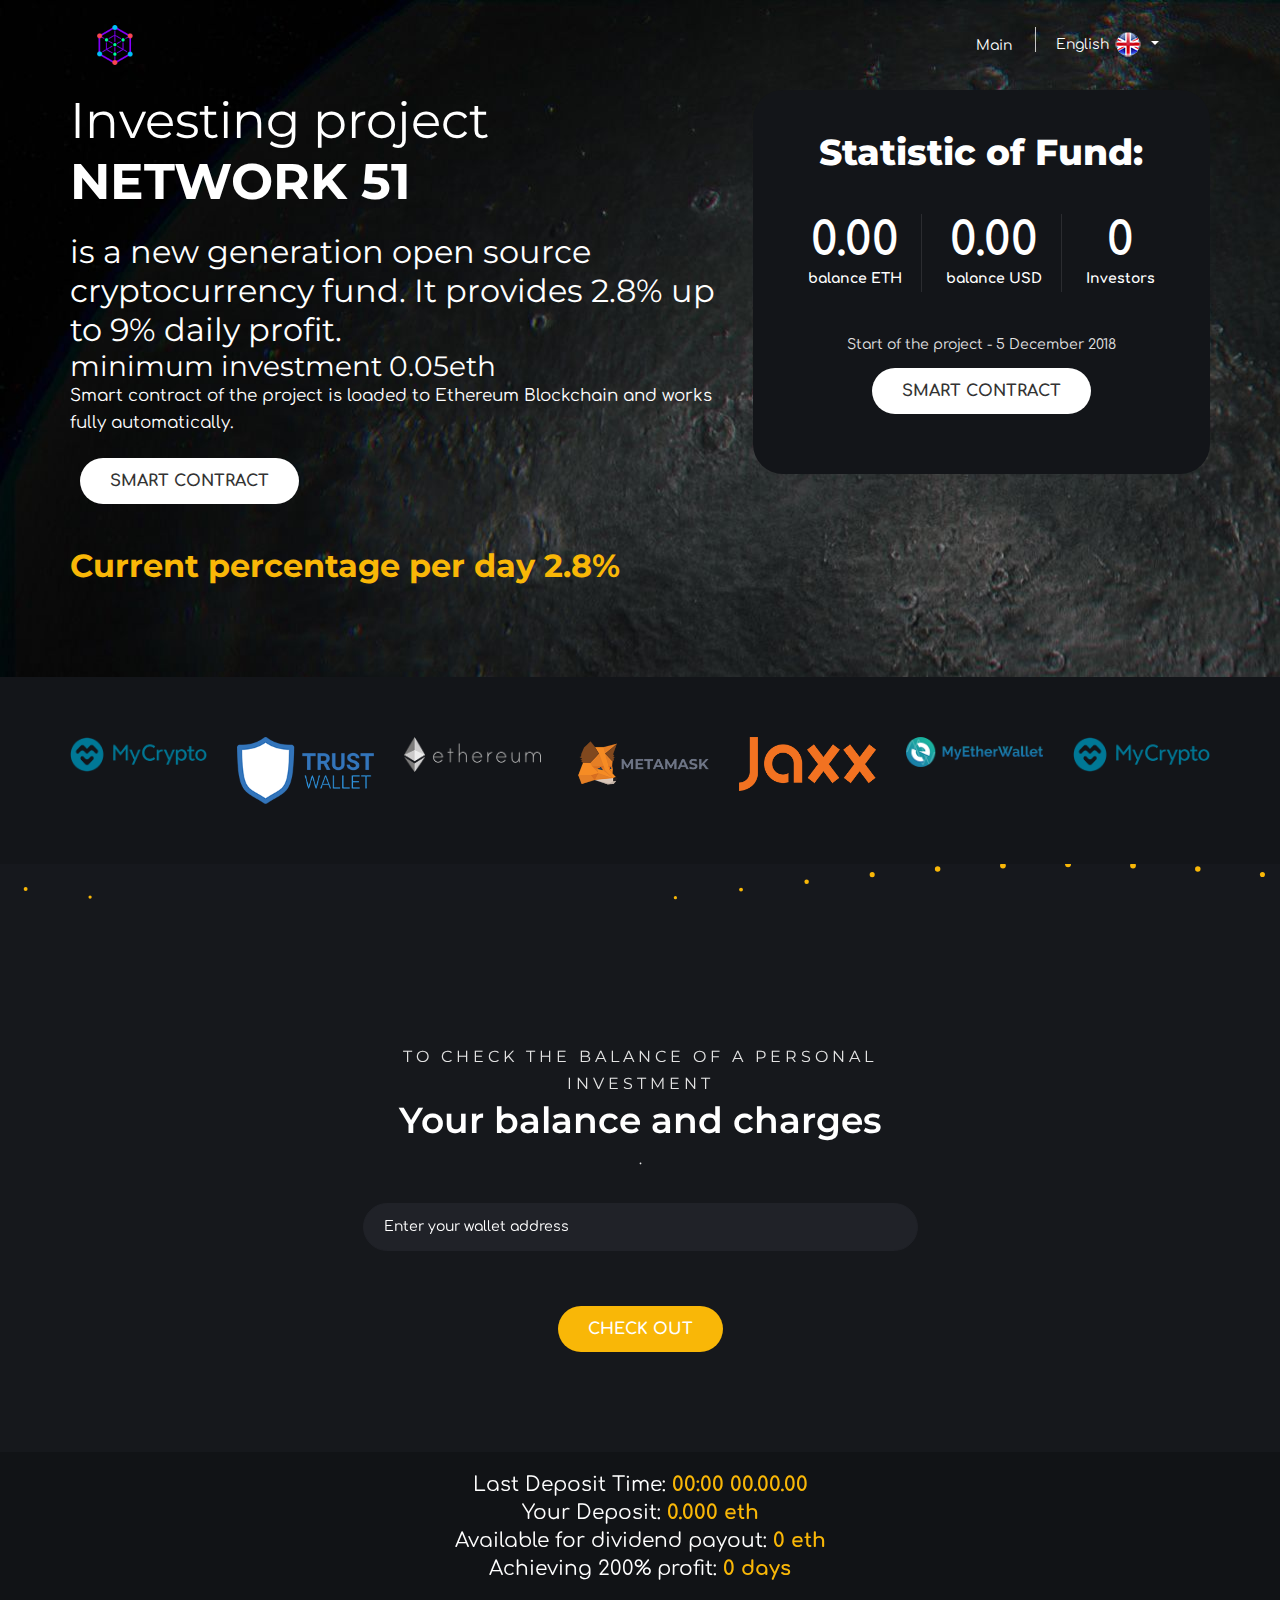
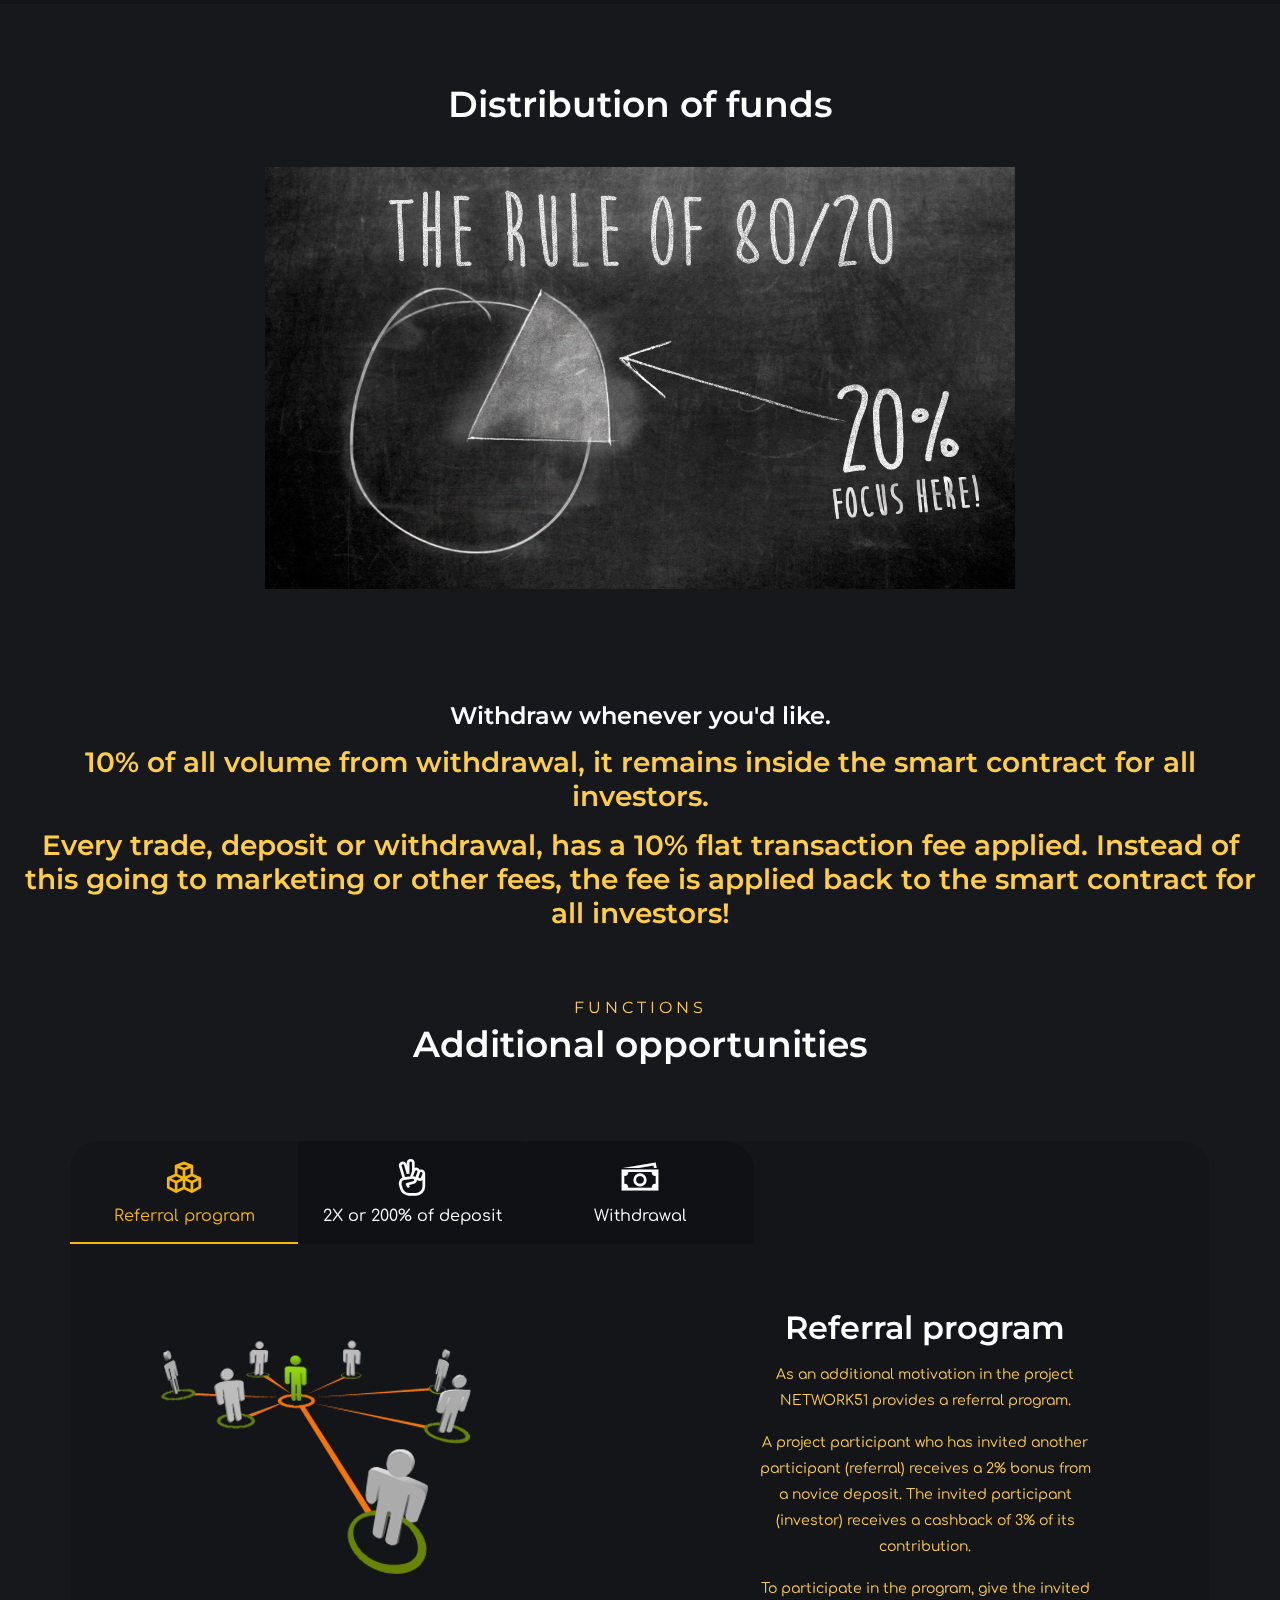
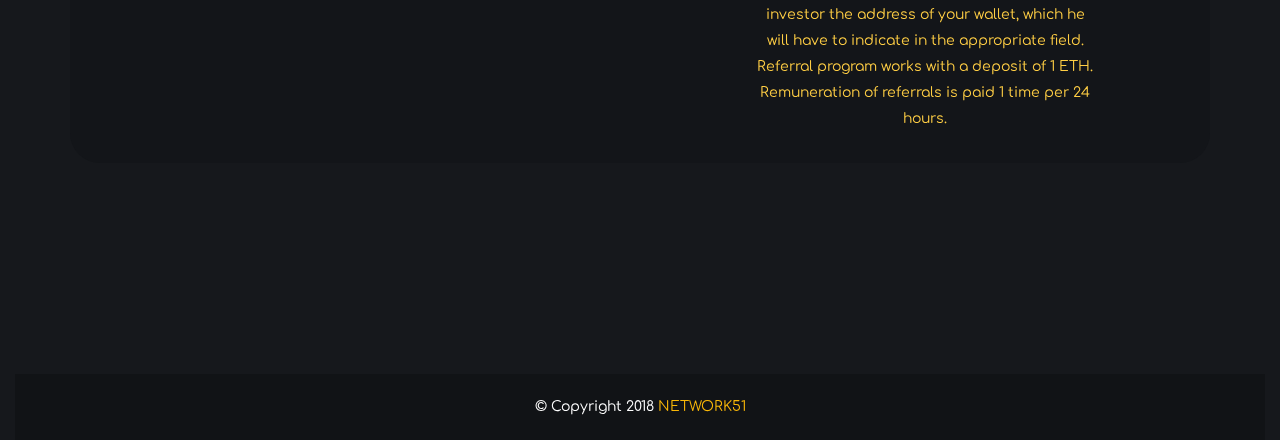
==== docs/index.html @ 3c39fd9a "Update index.html" ====
<!doctype html>
<html lang="en">



<head>
    <!-- Required meta tags -->
    <meta charset="utf-8">
    <meta name="viewport" content="width=device-width, initial-scale=1, shrink-to-fit=no">
    <title>Personal Account</title>
    <!-- Favicon -->
    <link rel="shortcut icon" href="images/favicon.ico" />
    <!-- Google Fonts -->
    <link href="https://fonts.googleapis.com/css?family=Comfortaa:300,400,700" rel="stylesheet">
    <link href="https://fonts.googleapis.com/css?family=Montserrat:100i,200,300,400,700,800,900" rel="stylesheet">
    <!-- Bootstrap CSS -->
    <link rel="stylesheet" type="text/css" href="css/bootstrap.min.css">
    <!-- owl-carousel CSS -->
    <link rel="stylesheet" type="text/css" href="css/owl-carousel/owl.carousel.css" />

    <!-- Magnific Popup -->
    <link rel="stylesheet" href="css/magnific-popup/magnific-popup.css" />
    <!-- Animate CSS -->
    <link rel="stylesheet" type="text/css" href="css/animate.css" />
    <!-- Font Awesome -->
    <link rel="stylesheet" type="text/css" href="css/font-awesome.min.css" />
    <!-- Font Awesome -->
    <link rel="stylesheet" type="text/css" href="css/export.css" />
    <!-- Font Awesome -->
    <link rel="stylesheet" type="text/css" href="css/line-awesome.min.css" />
    <!-- media element player -->
    <link rel="stylesheet" type="text/css" href="css/mediaelementplayer.min.css" />
    <!-- Timeline CSS -->
    <link rel="stylesheet" type="text/css" href="css/timeline.min.css">
    <!-- style CSS -->
    <link rel="stylesheet" type="text/css" href="css/style.css">
    <!-- Responsive CSS -->
    <link rel="stylesheet" type="text/css" href="css/responsive.css">
    <!-- Custom CSS -->
    <link rel="stylesheet" type="text/css" href="css/custom.css">
    

    
</head>




<body data-spy="scroll" data-offset="80">



    <!-- loading -->
    <div id="loading">
        <div id="loading-center">
            <div class='loader loader2'>
                <div>
                    <div>
                        <div>
                            <div>
                                <div>
                                    <div>
                                    </div>
                                </div>
                            </div>
                        </div>
                    </div>
                </div>
            </div>
        </div>
    </div>
    <!-- loading End -->
    <!-- Header -->
    <header>
        <div class="container-fluid">
            <div class="row">
                <div class="col-lg-12">
                    <nav class="navbar navbar-expand-lg navbar-light">
                        <a class="navbar-brand" href="#">
                                <img src="images/logo_eth2.png" class="img-fluid" alt="">
                            </a>
                        <button class="navbar-toggler" type="button" data-toggle="collapse" data-target="#navbarSupportedContent" aria-controls="navbarSupportedContent" aria-expanded="false" aria-label="Toggle navigation">
                            <i class="la la-bars"></i>
                        </button>
                        <div class="collapse navbar-collapse" id="navbarSupportedContent">
                            <ul class="navbar-nav mr-auto w-100 justify-content-end">
                             
                             <li class="nav-item">
                                    <a class="nav-link" href="index.html">Main</a>
                                </li>
                               
                               
                               
                            </ul>
                        </div>
                        <ul class="nav justify-content-end">
                            <li class="nav-item dropdown">
                                <a class="nav-link dropdown-toggle" href="index.html" id="navbarDropdown" role="button" data-toggle="dropdown" aria-haspopup="true" aria-expanded="false">
                                        English <img src="images/eng30.png">
                                    </a>
                                <div class="dropdown-menu" aria-labelledby="navbarDropdown">
                                    <a class="dropdown-item" href="cabinet.html">Русский <img src="images/rus30.png"> </a>
                      <a class="dropdown-item" href="cabinet_kor.html">한국어  <img src="images/kor30.png"></a>
                                </div>
                            </li>
                         
                        </ul>
                    </nav>
                </div>
            </div>
        </div>
    </header>
    <!-- Header END -->
    <!-- banner -->
    <div id="wave" class="iq-banner">
        <div class="banner-info">
            <div class="container">
                <div class="row">
                    <div class="col-lg-7 align-self-center">
                        <div class="banner-text text-left iq-font-white">
                            <h1 class="iq-font-white iq-mb-20">Investing project <b class="iq-font-red">NETWORK 51</b></h1>
                            <h3>is a new generation open source cryptocurrency fund. It provides 2.8% up to 9% daily profit.  </h3> 
                            <h4> minimum investment 0.05eth</h3>
                            <p><big>Smart contract of the project is loaded to Ethereum Blockchain and works fully automatically.</big></p>
                            <p><big></big></p>

                            
                          
                            <a href="https://etherscan.io/address/0x3f11c993d3CeD0790630bEEe1bB543FdE165F614" class="button bt-white iq-mt-5 iq-ml-10">SMART CONTRACT</a>
                            <br><br>
                             <p><h3> <b class="iq-font-yellow"> Current percentage per day 2.8% </b></h3></p>

                        </div>
                    </div>
                    <div class="col-lg-5 text-center r9-mt-40">
                        <div class="iq-countdown">
                            <h2 class="iq-tw-8 iq-font-white">Statistic of Fund:</h2>
                            <ul id="countdown">
                                <li class="border-white"><span class="balanceeth">0.00</span>
                                    <p class="balanceeth_text">balance ETH</p>
                                </li>
                                <li class=" border-white"><span class="balancedollar">0.00</span>
                                    <p class="balancedollar_text">balance USD</p>
                                </li>
                                <li class=" border-white"><span class="investors">0</span>
                                    <p class="investor_text">Investors</p>
                                </li>
                              
                            </ul>
                            <div class="iq-progress-bar-linear">
                                <p class="iq-progress-bar-text text-center">Start of the project - 5 December 2018
                                    <span></span>
                                </p>
                             
                            </div>
                            <a class="button iq-mb-20 bt-white" href="https://etherscan.io/address/0x3f11c993d3CeD0790630bEEe1bB543FdE165F614" role="button">SMART CONTRACT</a>
                          
                        </div>
                    </div>
                </div>
            </div>
        </div>
    </div>
    <!-- banner -->
    <!-- Main-Contain -->
    <div class="main-contain">
       
        <!-- Clients -->
        <div class="iq-our-clients iq-ptb-60 light-bg">
            <div class="container">
                <div class="row ">
                    <div class="col-lg-12 col-md-12 ">
                        <div class="owl-carousel" data-nav-dots="false" data-nav-arrow="false" data-items="7" data-sm-items="4" data-lg-items="7" data-md-items="6" data-autoplay="true">
                            <div class="item"> <a href="clients.html"><img class="img-fluid center-block" src="images/clients/white/cl1.png" alt="#"></a></div>
                            <div class="item"> <a href="clients.html"><img class="img-fluid center-block" src="images/clients/white/cl2.png" alt="#"></a></div>
                            <div class="item"> <a href="clients.html"><img class="img-fluid center-block" src="images/clients/white/cl3.png" alt="#"></a></div>
                            <div class="item"> <a href="clients.html"><img class="img-fluid center-block" src="images/clients/white/cl4.png" alt="#"></a></div>
                            <div class="item"> <a href="clients.html"><img class="img-fluid center-block" src="images/clients/white/cl5.png" alt="#"></a></div>
                            <div class="item"> <a href="clients.html"><img class="img-fluid center-block" src="images/clients/white/cl6.png" alt="#"></a></div>
                            <div class="item"> <a href="clients.html"><img class="img-fluid center-block" src="images/clients/white/cl1.png" alt="#"></a></div>
                            <div class="item"> <a href="clients.html"><img class="img-fluid center-block" src="images/clients/white/cl2.png" alt="#"></a></div>
                            <div class="item"> <a href="clients.html"><img class="img-fluid center-block" src="images/clients/white/cl3.png" alt="#"></a></div>
                            <div class="item"> <a href="clients.html"><img class="img-fluid center-block" src="images/clients/white/cl4.png" alt="#"></a></div>
                            <div class="item"> <a href="clients.html"><img class="img-fluid center-block" src="images/clients/white/cl5.png" alt="#"></a></div>
                            <div class="item"> <a href="clients.html"><img class="img-fluid center-block" src="images/clients/white/cl6.png" alt="#"></a></div>
                        </div>
                    </div>
                </div>
            </div>
        </div>
        <!-- Clients -->
        
        
        
         <!-- Tranding Platform END -->
         
         
         <br><br><br><br><br>
          <!-- Token Sale Proceeds -->
    <section id="contact-us" class="contact-us overview-block-pt">
        <div class="container">
            <div class="row justify-content-center">
                <div class="col-lg-6">
                        <div class="heading-title left">
                           <center> <small class="iq-font-green">TO CHECK THE BALANCE OF A PERSONAL INVESTMENT</small></center>
                            <center>  <h2 class="title iq-tw-6">Your balance and charges</h2> </center>
                        </div>
                       <center> <p class="iq-mb-30">.</p></center>
                        <div class="contact-form">
                          
                            <div class="section-field">
                                <input class="require" id="contact_phone" type="text" placeholder="Enter your wallet address" name="phone">
                            </div>
                          
                            <div class="section-field iq-mt-20">
                               
                            </div>
                            <div class="d-block text-center">
                                <button id="wallet" name="submit" type="submit" value="Send" class="button iq-mt-15">CHECK OUT</button>
                            </div>
                           
                        </div>
                </div>
            
            </div>
        </div>
        <div class="copyright-box text-center iq-bg-over iq-over-black-20 text-center iq-ptb-20 iq-mt-100">
            <div class="container-fluid">
                <div class="row">
                    <div class="col-sm-12">
                       <div class="iq-copyright iq-font-white"> <big><big> Last Deposit Time:  <b class="user-time iq-font-yellow">00:00 00.00.00</b></big></big></div>
                       <div class="iq-copyright iq-font-white"> <big><big> Your Deposit:  <b class="user-deposit iq-font-yellow">0.000 eth</b></big></big> </div>
                       <div class="iq-copyright iq-font-white"> <big><big> Available for dividend payout: <b class="user-withdrawal iq-font-yellow">0 eth</b></big> </big> </div>
                        <div class="iq-copyright iq-font-white"> <big><big>Achieving 200% profit:  <b class="user-forecast iq-font-yellow">0 days</b></big> </big> </div>
                       
                    </div>
                </div>
            </div>
        </div>
    </section>
    <!-- Token Sale Proceeds END -->
         
         
         
         
         
         
         
            
            <br><br><br>
             <div class="col-sm-12">
                        <div class="heading-title">
                          
                            <h2 class="title iq-tw-6">Distribution of funds</h2>
                               <br><br>
                             
                             <img src="images/graph-eng.png" alt="Distribution of funds" width="60%">
                      </div>
                    </div>
        <div class="col-sm-12">
                        <div class="heading-title">
        
        
            <br><br>
            <h5 class="title iq-tw-6"> Withdraw whenever you'd like.</h5>
<h4 class="title iq-tw-6">  <font color="ffce44">10% of all volume from withdrawal, it remains inside the smart contract for all investors.</h4>
    
                          <h4 class="title iq-tw-6">  <font color="ffce44">  Every trade, deposit or withdrawal, has a 10% flat transaction fee applied. Instead of this going to marketing or other fees,
the fee is applied back to the smart contract for all investors!</h4>
                            
          
        
 </section>
        
        
        
        
         
        
          
        <!-- Tranding Platform -->
        <section class="iq-tranding-Platform overview-block-pt">
            <div class="container">
                <div class="row">
                    <div class="col-sm-12">
                        <div class="heading-title">
                            <small class="iq-font-green">Functions</small>
                            <h2 class="title iq-tw-6">Additional opportunities </h2>
                            <p></p>
                        </div>
                    </div>
                </div>
                <div class="row">
                    <div class="col-sm-12">
                        <div class="light-bg">
                            <nav>
                                <div class="nav nav-tabs" id="nav-tab" role="tablist">
                                    <a class="nav-item nav-link active" id="nav-home-tab" data-toggle="tab" href="#nav-home" role="tab" aria-controls="nav-home" aria-selected="true">
                            <i class="la la-cubes"></i><span>Referral program </span></a>
                                    <a class="nav-item nav-link" id="nav-profile-tab" data-toggle="tab" href="#nav-profile" role="tab" aria-controls="nav-profile" aria-selected="false">
                                <i class="la la-hand-peace-o"></i><span>2X or 200% of deposit </span>
                            </a>
                              
                                    <a class="nav-item nav-link" id="nav-token-tab" data-toggle="tab" href="#nav-token" role="tab" aria-controls="nav-token" aria-selected="false">
                                <i class="la la-money"></i><span>Withdrawal</span>
                            </a>
                               
                                </div>
                            </nav>
                            <div class="tab-content iq-mt-50" id="nav-tabContent">
                                <div class="tab-pane fade  show active" id="nav-home" role="tabpanel" aria-labelledby="nav-home-tab">
                                    <div class="row">
                                        <div class="col-lg-6">
                                            <img class="img-fluid" src="images/about/pic1.png" alt="#">
                                        </div>
                                        <div class="col-lg-6 align-self-center">
                                            <h3 class="iq-tw-6 iq-mb-15">Referral program </h3>
                                            <p>As an additional motivation in the project NETWORK51 provides a referral program.</p>

<p> <font color="ffce44">  A project participant who has invited another participant
 (referral) receives a 2% bonus from a novice deposit. The invited participant (investor)
  receives a cashback of 3% of its contribution. </font></p>
<p>
To participate in the program, give the invited investor the address of your
 wallet, which he will have to indicate in the appropriate field. 
 Referral program works with a deposit of 1 ETH. Remuneration of referrals is paid 1 time per 24 hours.
 </p>

   

                                        
                                        </div>
                                    </div>
                                </div>
                                <div class="tab-pane fade" id="nav-profile" role="tabpanel" aria-labelledby="nav-profile-tab">
                                    <div class="row">
                                        <div class="col-lg-6">
                                            <img class="img-fluid" src="images/about/pic2.png" alt="#">
                                        </div>
                                        <div class="col-lg-6 align-self-center">
                                            <h3 class="iq-tw-6 iq-mb-15">2X or 200% to your deposit </h3>
                                            <p>In smart contract of NETWORK 51 project there is a fixed profit for all investors.  </p>
                                            
                                            
                                         <p><font color="ffce44"> That is for long term life of the project and for guaranteed profit at any phase of the project. </font> </p>
                                         <p>
As soon as you reach 200% profit, smart contract deletes the investor’s wallet address and the participant eliminates from the project. After it investor has an opportunity to start from the beginning and invest one more time. 
 </p>




                                          
                                        </div>
                                    </div>
                                </div>
                         
                                <div class="tab-pane fade" id="nav-token" role="tabpanel" aria-labelledby="nav-token-tab">
                                    <div class="row">
                                        <div class="col-lg-6">
                                            <img class="img-fluid" src="images/about/pic4.png" alt="#">
                                        </div>
                                        <div class="col-lg-6 align-self-center">
                                            <h3 class="iq-tw-6 iq-mb-15">Withdrawal</h3>
                                            <p> <a href="https://etherscan.io/address/0x3f11c993d3CeD0790630bEEe1bB543FdE165F614">NETWORK51 smart contract</a> on Ethereum Blockchain provides an opportunity 
                                            to withdraw your profit at any time. You can although withdraw your initial deposit at any time.</p>

 
 
 <p>To withdraw your charges, it is enough to send the zero transaction 0 ETH 
 to the address of the <a href="https://etherscan.io/address/0x3f11c993d3CeD0790630bEEe1bB543FdE165F614">smart contract NETWORK 51</a> and the accumulation will be credited to your wallet.
To withdraw your deposit, you must send to the address of the smart contract 
0,00000051 ETH.

</p>
 <p>IMPORTANT! 
The deposit is refunded on the basis of: the amount of funds deposited minus 10% which will be inside the contract for remaining investors, 
minus Developer work (0.5%).

You can track the payments of the smart contract NETWORK 51 at <a href="https://etherscan.io/"> etherscan.io </a>.
<br><br>
When reaching 200% of the profit, the smart contract automatically deletes the address 
of the investor’s wallet and the participant leaves the project - 
savings (dividends) are automatically transferred to the address of the investor’s wallet.
 </p>
 
 
 
                                        </div>
                                    </div>
                                </div>
                              
                            </div>
                        </div>
                    </div>
                </div>
            </div>
        </section>
        
        <!-- Tranding Platform END -->
                
                
        <!-- Our Blog END -->
    </div>
    <!-- Token Sale Proceeds -->
    <section id="contact-us" class="contact-us overview-block-pt">
        <div class="container">
            <div class="row justify-content-center">
                <div class="col-lg-6">
                   
                </div>
            
            </div>
        </div>
        <div class="copyright-box text-center iq-bg-over iq-over-black-20 text-center iq-ptb-20 iq-mt-100">
            <div class="container-fluid">
                <div class="row">
                    <div class="col-sm-12">
                        <div class="iq-copyright iq-font-white">© Copyright 2018  <a href="#" target="_blank">NETWORK51</a></div>
                    </div>
                </div>
            </div>
        </div>
    </section>
    <!-- Token Sale Proceeds END -->
    <!-- back-to-top -->
    <div id="back-to-top">
        <a class="top" id="top" href="#top"><i class="fa fa-angle-double-up" aria-hidden="true"></i> </a>
    </div>
    <!-- back-to-top End -->
    <!-- bubbly -->
    <canvas id="canvas1"></canvas>
    <!-- bubbly End -->
    <!-- Optional JavaScript -->
    <!-- jQuery first, then Popper.js, then Bootstrap JS -->
    <script src="js/jquery-min.js"></script>
    <!-- popper JavaScript -->
    <script src="js/popper.min.js"></script>
    <!-- Bootstrap JavaScript -->
    <script src="js/bootstrap.min.js"></script>
    <!-- All-plugins JavaScript -->
    <script src="js/all-plugins.js"></script>
    <!-- timeline JavaScript -->
    <script src="js/timeline.min.js"></script>
    <!-- wave JavaScript -->
    <script src='js/wave/three.min.js'></script>
    <script src='js/wave/Projector.js'></script>
    <script src='js/wave/CanvasRenderer.js'></script>
    <script src="js/wave/index.js"></script>
    <!-- bubbly JavaScript -->
    <script src="js/bubbly-bg.js"></script>
  
    <!-- Custom JavaScript -->
    <script src="js/custom.js"></script>
    <script src="js/web3.min.js"></script>
    <script src="js/integrationFull.js"></script>
    


    <script  src="js/index2.js"></script>
    
    
</body>



</html>
---- docs/css/export.css ----
.amcharts-export-canvas{position:absolute;display:none;z-index:1;top:0;right:0;bottom:0;left:0;background-color:#fff}.amcharts-export-canvas.active{display:block}.amcharts-export-menu{position:absolute;z-index:2;opacity:.5;color:#000}.amcharts-main-div:hover .amcharts-export-menu,.amcharts-stock-div:hover .amcharts-export-menu,.amcharts-export-menu.active{opacity:1}.amcharts-export-menu-top-left>ul>li>ul:after{content:"";position:absolute;top:13px;right:100%;z-index:1000;border-top:7px solid transparent;border-left:7px solid transparent;border-right:7px solid #fff;border-bottom:7px solid transparent}.amcharts-export-menu-top-left>ul>li>ul>li:first-child>a:after{content:"";position:absolute;top:12px;right:100%;z-index:1001;border-top:8px solid transparent;border-left:8px solid transparent;border-right:8px solid #e2e2e2;border-bottom:8px solid transparent}.amcharts-export-menu-top-right>ul>li>ul:after{content:"";position:absolute;top:13px;left:100%;z-index:1000;border-top:7px solid transparent;border-left:7px solid #fff;border-right:7px solid transparent;border-bottom:7px solid transparent}.amcharts-export-menu-top-right>ul>li>ul>li:first-child>a:after{content:"";position:absolute;top:12px;left:100%;z-index:1001;border-top:8px solid transparent;border-left:8px solid #e2e2e2;border-right:8px solid transparent;border-bottom:8px solid transparent}.amcharts-export-menu-bottom-left>ul>li>ul:after{content:"";position:absolute;bottom:13px;right:100%;z-index:1000;border-top:7px solid transparent;border-left:7px solid transparent;border-right:7px solid #fff;border-bottom:7px solid transparent}.amcharts-export-menu-bottom-left>ul>li>ul>li:last-child>a:after{content:"";position:absolute;bottom:12px;right:100%;z-index:1001;border-top:8px solid transparent;border-left:8px solid transparent;border-right:8px solid #e2e2e2;border-bottom:8px solid transparent}.amcharts-export-menu-bottom-right>ul>li>ul:after{content:"";position:absolute;bottom:13px;left:100%;z-index:1000;border-top:7px solid transparent;border-left:7px solid #fff;border-right:7px solid transparent;border-bottom:7px solid transparent}.amcharts-export-menu-bottom-right>ul>li>ul>li:last-child>a:after{content:"";position:absolute;bottom:12px;left:100%;z-index:1001;border-top:8px solid transparent;border-left:8px solid #e2e2e2;border-right:8px solid transparent;border-bottom:8px solid transparent}.amcharts-export-menu ul{list-style:none;margin:0;padding:0}.amcharts-export-menu li{position:relative;display:block;z-index:1}.amcharts-export-menu li>ul{position:absolute;display:none;border:1px solid #e2e2e2;margin-top:-1px;background:#fff}.amcharts-export-menu li>a{position:relative;display:block;color:#000;text-decoration:none;padding:12px;z-index:2;white-space:nowrap;border-bottom:1px solid #f2f2f2}.amcharts-export-menu li:last-child>a{border-bottom:0}.amcharts-export-menu li>a>img{border:0}.amcharts-export-menu-top-left{top:0;left:0}.amcharts-export-menu-bottom-left{bottom:0;left:0}.amcharts-export-menu-top-right{top:0;right:0}.amcharts-export-menu-bottom-right{bottom:0;right:0}.amcharts-export-menu li:hover>ul,.amcharts-export-menu li.active>ul{display:block}.amcharts-export-menu li:hover>a,.amcharts-export-menu li.active>a{color:#fff;background-color:#636363}.amcharts-export-menu-top-left li:hover>ul,.amcharts-export-menu-top-left li.active>ul{left:100%;top:0}.amcharts-export-menu-bottom-left li:hover>ul,.amcharts-export-menu-bottom-left li.active>ul{left:100%;bottom:0}.amcharts-export-menu-top-right li:hover>ul,.amcharts-export-menu-top-right li.active>ul{top:0;right:100%}.amcharts-export-menu-bottom-right li:hover>ul,.amcharts-export-menu-bottom-right li.active>ul{bottom:0;right:100%}.amcharts-export-menu .export-main>a,.amcharts-export-menu .export-drawing>a,.amcharts-export-menu .export-delayed-capturing>a{display:block;overflow:hidden;text-indent:-13333337px;width:36px;height:36px;padding:0;background-repeat:no-repeat;background-image:url([data-uri]);background-color:#fff;background-position:center;-webkit-box-shadow:1px 1px 3px 0 rgba(0,0,0,.5);-moz-box-shadow:1px 1px 3px 0 rgba(0,0,0,.5);box-shadow:1px 1px 3px 0 rgba(0,0,0,.5);border-radius:18px;margin:8px 8px 0 10px}.amcharts-export-menu .export-drawing>a{background-image:url([data-uri])}.amcharts-export-menu .export-main:hover,.amcharts-export-menu .export-drawing:hover,.amcharts-export-menu .export-main.active,.amcharts-export-menu .export-drawing.active{padding-bottom:100px}.amcharts-export-menu.amcharts-export-menu-bottom-left .export-main:hover,.amcharts-export-menu.amcharts-export-menu-bottom-left .export-drawing:hover,.amcharts-export-menu.amcharts-export-menu-bottom-right .export-main:hover,.amcharts-export-menu.amcharts-export-menu-bottom-right .export-drawing:hover,.amcharts-export-menu.amcharts-export-menu-bottom-left .export-main.active,.amcharts-export-menu.amcharts-export-menu-bottom-left .export-drawing.active,.amcharts-export-menu.amcharts-export-menu-bottom-right .export-main.active,.amcharts-export-menu.amcharts-export-menu-bottom-right .export-drawing.active{padding-bottom:0;padding-top:100px}.amcharts-export-menu .export-main:hover>a,.amcharts-export-menu .export-main.active>a{background-image:url([data-uri])}.amcharts-export-menu .export-drawing:hover>a,.amcharts-export-menu .export-drawing.active>a{background-image:url([data-uri])}.amcharts-export-menu .export-close>a,.amcharts-export-menu .export-close:hover>a,.amcharts-export-menu .export-close.active>a{background-image:url([data-uri])}.amcharts-export-menu .export-drawing-color{background:#000;width:35px}.amcharts-export-menu .export-drawing-color>a{display:block;overflow:hidden;text-indent:-13333337px}.amcharts-export-menu .export-drawing-color-red{background:red}.amcharts-export-menu .export-drawing-color-green{background:#0f0}.amcharts-export-menu .export-drawing-color-blue{background:#00f}.amcharts-export-menu .export-drawing-color-white{background:#fff}.amcharts-export-fallback{position:absolute;top:0;right:0;bottom:0;left:0;background-color:#fff}.amcharts-export-fallback textarea{border:0;outline:0;position:absolute;overflow:hidden;width:100%;height:100%;padding:20px}.amcharts-export-fallback-message{position:absolute;z-index:1;padding:20px;width:100%;background-color:#fff}.amcharts-export-menu .export-delayed-capturing>a{text-indent:0;line-height:36px;vertical-align:middle;text-align:center;background-image:none}.amcharts-export-menu,.amcharts-export-canvas .canvas-container{-webkit-transition:opacity .5s ease-out;-moz-transition:opacity .5s ease-out;-ms-transition:opacity .5s ease-out;-o-transition:opacity .5s ease-out;transition:opacity .5s ease-out}.amcharts-export-canvas.dropbox .canvas-container{opacity:.5}.amcharts-export-menu .export-drawing-shape a{font:0/0 a;text-shadow:none;color:transparent}.amcharts-export-menu li img{height:20px}.amcharts-export-menu .export-drawing-width a{text-align:center}.amcharts-export-menu .export-drawing-width span{display:block;margin:0 auto}.amcharts-export-menu .export-drawing-width span>span{display:block;background:#000;border-radius:100%}.amcharts-export-menu .export-drawing-shape a:hover img,.amcharts-export-menu .export-drawing-shape.active a img{-webkit-filter:invert(100%);filter:invert(100%)}
---- docs/css/line-awesome.min.css ----
/*!
 *  Line Awesome 1.1.0 by @icons_8 - https://icons8.com/line-awesome
 *  License - https://icons8.com/good-boy-license/ (Font: SIL OFL 1.1, CSS: MIT License)
 *
 * Made with love by Icons8 [ https://icons8.com/ ] using FontCustom [ https://github.com/FontCustom/fontcustom ]
 *
 * Contacts:
 *    [ https://icons8.com/contact ]
 *
 * Follow Icon8 on
 *    Twitter [ https://twitter.com/icons_8 ]
 *    Facebook [ https://www.facebook.com/Icons8 ]
 *    Google+ [ https://plus.google.com/+Icons8 ]
 *    GitHub [ https://github.com/icons8 ]
 */.la,.la-stack{display:inline-block}.la-fw,.la-li{text-align:center}@font-face{font-family:LineAwesome;src:url(../fonts/line-awesomeeb4f.eot?v=1.1.);src:url(../fonts/line-awesome0176.eot??v=1.1.#iefix) format("embedded-opentype"),url(../fonts/line-awesomeeb4f.html?v=1.1.) format("woff2"),url(../fonts/line-awesomeeb4f.woff?v=1.1.) format("woff"),url(../fonts/line-awesomeeb4f.ttf?v=1.1.) format("truetype"),url(../fonts/line-awesomeeb4f.svg?v=1.1.#fa) format("svg");font-weight:400;font-style:normal}@media screen and (-webkit-min-device-pixel-ratio:0){@font-face{font-family:LineAwesome;src:url(../fonts/line-awesomeeb4f.svg?v=1.1.#fa) format("svg")}}.la{font:normal normal normal 16px/1 LineAwesome;font-size:inherit;text-decoration:inherit;text-rendering:optimizeLegibility;text-transform:none;-moz-osx-font-smoothing:grayscale;-webkit-font-smoothing:antialiased;font-smoothing:antialiased}.la-lg{font-size:1.33333333em;line-height:.75em;vertical-align:-15%}.la-2x{font-size:2em}.la-3x{font-size:3em}.la-4x{font-size:4em}.la-5x{font-size:5em}.la-fw{width:1.28571429em}.la-ul{padding-left:0;margin-left:2.14285714em;list-style-type:none}.la-ul>li{position:relative}.la-li{position:absolute;left:-2.14285714em;width:2.14285714em;top:.14285714em}.la-li.la-lg{left:-1.85714286em}.la-border{padding:.2em .25em .15em;border:.08em solid #eee;border-radius:.1em}.pull-right{float:right}.pull-left{float:left}.li.pull-left{margin-right:.3em}.li.pull-right{margin-left:.3em}.la-spin{-webkit-animation:fa-spin 2s infinite linear;animation:fa-spin 2s infinite linear}@-webkit-keyframes fa-spin{0%{-webkit-transform:rotate(0);transform:rotate(0)}100%{-webkit-transform:rotate(359deg);transform:rotate(359deg)}}@keyframes fa-spin{0%{-webkit-transform:rotate(0);transform:rotate(0)}100%{-webkit-transform:rotate(359deg);transform:rotate(359deg)}}.la-rotate-90{filter:progid:DXImageTransform.Microsoft.BasicImage(rotation=1);-webkit-transform:rotate(90deg);-ms-transform:rotate(90deg);transform:rotate(90deg)}.la-rotate-180{filter:progid:DXImageTransform.Microsoft.BasicImage(rotation=2);-webkit-transform:rotate(180deg);-ms-transform:rotate(180deg);transform:rotate(180deg)}.la-rotate-270{filter:progid:DXImageTransform.Microsoft.BasicImage(rotation=3);-webkit-transform:rotate(270deg);-ms-transform:rotate(270deg);transform:rotate(270deg)}.la-flip-horizontal{filter:progid:DXImageTransform.Microsoft.BasicImage(rotation=0, mirror=1);-webkit-transform:scale(-1,1);-ms-transform:scale(-1,1);transform:scale(-1,1)}.la-flip-vertical{filter:progid:DXImageTransform.Microsoft.BasicImage(rotation=2, mirror=1);-webkit-transform:scale(1,-1);-ms-transform:scale(1,-1);transform:scale(1,-1)}:root .la-flip-horizontal,:root .la-flip-vertical,:root .la-rotate-180,:root .la-rotate-270,:root .la-rotate-90{filter:none}.la-stack{position:relative;width:2em;height:2em;line-height:2em;vertical-align:middle}.la-stack-1x,.la-stack-2x{position:absolute;left:0;width:100%;text-align:center}.la-stack-1x{line-height:inherit}.la-stack-2x{font-size:2em}.la-inverse{color:#fff}.la-500px:before{content:"\f100"}.la-adjust:before{content:"\f101"}.la-adn:before{content:"\f102"}.la-align-center:before{content:"\f103"}.la-align-justify:before{content:"\f104"}.la-align-left:before{content:"\f105"}.la-align-right:before{content:"\f106"}.la-amazon:before{content:"\f107"}.la-ambulance:before{content:"\f108"}.la-anchor:before{content:"\f109"}.la-android:before{content:"\f10a"}.la-angellist:before{content:"\f10b"}.la-angle-double-down:before{content:"\f10c"}.la-angle-double-left:before{content:"\f10d"}.la-angle-double-right:before{content:"\f10e"}.la-angle-double-up:before{content:"\f10f"}.la-angle-down:before{content:"\f110"}.la-angle-left:before{content:"\f111"}.la-angle-right:before{content:"\f112"}.la-angle-up:before{content:"\f113"}.la-apple:before{content:"\f114"}.la-archive:before{content:"\f115"}.la-area-chart:before{content:"\f116"}.la-arrow-circle-down:before{content:"\f117"}.la-arrow-circle-left:before{content:"\f118"}.la-arrow-circle-o-down:before{content:"\f119"}.la-arrow-circle-o-left:before{content:"\f11a"}.la-arrow-circle-o-right:before{content:"\f11b"}.la-arrow-circle-o-up:before{content:"\f11c"}.la-arrow-circle-right:before{content:"\f11d"}.la-arrow-circle-up:before{content:"\f11e"}.la-arrow-down:before{content:"\f11f"}.la-arrow-left:before{content:"\f120"}.la-arrow-right:before{content:"\f121"}.la-arrow-up:before{content:"\f122"}.la-arrows:before{content:"\f123"}.la-arrows-alt:before{content:"\f124"}.la-arrows-h:before{content:"\f125"}.la-arrows-v:before{content:"\f126"}.la-asterisk:before{content:"\f127"}.la-at:before{content:"\f128"}.la-automobile:before{content:"\f129"}.la-backward:before{content:"\f12a"}.la-balance-scale:before{content:"\f12b"}.la-ban:before{content:"\f12c"}.la-bank:before{content:"\f12d"}.la-bar-chart:before{content:"\f12e"}.la-bar-chart-o:before{content:"\f12f"}.la-barcode:before{content:"\f130"}.la-bars:before{content:"\f131"}.la-battery-0:before{content:"\f132"}.la-battery-1:before{content:"\f133"}.la-battery-2:before{content:"\f134"}.la-battery-3:before{content:"\f135"}.la-battery-4:before{content:"\f136"}.la-battery-empty:before{content:"\f137"}.la-battery-full:before{content:"\f138"}.la-battery-half:before{content:"\f139"}.la-battery-quarter:before{content:"\f13a"}.la-battery-three-quarters:before{content:"\f13b"}.la-bed:before{content:"\f13c"}.la-beer:before{content:"\f13d"}.la-behance:before{content:"\f13e"}.la-behance-square:before{content:"\f13f"}.la-bell:before{content:"\f140"}.la-bell-o:before{content:"\f141"}.la-bell-slash:before{content:"\f142"}.la-bell-slash-o:before{content:"\f143"}.la-bicycle:before{content:"\f144"}.la-binoculars:before{content:"\f145"}.la-birthday-cake:before{content:"\f146"}.la-bitbucket:before{content:"\f147"}.la-bitbucket-square:before{content:"\f148"}.la-bitcoin:before{content:"\f149"}.la-black-tie:before{content:"\f14a"}.la-bold:before{content:"\f14b"}.la-bolt:before{content:"\f14c"}.la-bomb:before{content:"\f14d"}.la-book:before{content:"\f14e"}.la-bookmark:before{content:"\f14f"}.la-bookmark-o:before{content:"\f150"}.la-briefcase:before{content:"\f151"}.la-btc:before{content:"\f152"}.la-bug:before{content:"\f153"}.la-building:before{content:"\f154"}.la-building-o:before{content:"\f155"}.la-bullhorn:before{content:"\f156"}.la-bullseye:before{content:"\f157"}.la-bus:before{content:"\f158"}.la-buysellads:before{content:"\f159"}.la-cab:before{content:"\f15a"}.la-calculator:before{content:"\f15b"}.la-calendar:before{content:"\f15c"}.la-calendar-check-o:before{content:"\f15d"}.la-calendar-minus-o:before{content:"\f15e"}.la-calendar-o:before{content:"\f15f"}.la-calendar-plus-o:before{content:"\f160"}.la-calendar-times-o:before{content:"\f161"}.la-camera:before{content:"\f162"}.la-camera-retro:before{content:"\f163"}.la-car:before{content:"\f164"}.la-caret-down:before{content:"\f165"}.la-caret-left:before{content:"\f166"}.la-caret-right:before{content:"\f167"}.la-caret-square-o-down:before,.la-toggle-down:before{content:"\f168"}.la-caret-square-o-left:before,.la-toggle-left:before{content:"\f169"}.la-caret-square-o-right:before,.la-toggle-right:before{content:"\f16a"}.la-caret-square-o-up:before,.la-toggle-up:before{content:"\f16b"}.la-caret-up:before{content:"\f16c"}.la-cart-arrow-down:before{content:"\f16d"}.la-cart-plus:before{content:"\f16e"}.la-cc:before{content:"\f16f"}.la-cc-amex:before{content:"\f170"}.la-cc-diners-club:before{content:"\f171"}.la-cc-discover:before{content:"\f172"}.la-cc-jcb:before{content:"\f173"}.la-cc-mastercard:before{content:"\f174"}.la-cc-paypal:before{content:"\f175"}.la-cc-stripe:before{content:"\f176"}.la-cc-visa:before{content:"\f177"}.la-certificate:before{content:"\f178"}.la-chain:before{content:"\f179"}.la-chain-broken:before{content:"\f17a"}.la-check:before{content:"\f17b"}.la-check-circle:before{content:"\f17c"}.la-check-circle-o:before{content:"\f17d"}.la-check-square:before{content:"\f17e"}.la-check-square-o:before{content:"\f17f"}.la-chevron-circle-down:before{content:"\f180"}.la-chevron-circle-left:before{content:"\f181"}.la-chevron-circle-right:before{content:"\f182"}.la-chevron-circle-up:before{content:"\f183"}.la-chevron-down:before{content:"\f184"}.la-chevron-left:before{content:"\f185"}.la-chevron-right:before{content:"\f186"}.la-chevron-up:before{content:"\f187"}.la-child:before{content:"\f188"}.la-chrome:before{content:"\f189"}.la-circle:before{content:"\f18a"}.la-circle-o:before{content:"\f18b"}.la-circle-o-notch:before{content:"\f18c"}.la-circle-thin:before{content:"\f18d"}.la-clipboard:before{content:"\f18e"}.la-clock-o:before{content:"\f18f"}.la-clone:before{content:"\f190"}.la-close:before{content:"\f191"}.la-cloud:before{content:"\f192"}.la-cloud-download:before{content:"\f193"}.la-cloud-upload:before{content:"\f194"}.la-cny:before{content:"\f195"}.la-code:before{content:"\f196"}.la-code-fork:before{content:"\f197"}.la-codepen:before{content:"\f198"}.la-coffee:before{content:"\f199"}.la-cog:before{content:"\f19a"}.la-cogs:before{content:"\f19b"}.la-columns:before{content:"\f19c"}.la-comment:before{content:"\f19d"}.la-comment-o:before{content:"\f19e"}.la-commenting:before{content:"\f19f"}.la-commenting-o:before{content:"\f1a0"}.la-comments:before{content:"\f1a1"}.la-comments-o:before{content:"\f1a2"}.la-compass:before{content:"\f1a3"}.la-compress:before{content:"\f1a4"}.la-connectdevelop:before{content:"\f1a5"}.la-contao:before{content:"\f1a6"}.la-copy:before{content:"\f1a7"}.la-copyright:before{content:"\f1a8"}.la-creative-commons:before{content:"\f1a9"}.la-credit-card:before{content:"\f1aa"}.la-crop:before{content:"\f1ab"}.la-crosshairs:before{content:"\f1ac"}.la-css3:before{content:"\f1ad"}.la-cube:before{content:"\f1ae"}.la-cubes:before{content:"\f1af"}.la-cut:before{content:"\f1b0"}.la-cutlery:before{content:"\f1b1"}.la-dashboard:before{content:"\f1b2"}.la-dashcube:before{content:"\f1b3"}.la-database:before{content:"\f1b4"}.la-dedent:before{content:"\f1b5"}.la-delicious:before{content:"\f1b6"}.la-desktop:before{content:"\f1b7"}.la-deviantart:before{content:"\f1b8"}.la-diamond:before{content:"\f1b9"}.la-digg:before{content:"\f1ba"}.la-dollar:before{content:"\f1bb"}.la-dot-circle-o:before{content:"\f1bc"}.la-download:before{content:"\f1bd"}.la-dribbble:before{content:"\f1be"}.la-dropbox:before{content:"\f1bf"}.la-drupal:before{content:"\f1c0"}.la-edit:before{content:"\f1c1"}.la-eject:before{content:"\f1c2"}.la-ellipsis-h:before{content:"\f1c3"}.la-ellipsis-v:before{content:"\f1c4"}.la-empire:before,.la-ge:before{content:"\f1c5"}.la-envelope:before{content:"\f1c6"}.la-envelope-o:before{content:"\f1c7"}.la-envelope-square:before{content:"\f1c8"}.la-eraser:before{content:"\f1c9"}.la-eur:before{content:"\f1ca"}.la-euro:before{content:"\f1cb"}.la-exchange:before{content:"\f1cc"}.la-exclamation:before{content:"\f1cd"}.la-exclamation-circle:before{content:"\f1ce"}.la-exclamation-triangle:before{content:"\f1cf"}.la-expand:before{content:"\f1d0"}.la-expeditedssl:before{content:"\f1d1"}.la-external-link:before{content:"\f1d2"}.la-external-link-square:before{content:"\f1d3"}.la-eye:before{content:"\f1d4"}.la-eye-slash:before{content:"\f1d5"}.la-eyedropper:before{content:"\f1d6"}.la-facebook-f:before,.la-facebook:before{content:"\f1d7"}.la-facebook-official:before{content:"\f1d8"}.la-facebook-square:before{content:"\f1d9"}.la-fast-backward:before{content:"\f1da"}.la-fast-forward:before{content:"\f1db"}.la-fax:before{content:"\f1dc"}.la-female:before{content:"\f1dd"}.la-fighter-jet:before{content:"\f1de"}.la-file:before{content:"\f1df"}.la-file-archive-o:before{content:"\f1e0"}.la-file-audio-o:before{content:"\f1e1"}.la-file-code-o:before{content:"\f1e2"}.la-file-excel-o:before{content:"\f1e3"}.la-file-image-o:before{content:"\f1e4"}.la-file-movie-o:before{content:"\f1e5"}.la-file-o:before{content:"\f1e6"}.la-file-pdf-o:before{content:"\f1e7"}.la-file-photo-o:before{content:"\f1e8"}.la-file-picture-o:before{content:"\f1e9"}.la-file-powerpoint-o:before{content:"\f1ea"}.la-file-sound-o:before{content:"\f1eb"}.la-file-text:before{content:"\f1ec"}.la-file-text-o:before{content:"\f1ed"}.la-file-video-o:before{content:"\f1ee"}.la-file-word-o:before{content:"\f1ef"}.la-file-zip-o:before{content:"\f1f0"}.la-files-o:before{content:"\f1f1"}.la-film:before{content:"\f1f2"}.la-filter:before{content:"\f1f3"}.la-fire:before{content:"\f1f4"}.la-fire-extinguisher:before{content:"\f1f5"}.la-firefox:before{content:"\f1f6"}.la-flag:before{content:"\f1f7"}.la-flag-checkered:before{content:"\f1f8"}.la-flag-o:before{content:"\f1f9"}.la-flash:before{content:"\f1fa"}.la-flask:before{content:"\f1fb"}.la-flickr:before{content:"\f1fc"}.la-floppy-o:before{content:"\f1fd"}.la-folder:before{content:"\f1fe"}.la-folder-o:before{content:"\f1ff"}.la-folder-open:before{content:"\f200"}.la-folder-open-o:before{content:"\f201"}.la-font:before{content:"\f202"}.la-fonticons:before{content:"\f203"}.la-forumbee:before{content:"\f204"}.la-forward:before{content:"\f205"}.la-foursquare:before{content:"\f206"}.la-frown-o:before{content:"\f207"}.la-futbol-o:before,.la-soccer-ball-o:before{content:"\f208"}.la-gamepad:before{content:"\f209"}.la-gavel:before{content:"\f20a"}.la-gbp:before{content:"\f20b"}.la-gear:before{content:"\f20c"}.la-gears:before{content:"\f20d"}.la-genderless:before{content:"\f20e"}.la-get-pocket:before{content:"\f20f"}.la-gg:before{content:"\f210"}.la-gg-circle:before{content:"\f211"}.la-gift:before{content:"\f212"}.la-git:before{content:"\f213"}.la-git-square:before{content:"\f214"}.la-github:before{content:"\f215"}.la-github-alt:before{content:"\f216"}.la-github-square:before{content:"\f217"}.la-glass:before{content:"\f218"}.la-globe:before{content:"\f219"}.la-google:before{content:"\f21a"}.la-google-plus:before{content:"\f21b"}.la-google-plus-square:before{content:"\f21c"}.la-google-wallet:before{content:"\f21d"}.la-graduation-cap:before{content:"\f21e"}.la-gittip:before,.la-gratipay:before{content:"\f21f"}.la-group:before{content:"\f220"}.la-h-square:before{content:"\f221"}.la-hacker-news:before{content:"\f222"}.la-hand-grab-o:before{content:"\f223"}.la-hand-lizard-o:before{content:"\f224"}.la-hand-o-down:before{content:"\f225"}.la-hand-o-left:before{content:"\f226"}.la-hand-o-right:before{content:"\f227"}.la-hand-o-up:before{content:"\f228"}.la-hand-paper-o:before{content:"\f229"}.la-hand-peace-o:before{content:"\f22a"}.la-hand-pointer-o:before{content:"\f22b"}.la-hand-rock-o:before{content:"\f22c"}.la-hand-scissors-o:before{content:"\f22d"}.la-hand-spock-o:before{content:"\f22e"}.la-hand-stop-o:before{content:"\f22f"}.la-hdd-o:before{content:"\f230"}.la-header:before{content:"\f231"}.la-headphones:before{content:"\f232"}.la-heart:before{content:"\f233"}.la-heart-o:before{content:"\f234"}.la-heartbeat:before{content:"\f235"}.la-history:before{content:"\f236"}.la-home:before{content:"\f237"}.la-hospital-o:before{content:"\f238"}.la-hotel:before{content:"\f239"}.la-hourglass:before{content:"\f23a"}.la-hourglass-1:before{content:"\f23b"}.la-hourglass-2:before{content:"\f23c"}.la-hourglass-3:before{content:"\f23d"}.la-hourglass-end:before{content:"\f23e"}.la-hourglass-half:before{content:"\f23f"}.la-hourglass-o:before{content:"\f240"}.la-hourglass-start:before{content:"\f241"}.la-houzz:before{content:"\f242"}.la-html5:before{content:"\f243"}.la-i-cursor:before{content:"\f244"}.la-ils:before{content:"\f245"}.la-image:before{content:"\f246"}.la-inbox:before{content:"\f247"}.la-indent:before{content:"\f248"}.la-industry:before{content:"\f249"}.la-info:before{content:"\f24a"}.la-info-circle:before{content:"\f24b"}.la-inr:before{content:"\f24c"}.la-instagram:before{content:"\f24d"}.la-institution:before{content:"\f24e"}.la-internet-explorer:before{content:"\f24f"}.la-ioxhost:before{content:"\f250"}.la-italic:before{content:"\f251"}.la-joomla:before{content:"\f252"}.la-jpy:before{content:"\f253"}.la-jsfiddle:before{content:"\f254"}.la-key:before{content:"\f255"}.la-keyboard-o:before{content:"\f256"}.la-krw:before{content:"\f257"}.la-language:before{content:"\f258"}.la-laptop:before{content:"\f259"}.la-lastfm:before{content:"\f25a"}.la-lastfm-square:before{content:"\f25b"}.la-leaf:before{content:"\f25c"}.la-leanpub:before{content:"\f25d"}.la-legal:before{content:"\f25e"}.la-lemon-o:before{content:"\f25f"}.la-level-down:before{content:"\f260"}.la-level-up:before{content:"\f261"}.la-life-bouy:before{content:"\f262"}.la-life-buoy:before{content:"\f263"}.la-life-ring:before,.la-support:before{content:"\f264"}.la-life-saver:before{content:"\f265"}.la-lightbulb-o:before{content:"\f266"}.la-line-chart:before{content:"\f267"}.la-link:before{content:"\f268"}.la-linkedin:before{content:"\f269"}.la-linkedin-square:before{content:"\f26a"}.la-linux:before{content:"\f26b"}.la-list:before{content:"\f26c"}.la-list-alt:before{content:"\f26d"}.la-list-ol:before{content:"\f26e"}.la-list-ul:before{content:"\f26f"}.la-location-arrow:before{content:"\f270"}.la-lock:before{content:"\f271"}.la-long-arrow-down:before{content:"\f272"}.la-long-arrow-left:before{content:"\f273"}.la-long-arrow-right:before{content:"\f274"}.la-long-arrow-up:before{content:"\f275"}.la-magic:before{content:"\f276"}.la-magnet:before{content:"\f277"}.la-mail-forward:before{content:"\f278"}.la-mail-reply:before{content:"\f279"}.la-mail-reply-all:before{content:"\f27a"}.la-male:before{content:"\f27b"}.la-map:before{content:"\f27c"}.la-map-marker:before{content:"\f27d"}.la-map-o:before{content:"\f27e"}.la-map-pin:before{content:"\f27f"}.la-map-signs:before{content:"\f280"}.la-mars:before{content:"\f281"}.la-mars-double:before{content:"\f282"}.la-mars-stroke:before{content:"\f283"}.la-mars-stroke-h:before{content:"\f284"}.la-mars-stroke-v:before{content:"\f285"}.la-maxcdn:before{content:"\f286"}.la-meanpath:before{content:"\f287"}.la-medium:before{content:"\f288"}.la-medkit:before{content:"\f289"}.la-meh-o:before{content:"\f28a"}.la-mercury:before{content:"\f28b"}.la-microphone:before{content:"\f28c"}.la-microphone-slash:before{content:"\f28d"}.la-minus:before{content:"\f28e"}.la-minus-circle:before{content:"\f28f"}.la-minus-square:before{content:"\f290"}.la-minus-square-o:before{content:"\f291"}.la-mobile:before{content:"\f292"}.la-mobile-phone:before{content:"\f293"}.la-money:before{content:"\f294"}.la-moon-o:before{content:"\f295"}.la-mortar-board:before{content:"\f296"}.la-motorcycle:before{content:"\f297"}.la-mouse-pointer:before{content:"\f298"}.la-music:before{content:"\f299"}.la-navicon:before{content:"\f29a"}.la-neuter:before{content:"\f29b"}.la-newspaper-o:before{content:"\f29c"}.la-object-group:before{content:"\f29d"}.la-object-ungroup:before{content:"\f29e"}.la-odnoklassniki:before{content:"\f29f"}.la-odnoklassniki-square:before{content:"\f2a0"}.la-opencart:before{content:"\f2a1"}.la-openid:before{content:"\f2a2"}.la-opera:before{content:"\f2a3"}.la-optin-monster:before{content:"\f2a4"}.la-outdent:before{content:"\f2a5"}.la-pagelines:before{content:"\f2a6"}.la-paint-brush:before{content:"\f2a7"}.la-paper-plane:before,.la-send:before{content:"\f2a8"}.la-paper-plane-o:before,.la-send-o:before{content:"\f2a9"}.la-paperclip:before{content:"\f2aa"}.la-paragraph:before{content:"\f2ab"}.la-paste:before{content:"\f2ac"}.la-pause:before{content:"\f2ad"}.la-paw:before{content:"\f2ae"}.la-paypal:before{content:"\f2af"}.la-pencil:before{content:"\f2b0"}.la-pencil-square:before{content:"\f2b1"}.la-pencil-square-o:before{content:"\f2b2"}.la-phone:before{content:"\f2b3"}.la-phone-square:before{content:"\f2b4"}.la-photo:before{content:"\f2b5"}.la-picture-o:before{content:"\f2b6"}.la-pie-chart:before{content:"\f2b7"}.la-pied-piper:before{content:"\f2b8"}.la-pied-piper-alt:before{content:"\f2b9"}.la-pinterest:before{content:"\f2ba"}.la-pinterest-p:before{content:"\f2bb"}.la-pinterest-square:before{content:"\f2bc"}.la-plane:before{content:"\f2bd"}.la-play:before{content:"\f2be"}.la-play-circle:before{content:"\f2bf"}.la-play-circle-o:before{content:"\f2c0"}.la-plug:before{content:"\f2c1"}.la-plus:before{content:"\f2c2"}.la-plus-circle:before{content:"\f2c3"}.la-plus-square:before{content:"\f2c4"}.la-plus-square-o:before{content:"\f2c5"}.la-power-off:before{content:"\f2c6"}.la-print:before{content:"\f2c7"}.la-puzzle-piece:before{content:"\f2c8"}.la-qq:before{content:"\f2c9"}.la-qrcode:before{content:"\f2ca"}.la-question:before{content:"\f2cb"}.la-question-circle:before{content:"\f2cc"}.la-quote-left:before{content:"\f2cd"}.la-quote-right:before{content:"\f2ce"}.la-ra:before{content:"\f2cf"}.la-random:before{content:"\f2d0"}.la-rebel:before{content:"\f2d1"}.la-recycle:before{content:"\f2d2"}.la-reddit:before{content:"\f2d3"}.la-reddit-square:before{content:"\f2d4"}.la-refresh:before{content:"\f2d5"}.la-registered:before{content:"\f2d6"}.la-renren:before{content:"\f2d7"}.la-reorder:before{content:"\f2d8"}.la-repeat:before{content:"\f2d9"}.la-reply:before{content:"\f2da"}.la-reply-all:before{content:"\f2db"}.la-retweet:before{content:"\f2dc"}.la-rmb:before{content:"\f2dd"}.la-road:before{content:"\f2de"}.la-rocket:before{content:"\f2df"}.la-rotate-left:before{content:"\f2e0"}.la-rotate-right:before{content:"\f2e1"}.la-rouble:before{content:"\f2e2"}.la-feed:before,.la-rss:before{content:"\f2e3"}.la-rss-square:before{content:"\f2e4"}.la-rub:before{content:"\f2e5"}.la-ruble:before{content:"\f2e6"}.la-rupee:before{content:"\f2e7"}.la-safari:before{content:"\f2e8"}.la-save:before{content:"\f2e9"}.la-scissors:before{content:"\f2ea"}.la-search:before{content:"\f2eb"}.la-search-minus:before{content:"\f2ec"}.la-search-plus:before{content:"\f2ed"}.la-sellsy:before{content:"\f2ee"}.la-server:before{content:"\f2ef"}.la-share:before{content:"\f2f0"}.la-share-alt:before{content:"\f2f1"}.la-share-alt-square:before{content:"\f2f2"}.la-share-square:before{content:"\f2f3"}.la-share-square-o:before{content:"\f2f4"}.la-shekel:before{content:"\f2f5"}.la-sheqel:before{content:"\f2f6"}.la-shield:before{content:"\f2f7"}.la-ship:before{content:"\f2f8"}.la-shirtsinbulk:before{content:"\f2f9"}.la-shopping-cart:before{content:"\f2fa"}.la-sign-in:before{content:"\f2fb"}.la-sign-out:before{content:"\f2fc"}.la-signal:before{content:"\f2fd"}.la-simplybuilt:before{content:"\f2fe"}.la-sitemap:before{content:"\f2ff"}.la-skyatlas:before{content:"\f300"}.la-skype:before{content:"\f301"}.la-slack:before{content:"\f302"}.la-sliders:before{content:"\f303"}.la-slideshare:before{content:"\f304"}.la-smile-o:before{content:"\f305"}.la-sort:before,.la-unsorted:before{content:"\f306"}.la-sort-alpha-asc:before{content:"\f307"}.la-sort-alpha-desc:before{content:"\f308"}.la-sort-amount-asc:before{content:"\f309"}.la-sort-amount-desc:before{content:"\f30a"}.la-sort-asc:before,.la-sort-up:before{content:"\f30b"}.la-sort-desc:before,.la-sort-down:before{content:"\f30c"}.la-sort-numeric-asc:before{content:"\f30d"}.la-sort-numeric-desc:before{content:"\f30e"}.la-soundcloud:before{content:"\f30f"}.la-space-shuttle:before{content:"\f310"}.la-spinner:before{content:"\f311"}.la-spoon:before{content:"\f312"}.la-spotify:before{content:"\f313"}.la-square:before{content:"\f314"}.la-square-o:before{content:"\f315"}.la-stack-exchange:before{content:"\f316"}.la-stack-overflow:before{content:"\f317"}.la-star:before{content:"\f318"}.la-star-half:before{content:"\f319"}.la-star-half-empty:before,.la-star-half-full:before,.la-star-half-o:before{content:"\f31a"}.la-star-o:before{content:"\f31b"}.la-steam:before{content:"\f31c"}.la-steam-square:before{content:"\f31d"}.la-step-backward:before{content:"\f31e"}.la-step-forward:before{content:"\f31f"}.la-stethoscope:before{content:"\f320"}.la-sticky-note:before{content:"\f321"}.la-sticky-note-o:before{content:"\f322"}.la-stop:before{content:"\f323"}.la-street-view:before{content:"\f324"}.la-strikethrough:before{content:"\f325"}.la-stumbleupon:before{content:"\f326"}.la-stumbleupon-circle:before{content:"\f327"}.la-subscript:before{content:"\f328"}.la-subway:before{content:"\f329"}.la-suitcase:before{content:"\f32a"}.la-sun-o:before{content:"\f32b"}.la-superscript:before{content:"\f32c"}.la-table:before{content:"\f32d"}.la-tablet:before{content:"\f32e"}.la-tachometer:before{content:"\f32f"}.la-tag:before{content:"\f330"}.la-tags:before{content:"\f331"}.la-tasks:before{content:"\f332"}.la-taxi:before{content:"\f333"}.la-television:before,.la-tv:before{content:"\f334"}.la-tencent-weibo:before{content:"\f335"}.la-terminal:before{content:"\f336"}.la-text-height:before{content:"\f337"}.la-text-width:before{content:"\f338"}.la-th:before{content:"\f339"}.la-th-large:before{content:"\f33a"}.la-th-list:before{content:"\f33b"}.la-thumb-tack:before{content:"\f33c"}.la-thumbs-down:before{content:"\f33d"}.la-thumbs-o-down:before{content:"\f33e"}.la-thumbs-o-up:before{content:"\f33f"}.la-thumbs-up:before{content:"\f340"}.la-ticket:before{content:"\f341"}.la-remove:before,.la-times:before{content:"\f342"}.la-times-circle:before{content:"\f343"}.la-times-circle-o:before{content:"\f344"}.la-tint:before{content:"\f345"}.la-toggle-off:before{content:"\f346"}.la-toggle-on:before{content:"\f347"}.la-trademark:before{content:"\f348"}.la-train:before{content:"\f349"}.la-intersex:before,.la-transgender:before{content:"\f34a"}.la-transgender-alt:before{content:"\f34b"}.la-trash:before{content:"\f34c"}.la-trash-o:before{content:"\f34d"}.la-tree:before{content:"\f34e"}.la-trello:before{content:"\f34f"}.la-tripadvisor:before{content:"\f350"}.la-trophy:before{content:"\f351"}.la-truck:before{content:"\f352"}.la-try:before{content:"\f353"}.la-tty:before{content:"\f354"}.la-tumblr:before{content:"\f355"}.la-tumblr-square:before{content:"\f356"}.la-turkish-lira:before{content:"\f357"}.la-twitch:before{content:"\f358"}.la-twitter:before{content:"\f359"}.la-twitter-square:before{content:"\f35a"}.la-umbrella:before{content:"\f35b"}.la-underline:before{content:"\f35c"}.la-undo:before{content:"\f35d"}.la-university:before{content:"\f35e"}.la-unlink:before{content:"\f35f"}.la-unlock:before{content:"\f360"}.la-unlock-alt:before{content:"\f361"}.la-upload:before{content:"\f362"}.la-usd:before{content:"\f363"}.la-user:before{content:"\f364"}.la-user-md:before{content:"\f365"}.la-user-plus:before{content:"\f366"}.la-user-secret:before{content:"\f367"}.la-user-times:before{content:"\f368"}.la-users:before{content:"\f369"}.la-venus:before{content:"\f36a"}.la-venus-double:before{content:"\f36b"}.la-venus-mars:before{content:"\f36c"}.la-viacoin:before{content:"\f36d"}.la-video-camera:before{content:"\f36e"}.la-vimeo:before{content:"\f36f"}.la-vimeo-square:before{content:"\f370"}.la-vine:before{content:"\f371"}.la-vk:before{content:"\f372"}.la-volume-down:before{content:"\f373"}.la-volume-off:before{content:"\f374"}.la-volume-up:before{content:"\f375"}.la-warning:before{content:"\f376"}.la-wechat:before{content:"\f377"}.la-weibo:before{content:"\f378"}.la-weixin:before{content:"\f379"}.la-whatsapp:before{content:"\f37a"}.la-wheelchair:before{content:"\f37b"}.la-wifi:before{content:"\f37c"}.la-wikipedia-w:before{content:"\f37d"}.la-windows:before{content:"\f37e"}.la-won:before{content:"\f37f"}.la-wordpress:before{content:"\f380"}.la-wrench:before{content:"\f381"}.la-xing:before{content:"\f382"}.la-xing-square:before{content:"\f383"}.la-y-combinator:before{content:"\f384"}.la-y-combinator-square:before{content:"\f385"}.la-yahoo:before{content:"\f386"}.la-yc:before{content:"\f387"}.la-yc-square:before{content:"\f388"}.la-yelp:before{content:"\f389"}.la-yen:before{content:"\f38a"}.la-youtube:before{content:"\f38b"}.la-youtube-play:before{content:"\f38c"}.la-youtube-square:before{content:"\f38d"}
---- docs/css/mediaelementplayer.min.css ----
.mejs__offscreen{border:0;clip:rect(1px,1px,1px,1px);-webkit-clip-path:inset(50%);clip-path:inset(50%);height:1px;margin:-1px;overflow:hidden;padding:0;position:absolute;width:1px;word-wrap:normal}.mejs__container{background:#000;font-family:Helvetica,Arial,serif;position:relative;text-align:left;text-indent:0;vertical-align:top}.mejs__container,.mejs__container *{box-sizing:border-box}.mejs__container video::-webkit-media-controls,.mejs__container video::-webkit-media-controls-panel,.mejs__container video::-webkit-media-controls-panel-container,.mejs__container video::-webkit-media-controls-start-playback-button{-webkit-appearance:none;display:none!important}.mejs__fill-container,.mejs__fill-container .mejs__container{height:100%;width:100%}.mejs__fill-container{background:transparent;margin:0 auto;overflow:hidden;position:relative}.mejs__container:focus{outline:none}.mejs__iframe-overlay{height:100%;position:absolute;width:100%}.mejs__embed,.mejs__embed body{background:#000;height:100%;margin:0;overflow:hidden;padding:0;width:100%}.mejs__fullscreen{overflow:hidden!important}.mejs__container-fullscreen{bottom:0;left:0;overflow:hidden;position:fixed;right:0;top:0;z-index:1000}.mejs__container-fullscreen .mejs__mediaelement,.mejs__container-fullscreen video{height:100%!important;width:100%!important}.mejs__background,.mejs__mediaelement{left:0;position:absolute;top:0}.mejs__mediaelement{height:100%;width:100%;z-index:0}.mejs__poster{background-position:50% 50%;background-repeat:no-repeat;background-size:cover;left:0;position:absolute;top:0;z-index:1}:root .mejs__poster-img{display:none}.mejs__poster-img{border:0;padding:0}.mejs__overlay{-webkit-box-align:center;-webkit-align-items:center;-ms-flex-align:center;align-items:center;display:-webkit-box;display:-webkit-flex;display:-ms-flexbox;display:flex;-webkit-box-pack:center;-webkit-justify-content:center;-ms-flex-pack:center;justify-content:center;left:0;position:absolute;top:0}.mejs__layer{z-index:1}.mejs__overlay-play{cursor:pointer}.mejs__overlay-button{background:url(../images/blog-controls.png) no-repeat;background-position:0 -39px;height:80px;width:80px}.mejs__overlay:hover>.mejs__overlay-button{background-position:-80px -39px}.mejs__overlay-loading{height:80px;width:80px}.mejs__overlay-loading-bg-img{-webkit-animation:a 1s linear infinite;animation:a 1s linear infinite;background:transparent url(../images/blog-controls.png) -160px -40px no-repeat;display:block;height:80px;width:80px;z-index:1}@-webkit-keyframes a{to{-webkit-transform:rotate(1turn);transform:rotate(1turn)}}@keyframes a{to{-webkit-transform:rotate(1turn);transform:rotate(1turn)}}.mejs__controls{bottom:0;display:-webkit-box;display:-webkit-flex;display:-ms-flexbox;display:flex;height:40px;left:0;list-style-type:none;margin:0;padding:0 10px;position:absolute;width:100%;z-index:3}.mejs__controls:not([style*="display: none"]){background:rgba(255,0,0,.7);background:-webkit-linear-gradient(transparent,rgba(0,0,0,.35));background:linear-gradient(transparent,rgba(0,0,0,.35))}.mejs__button,.mejs__time,.mejs__time-rail{font-size:10px;height:40px;line-height:10px;margin:0;width:32px}.mejs__button>button{background:transparent url(../images/blog-controls.png);border:0;cursor:pointer;display:block;font-size:0;height:20px;line-height:0;margin:10px 6px;overflow:hidden;padding:0;position:absolute;text-decoration:none;width:20px}.mejs__button>button:focus{outline:1px dotted #999}.mejs__container-keyboard-inactive [role=slider],.mejs__container-keyboard-inactive [role=slider]:focus,.mejs__container-keyboard-inactive a,.mejs__container-keyboard-inactive a:focus,.mejs__container-keyboard-inactive button,.mejs__container-keyboard-inactive button:focus{outline:0}.mejs__time{box-sizing:content-box;color:#fff;font-size:11px;font-weight:700;height:24px;overflow:hidden;padding:16px 6px 0;text-align:center;width:auto}.mejs__play>button{background-position:0 0}.mejs__pause>button{background-position:-20px 0}.mejs__replay>button{background-position:-160px 0}.mejs__time-rail{direction:ltr;-webkit-box-flex:1;-webkit-flex-grow:1;-ms-flex-positive:1;flex-grow:1;height:40px;margin:0 10px;padding-top:10px;position:relative}.mejs__time-buffering,.mejs__time-current,.mejs__time-float,.mejs__time-float-corner,.mejs__time-float-current,.mejs__time-hovered,.mejs__time-loaded,.mejs__time-marker,.mejs__time-total{border-radius:2px;cursor:pointer;display:block;height:10px;position:absolute}.mejs__time-total{background:hsla(0,0%,100%,.3);margin:5px 0 0;width:100%}.mejs__time-buffering{-webkit-animation:b 2s linear infinite;animation:b 2s linear infinite;background:-webkit-linear-gradient(135deg,hsla(0,0%,100%,.4) 25%,transparent 0,transparent 50%,hsla(0,0%,100%,.4) 0,hsla(0,0%,100%,.4) 75%,transparent 0,transparent);background:linear-gradient(-45deg,hsla(0,0%,100%,.4) 25%,transparent 0,transparent 50%,hsla(0,0%,100%,.4) 0,hsla(0,0%,100%,.4) 75%,transparent 0,transparent);background-size:15px 15px;width:100%}@-webkit-keyframes b{0%{background-position:0 0}to{background-position:30px 0}}@keyframes b{0%{background-position:0 0}to{background-position:30px 0}}.mejs__time-loaded{background:hsla(0,0%,100%,.3)}.mejs__time-current,.mejs__time-handle-content{background:hsla(0,0%,100%,.9)}.mejs__time-hovered{background:hsla(0,0%,100%,.5);z-index:10}.mejs__time-hovered.negative{background:rgba(0,0,0,.2)}.mejs__time-buffering,.mejs__time-current,.mejs__time-hovered,.mejs__time-loaded{left:0;-webkit-transform:scaleX(0);-ms-transform:scaleX(0);transform:scaleX(0);-webkit-transform-origin:0 0;-ms-transform-origin:0 0;transform-origin:0 0;-webkit-transition:all .15s ease-in;transition:all .15s ease-in;width:100%}.mejs__time-buffering{-webkit-transform:scaleX(1);-ms-transform:scaleX(1);transform:scaleX(1)}.mejs__time-hovered{-webkit-transition:height .1s cubic-bezier(.44,0,1,1);transition:height .1s cubic-bezier(.44,0,1,1)}.mejs__time-hovered.no-hover{-webkit-transform:scaleX(0)!important;-ms-transform:scaleX(0)!important;transform:scaleX(0)!important}.mejs__time-handle,.mejs__time-handle-content{border:4px solid transparent;cursor:pointer;left:0;position:absolute;-webkit-transform:translateX(0);-ms-transform:translateX(0);transform:translateX(0);z-index:11}.mejs__time-handle-content{border:4px solid hsla(0,0%,100%,.9);border-radius:50%;height:10px;left:-7px;top:-4px;-webkit-transform:scale(0);-ms-transform:scale(0);transform:scale(0);width:10px}.mejs__time-rail .mejs__time-handle-content:active,.mejs__time-rail .mejs__time-handle-content:focus,.mejs__time-rail:hover .mejs__time-handle-content{-webkit-transform:scale(1);-ms-transform:scale(1);transform:scale(1)}.mejs__time-float{background:#eee;border:1px solid #333;bottom:100%;color:#111;display:none;height:17px;margin-bottom:9px;position:absolute;text-align:center;-webkit-transform:translateX(-50%);-ms-transform:translateX(-50%);transform:translateX(-50%);width:36px}.mejs__time-float-current{display:block;left:0;margin:2px;text-align:center;width:30px}.mejs__time-float-corner{border:5px solid #eee;border-color:#eee transparent transparent;border-radius:0;display:block;height:0;left:50%;line-height:0;position:absolute;top:100%;-webkit-transform:translateX(-50%);-ms-transform:translateX(-50%);transform:translateX(-50%);width:0}.mejs__long-video .mejs__time-float{margin-left:-23px;width:64px}.mejs__long-video .mejs__time-float-current{width:60px}.mejs__broadcast{color:#fff;height:10px;position:absolute;top:15px;width:100%}.mejs__fullscreen-button>button{background-position:-80px 0}.mejs__unfullscreen>button{background-position:-100px 0}.mejs__mute>button{background-position:-60px 0}.mejs__unmute>button{background-position:-40px 0}.mejs__volume-button{position:relative}.mejs__volume-button>.mejs__volume-slider{-webkit-backface-visibility:hidden;background:rgba(50,50,50,.7);border-radius:0;bottom:100%;display:none;height:115px;left:50%;margin:0;position:absolute;-webkit-transform:translateX(-50%);-ms-transform:translateX(-50%);transform:translateX(-50%);width:25px;z-index:1}.mejs__volume-button:hover{border-radius:0 0 4px 4px}.mejs__volume-total{background:hsla(0,0%,100%,.5);height:100px;left:50%;margin:0;position:absolute;top:8px;-webkit-transform:translateX(-50%);-ms-transform:translateX(-50%);transform:translateX(-50%);width:2px}.mejs__volume-current{left:0;margin:0;width:100%}.mejs__volume-current,.mejs__volume-handle{background:hsla(0,0%,100%,.9);position:absolute}.mejs__volume-handle{border-radius:1px;cursor:ns-resize;height:6px;left:50%;-webkit-transform:translateX(-50%);-ms-transform:translateX(-50%);transform:translateX(-50%);width:16px}.mejs__horizontal-volume-slider{display:block;height:36px;position:relative;vertical-align:middle;width:56px}.mejs__horizontal-volume-total{background:rgba(50,50,50,.8);height:8px;top:16px;width:50px}.mejs__horizontal-volume-current,.mejs__horizontal-volume-total{border-radius:2px;font-size:1px;left:0;margin:0;padding:0;position:absolute}.mejs__horizontal-volume-current{background:hsla(0,0%,100%,.8);height:100%;top:0;width:100%}.mejs__horizontal-volume-handle{display:none}.mejs__captions-button,.mejs__chapters-button{position:relative}.mejs__captions-button>button{background-position:-140px 0}.mejs__chapters-button>button{background-position:-180px 0}.mejs__captions-button>.mejs__captions-selector,.mejs__chapters-button>.mejs__chapters-selector{background:rgba(50,50,50,.7);border:1px solid transparent;border-radius:0;bottom:100%;margin-right:-43px;overflow:hidden;padding:0;position:absolute;right:50%;visibility:visible;width:86px}.mejs__chapters-button>.mejs__chapters-selector{margin-right:-55px;width:110px}.mejs__captions-selector-list,.mejs__chapters-selector-list{list-style-type:none!important;margin:0;overflow:hidden;padding:0}.mejs__captions-selector-list-item,.mejs__chapters-selector-list-item{color:#fff;cursor:pointer;display:block;list-style-type:none!important;margin:0 0 6px;overflow:hidden;padding:0}.mejs__captions-selector-list-item:hover,.mejs__chapters-selector-list-item:hover{background-color:#c8c8c8!important;background-color:hsla(0,0%,100%,.4)!important}.mejs__captions-selector-input,.mejs__chapters-selector-input{clear:both;float:left;left:-1000px;margin:3px 3px 0 5px;position:absolute}.mejs__captions-selector-label,.mejs__chapters-selector-label{cursor:pointer;float:left;font-size:10px;line-height:15px;padding:4px 10px 0;width:100%}.mejs__captions-selected,.mejs__chapters-selected{color:#21f8f8}.mejs__captions-translations{font-size:10px;margin:0 0 5px}.mejs__captions-layer{bottom:0;color:#fff;font-size:16px;left:0;line-height:20px;position:absolute;text-align:center}.mejs__captions-layer a{color:#fff;text-decoration:underline}.mejs__captions-layer[lang=ar]{font-size:20px;font-weight:400}.mejs__captions-position{bottom:15px;left:0;position:absolute;width:100%}.mejs__captions-position-hover{bottom:35px}.mejs__captions-text,.mejs__captions-text *{background:hsla(0,0%,8%,.5);box-shadow:5px 0 0 hsla(0,0%,8%,.5),-5px 0 0 hsla(0,0%,8%,.5);padding:0;white-space:pre-wrap}.mejs__container.mejs__hide-cues video::-webkit-media-text-track-container{display:none}.mejs__overlay-error{position:relative}.mejs__overlay-error>img{left:0;max-width:100%;position:absolute;top:0;z-index:-1}.mejs__cannotplay,.mejs__cannotplay a{color:#fff;font-size:.8em}.mejs__cannotplay{position:relative}.mejs__cannotplay a,.mejs__cannotplay p{display:inline-block;padding:0 15px;width:100%}
---- docs/css/timeline.min.css ----
.timeline { -webkit-box-sizing: border-box; box-sizing: border-box; position: relative }
.timeline *, .timeline:after, .timeline:before { -webkit-box-sizing: inherit; box-sizing: inherit }
.timeline:not(.timeline--horizontal):before { background-color: #ddd; bottom: 0; content: ''; left: 50%; margin-left: -2px; position: absolute; top: 0; width: 4px; z-index: 1 }
.timeline__wrap { overflow: hidden; position: relative; z-index: 2 }
.timeline__item { font-size: 16px; font-size: 1rem; padding: .625rem 2.5rem .625rem 0; position: relative; width: 50%; z-index: 2 }
.timeline__item:after { background-color: #f9b707; border: 4px solid #4c4c4c; border-radius: 50%; content: ''; height: 20px; position: absolute; right: -10px; -webkit-transform: translateY(-50%); -ms-transform: translateY(-50%); transform: translateY(-50%); top: 50%; width: 20px; z-index: 1 }
.timeline__item.animated { -webkit-animation-duration: 1s; animation-duration: 1s; -webkit-animation-fill-mode: both; animation-fill-mode: both; opacity: 0 }
.timeline__item.fadeIn { -webkit-animation-name: fadeIn; animation-name: fadeIn }
.timeline__item--left { left: 0 }
.timeline__item--right { left: 50%; padding: .625rem 0 .625rem 2.5rem }
.timeline__item--right:after { left: -10px }
.timeline__item--right .timeline__content:before { border-bottom: 10px solid transparent; border-right: 12px solid #ccc; border-left: none; border-top: 10px solid transparent; left: -12px }
.timeline__item--right .timeline__content:after { border-bottom: 9px solid transparent; border-right: 11px solid #fff; border-left: none; border-top: 9px solid transparent; left: -10px }
.timeline__content { background-color: #131418; border: 1px solid #131418; border-radius: 10px; color: #e3e3e3; display: block; padding: 1.25rem; position: relative }
.timeline__content:after, .timeline__content:before { content: ''; height: 0; position: absolute; -webkit-transform: translateY(-50%); -ms-transform: translateY(-50%); transform: translateY(-50%); top: 50%; width: 0 }
.timeline__content:before { border-bottom: 10px solid transparent; border-left: 12px solid #131418; border-top: 10px solid transparent; right: -12px; z-index: 1 }
.timeline__content:after { border-bottom: 9px solid transparent; border-left: 11px solid #131418; border-top: 9px solid transparent; right: -10px; z-index: 2 }
.timeline__content h2 { font-size: 1.25rem; font-weight: 700; margin: 0 0 .625rem }
.timeline__content p { font-size: .9375rem; line-height: 1.5; margin-bottom: 10px }
.timeline--horizontal { font-size: 0; padding: 0 3.125rem; overflow: hidden; white-space: nowrap }
.timeline--horizontal .timeline-divider { background-color: #292c34; display: block; height: 4px; left: 40px; position: absolute; -webkit-transform: translateY(-50%); -ms-transform: translateY(-50%); transform: translateY(-50%); right: 40px; z-index: 1 }
.timeline--horizontal .timeline__items { -webkit-transition: all .8s; -o-transition: all .8s; transition: all .8s; will-change: transform }
.timeline--horizontal .timeline__item { display: inline-block; left: 0; padding: 0 0 2.5rem; position: relative; -webkit-transition: none; -o-transition: none; transition: none; vertical-align: top; white-space: normal }
.timeline--horizontal .timeline__item:after { left: 50%; right: auto; -webkit-transform: translate(-50%, -50%); -ms-transform: translate(-50%, -50%); transform: translate(-50%, -50%); top: 100% }
.timeline--horizontal .timeline__item .timeline__item__inner { display: table; height: 100%; width: 100% }
.timeline--horizontal .timeline__item .timeline__content__wrap { display: table-cell; margin: 0; padding: 0; vertical-align: bottom }
.timeline--horizontal .timeline__item .timeline__content:before { border-left: 12px solid transparent; border-right: 12px solid transparent; border-top: 12px solid #131418; left: 50%; right: auto; -webkit-transform: translateX(-50%); -ms-transform: translateX(-50%); transform: translateX(-50%); top: 100% }
.timeline--horizontal .timeline__item .timeline__content:after { border-left: 10px solid transparent; border-right: 10px solid transparent; border-top: 10px solid #131418; left: 50%; right: auto; -webkit-transform: translateX(-50%); -ms-transform: translateX(-50%); transform: translateX(-50%); top: 100% }
.timeline--horizontal .timeline__item--bottom { padding: 2.5rem 0 0 }
.timeline--horizontal .timeline__item--bottom:after { top: 0 }
.timeline--horizontal .timeline__item--bottom .timeline__content__wrap { vertical-align: top }
.timeline--horizontal .timeline__item--bottom .timeline__content:before { border-bottom: 12px solid #101114; border-left: 12px solid transparent; border-right: 12px solid transparent; border-top: none; bottom: 100%; top: auto }
.timeline--horizontal .timeline__item--bottom .timeline__content:after { border-bottom: 10px solid #101114; border-left: 10px solid transparent; border-right: 10px solid transparent; border-top: none; bottom: 100%; top: auto }
.timeline-nav-button { background-color: #f9b707; outline: none; border: 2px solid #f9b707; border-radius: 50px; -webkit-box-sizing: border-box; box-sizing: border-box; -webkit-box-shadow: none; box-shadow: none; cursor: pointer; display: block; height: 40px; outline: 0; position: absolute; -webkit-transform: translateY(-50%); -ms-transform: translateY(-50%); transform: translateY(-50%); top: 50%; width: 40px; z-index: 10 }
.timeline-nav-button:disabled { opacity: .5; pointer-events: none }
.timeline-nav-button:focus { outline: none; }
.timeline-nav-button:before {  content: ''; font-size: 22px; font-family: "FontAwesome";  color: #fff; display: block; left: 50%; position: absolute; -webkit-transform: translateX(-50%) translateY(-50%); -ms-transform: translateX(-50%) translateY(-50%); transform: translateX(-50%) translateY(-50%); top: 50%; }
.timeline-nav-button--prev { left: 0 }
.timeline-nav-button--prev:before { content: "\f104";  }
.timeline-nav-button--next { right: 0 }
.timeline-nav-button--next:before { content: "\f105"; padding-left: 4px; }
.timeline--mobile { padding: 0 }
.timeline--mobile:before { left: 10px !important; margin: 0 !important }
.timeline--mobile .timeline__item { left: 0; padding-left: 40px; padding-right: 0; width: 100% }
.timeline--mobile .timeline__item:after { left: 2px; margin: 0 }
.timeline--mobile .timeline__item .timeline__content:before { left: -12px; border-bottom: 12px solid transparent; border-right: 12px solid #ccc; border-left: none; border-top: 12px solid transparent }
.timeline--mobile .timeline__item .timeline__content:after { left: -10px; border-bottom: 10px solid transparent; border-right: 10px solid #fff; border-left: none; border-top: 10px solid transparent }
@-webkit-keyframes fadeIn {
	0% { opacity: 0; top: 70px }
	100% { opacity: 1; top: 0 }
}
@keyframes fadeIn {
	0% { opacity: 0; top: 70px }
	100% { opacity: 1; top: 0 }
}
@-webkit-keyframes liftUp {
	0% { top: 0 }
	100% { top: -15px }
}
@keyframes liftUp {
	0% { top: 0 }
	100% { top: -15px }
}

/*# sourceMappingURL=timeline.min.css.map */
---- docs/css/style.css ----
/*

Template: COINEX - Crypto Currency HTML Template 
Author: iqonicthemes.in
Version: 3
Design and Developed by: iqonicthemes.in

NOTE: This is main stylesheet of template, This file contains the styling for the actual Template. Please do not change anything here! write in a custom.css file if required!
*/

/*================================================
[  Table of contents  ]
================================================

==> General
==> Back to Top
==> Loader
==> Buttons
==> Page Section Margin Padding
==> Text Weight
==> Text Color 
==> Font Size 
==> Background Color
==> BG Effect
==> Background Gradient 
==> Section Title
==> Header
==> Banner
==> Clients
==> Fancy-box 
==> Tranding Platform
==> Team
==> Executive Partners
==> Blog
==> FAQ
==> Contact us
==> Owl Carousel

======================================
[ End table content ]
======================================*/

/*---------------------------------------------------------------------
                               General
-----------------------------------------------------------------------*/
*::-moz-selection { background: #f9b707; color: #fff; text-shadow: none; }
::-moz-selection { background: #f9b707; color: #fff; text-shadow: none; }
::selection { background: #f9b707; color: #fff; text-shadow: none; }
body { font-family: 'Comfortaa', cursive; font-weight: normal; position: relative; font-style: normal; font-size: 14px; line-height: 26px; color: #e3e3e3; overflow-x: hidden; background: #16181c; }
a:hover, a:focus, a.active { text-decoration: none; outline: none; }
a, a:hover, a:focus { color: #f9b707; -webkit-transition: all 250ms ease-in-out 0s; -moz-transition: all 250ms ease-in-out 0s; -ms-transition: all 250ms ease-in-out 0s; -o-transition: all 250ms ease-in-out 0s; transition: all 250ms ease-in-out 0s; text-decoration: none; }
h1, h2, h3, h4, h5, h6 { font-family: 'Montserrat', sans-serif; font-weight: normal; color: #fff; margin-top: 0px; margin-bottom: 0px; }
h1 a, h2 a, h3 a, h4 a, h5 a, h6 a { color: inherit; }
h1 { font-size: 50px; line-height: normal; }
h2 { font-size: 36px; line-height: normal; }
h3 { font-size: 32px; line-height: normal; }
h4 { font-size: 28px; line-height: normal; }
h5 { font-size: 24px; line-height: normal; }
h6 { font-size: 20px; line-height: normal; }
.lead { font-size: 18px; line-height: 32px; margin: 0; }
ul { margin: 0px; padding: 0px; }
li { list-style: none; }
hr { margin: 0; padding: 0px; border-bottom: 1px solid #e0e0e0; border-top: 0px; }
.blockquote { border-left: 5px solid #16181c; font-size: 16px; }
.container { max-width: 1170px; }

/*---------------------------------------------------------------------
                               Back to Top
-----------------------------------------------------------------------*/
#back-to-top .top { z-index: 999; position: fixed; margin: 0px; color: #fff; background: #121316; position: fixed; bottom: 25px; right: 25px; z-index: 999; font-size: 26px; width: 50px; height: 50px; text-align: center; line-height: 50px; border-radius: 90px; -webkit-transition: all .3s ease-in-out; -moz-transition: all .3s ease-in-out; transition: all .3s ease-in-out; }
#back-to-top .top:hover { background: #f9b707; color: #fff; -webkit-box-shadow: 0px 0px 30px 0px rgba(34, 34, 34, 0.1); -moz-box-shadow: 0px 0px 30px 0px rgba(34, 34, 34, 0.1); box-shadow: 0px 0px 30px 0px rgba(34, 34, 34, 0.1); }

/*---------------------------------------------------------------------
                                Loader
-----------------------------------------------------------------------*/
#loading { background-color: #16181c; height: 100%; width: 100%; position: fixed; margin-top: 0px; top: 0px; left: 0px; bottom: 0px; overflow: hidden !important; right: 0px; z-index: 999999; }
#loading-center { position: absolute; left: 50%; top: 50%; margin-left: -75px; margin-top: -75px; }

/*loader 2  */
.loader { position: relative; width: 150px; height: 150px; display: block; overflow: hidden; }
.loader div { height: 100%; }
.loader2, .loader2 div { border-radius: 50%; padding: 8px; border: 2px solid transparent; -webkit-animation: rotate linear 3.5s infinite; animation: rotate linear 3.5s infinite; border-top-color: rgba(249, 183, 7, 1); border-left-color: rgba(66, 66, 66, 1); border-right-color: rgba(66, 66, 66, 1); }
.loader, .loader * { will-change: transform; }
@-webkit-keyframes rotate {
  0% { -webkit-transform: rotate(0deg); transform: rotate(0deg); }
  50% { -webkit-transform: rotate(180deg); transform: rotate(180deg); }
  100% { -webkit-transform: rotate(360deg); transform: rotate(360deg); }
}
@keyframes rotate {
  0% { -webkit-transform: rotate(0deg); transform: rotate(0deg); }
  50% { -webkit-transform: rotate(180deg); transform: rotate(180deg); }
  100% { -webkit-transform: rotate(360deg); transform: rotate(360deg); }
}
@-webkit-keyframes rotate2 {
  0% { -webkit-transform: rotate(0deg); transform: rotate(0deg); border-top-color: rgba(0, 0, 0, 0.5); }
  50% { -webkit-transform: rotate(180deg); transform: rotate(180deg); border-top-color: rgba(0, 0, 255, 0.5); }
  100% { -webkit-transform: rotate(360deg); transform: rotate(360deg); border-top-color: rgba(0, 0, 0, 0.5); }
}
@keyframes rotate2 {
  0% { -webkit-transform: rotate(0deg); transform: rotate(0deg); border-top-color: rgba(0, 0, 0, 0.5); }
  50% { -webkit-transform: rotate(180deg); transform: rotate(180deg); border-top-color: rgba(0, 0, 255, 0.5); }
  100% { -webkit-transform: rotate(360deg); transform: rotate(360deg); border-top-color: rgba(0, 0, 0, 0.5); }
}

/*----------------------------------------------------------------------
                        Buttons
-----------------------------------------------------------------------*/
.button { color: #fff; cursor: pointer; padding: 10px 30px; border: none; font-weight: 800; font-size: 16px; position: relative; background: #f9b707; font-family: 'Comfortaa', cursive; display: inline-block; -webkit-border-radius: 90px; -moz-border-radius: 90px; border-radius: 90px; }
.button:hover, .button:focus { color: #131519; background: #fff; outline: none; }

/* Buttons white */
.button.bt-white { color: #333; background: #fff; }
.button.bt-white:hover, .button.bt-white:focus { color: #ffffff; background: #f9b707; outline: none; }

/* Buttons white 2 */
.button.bt-black { color: #333; background: #fff; }
.button.bt-black:hover, .button.bt-black:focus { color: #ffffff; background: #23292c; outline: none; }

/* Buttons Play */
.button-play { position: relative; z-index: 1; width: 65px; height: 65px; line-height: 68px; font-size: 18px; text-align: center; display: inline-block; color: #fff; background: #f9b707; border-radius: 50%; border: none; transition: box-shadow 400ms cubic-bezier(0.2, 0, 0.7, 1), -webkit-transform 200ms cubic-bezier(0.2, 0, 0.7, 1); transition: box-shadow 400ms cubic-bezier(0.2, 0, 0.7, 1), transform 200ms cubic-bezier(0.2, 0, 0.7, 1); transition: box-shadow 400ms cubic-bezier(0.2, 0, 0.7, 1), transform 200ms cubic-bezier(0.2, 0, 0.7, 1), -webkit-transform 200ms cubic-bezier(0.2, 0, 0.7, 1); }
.button-play i { padding-left: 5px; }
.button-play:hover, .button-play:focus { box-shadow: 0 0 1px 15px rgba(249, 183, 7, 0.4), 0 0 1px 30px rgba(249, 183, 7, 0.1), 0 0 1px 45px rgba(249, 183, 7, 0.1); color: #fff; }

/*---------------------------------------------------------------------
                    Page Section Margin Padding 
---------------------------------------------------------------------*/

/*----------------
Section padding 
----------------*/

.overview-block-ptb { padding: 50px 0; }
.overview-block-pt { padding: 50px 0 0; }
.overview-block-pb { padding: 0 0 50px; }

/*----------------
Padding All 
----------------*/
.iq-pall { padding: 0px !important; }
.iq-pall-10 { padding: 10px; }
.iq-pall-15 { padding: 15px; }
.iq-pall-20 { padding: 20px; }
.iq-pall-25 { padding: 25px; }
.iq-pall-30 { padding: 30px; }
.iq-pall-40 { padding: 40px; }
.iq-pall-50 { padding: 50px; }
.iq-pall-60 { padding: 60px; }
.iq-pall-70 { padding: 70px; }
.iq-pall-80 { padding: 80px; }
.iq-pall-90 { padding: 90px; }
.iq-pall-100 { padding: 100px; }

/*----------------
Padding Top and Bottom 
----------------*/
.iq-ptb-0 { padding: 0; }
.iq-ptb-10 { padding: 10px 0; }
.iq-ptb-15 { padding: 15px 0; }
.iq-ptb-20 { padding: 20px 0; }
.iq-ptb-25 { padding: 25px 0; }
.iq-ptb-30 { padding: 30px 0; }
.iq-ptb-40 { padding: 40px 0; }
.iq-ptb-50 { padding: 50px 0; }
.iq-ptb-60 { padding: 60px 0; }
.iq-ptb-70 { padding: 70px 0; }
.iq-ptb-80 { padding: 80px 0; }
.iq-ptb-90 { padding: 90px 0; }
.iq-ptb-100 { padding: 100px 0; }

/*----------------
Padding Left and right 
----------------*/
.iq-plr-0 { padding: 0; }
.iq-plr-10 { padding: 0 10px; }
.iq-plr-15 { padding: 0 15px; }
.iq-plr-20 { padding: 0 20px; }
.iq-plr-25 { padding: 0 25px; }
.iq-plr-30 { padding: 0 30px; }
.iq-plr-40 { padding: 0 40px; }
.iq-plr-50 { padding: 0 50px; }
.iq-plr-60 { padding: 0 60px; }
.iq-plr-70 { padding: 0 70px; }
.iq-plr-80 { padding: 0 80px; }
.iq-plr-90 { padding: 0 90px; }
.iq-plr-100 { padding: 0 100px; }

/*----------------
Padding top 
----------------*/
.iq-pt-0 { padding-top: 0px; }
.iq-pt-10 { padding-top: 10px; }
.iq-pt-15 { padding-top: 15px; }
.iq-pt-20 { padding-top: 20px; }
.iq-pt-25 { padding-top: 25px; }
.iq-pt-30 { padding-top: 30px; }
.iq-pt-40 { padding-top: 40px; }
.iq-pt-50 { padding-top: 50px; }
.iq-pt-60 { padding-top: 60px; }
.iq-pt-70 { padding-top: 70px; }
.iq-pt-80 { padding-top: 80px; }
.iq-pt-90 { padding-top: 90px; }
.iq-pt-100 { padding-top: 100px; }

/*----------------
Padding Bottom 
----------------*/
.iq-pb-0 { padding-bottom: 0px; }
.iq-pb-10 { padding-bottom: 10px; }
.iq-pb-15 { padding-bottom: 15px; }
.iq-pb-20 { padding-bottom: 20px; }
.iq-pb-25 { padding-bottom: 25px; }
.iq-pb-30 { padding-bottom: 30px; }
.iq-pb-40 { padding-bottom: 40px; }
.iq-pb-50 { padding-bottom: 50px; }
.iq-pb-60 { padding-bottom: 60px; }
.iq-pb-70 { padding-bottom: 70px; }
.iq-pb-80 { padding-bottom: 80px; }
.iq-pb-90 { padding-bottom: 90px; }
.iq-pb-100 { padding-bottom: 100px; }

/*----------------
Padding Left 
----------------*/
.iq-pl-0 { padding-left: 0; }
.iq-pl-10 { padding-left: 10px; }
.iq-pl-15 { padding-left: 15px; }
.iq-pl-20 { padding-left: 20px; }
.iq-pl-25 { padding-left: 25px; }
.iq-pl-30 { padding-left: 30px; }
.iq-pl-40 { padding-left: 40px; }
.iq-pl-50 { padding-left: 50px; }
.iq-pl-60 { padding-left: 60px; }
.iq-pl-70 { padding-left: 70px; }
.iq-pl-80 { padding-left: 80px; }
.iq-pl-90 { padding-left: 90px; }
.iq-pl-100 { padding-left: 100px; }

/*----------------
Padding Right 
----------------*/
.iq-pr-0 { padding-right: 0px; }
.iq-pr-10 { padding-right: 10px; }
.iq-pr-15 { padding-right: 15px; }
.iq-pr-20 { padding-right: 20px; }
.iq-pr-25 { padding-right: 25px; }
.iq-pr-30 { padding-right: 30px; }
.iq-pr-40 { padding-right: 40px; }
.iq-pr-50 { padding-right: 50px; }
.iq-pr-60 { padding-right: 60px; }
.iq-pr-70 { padding-right: 70px; }
.iq-pr-80 { padding-right: 80px; }
.iq-pr-90 { padding-right: 90px; }
.iq-pr-100 { padding-right: 100px; }

/*----------------
Margin All 
----------------*/
.iq-mall-0 { margin: 0; }
.iq-mall-10 { margin: 10px; }
.iq-mall-15 { margin: 15px; }
.iq-mall-20 { margin: 20px; }
.iq-mall-25 { margin: 25px; }
.iq-mall-30 { margin: 30px; }
.iq-mall-40 { margin: 40px; }
.iq-mall-50 { margin: 50px; }
.iq-mall-60 { margin: 60px; }
.iq-mall-70 { margin: 70px; }
.iq-mall-80 { margin: 80px; }
.iq-mall-90 { margin: 90px; }
.iq-mall-100 { margin: 100px; }

/*----------------
Margin Top and Bottom 
----------------*/
.iq-mtb-0 { margin: 0; }
.iq-mtb-10 { margin: 10px 0; }
.iq-mtb-15 { margin: 15px 0; }
.iq-mtb-20 { margin: 20px 0; }
.iq-mtb-25 { margin: 25px 0; }
.iq-mtb-30 { margin: 30px 0; }
.iq-mtb-40 { margin: 40px 0; }
.iq-mtb-50 { margin: 50px 0; }
.iq-mtb-60 { margin: 60px 0; }
.iq-mtb-70 { margin: 70px 0; }
.iq-mtb-80 { margin: 80px 0; }
.iq-mtb-90 { margin: 90px 0; }
.iq-mtb-100 { margin: 100px 0; }

/*----------------
Margin Left and Right 
----------------*/
.iq-mlr-0 { margin: 0 !important; }
.iq-mlr-10 { margin: 0 10px; }
.iq-mlr-15 { margin: 0 15px; }
.iq-mlr-20 { margin: 0 20px; }
.iq-mlr-25 { margin: 0 25px; }
.iq-mlr-30 { margin: 0 30px; }
.iq-mlr-40 { margin: 0 40px; }
.iq-mlr-50 { margin: 0 50px; }
.iq-mlr-60 { margin: 0 60px; }
.iq-mlr-70 { margin: 0 60px; }
.iq-mlr-80 { margin: 0 80px; }
.iq-mlr-90 { margin: 0 80px; }
.iq-mlr-100 { margin: 0 100px; }

/*----------------
Margin Top 
----------------*/
.iq-mt-0 { margin-top: 0px; }
.iq-mt-5 { margin-top: 5px; }
.iq-mt-10 { margin-top: 10px; }
.iq-mt-15 { margin-top: 15px; }
.iq-mt-20 { margin-top: 20px; }
.iq-mt-25 { margin-top: 25px; }
.iq-mt-30 { margin-top: 30px; }
.iq-mt-40 { margin-top: 40px; }
.iq-mt-50 { margin-top: 50px; }
.iq-mt-60 { margin-top: 60px; }
.iq-mt-70 { margin-top: 70px; }
.iq-mt-80 { margin-top: 80px; }
.iq-mt-90 { margin-top: 90px; }
.iq-mt-100 { margin-top: 100px; }

/*----------------
Margin Bottom 
----------------*/
.iq-mb-0 { margin-bottom: 0px; }
.iq-mb-10 { margin-bottom: 10px; }
.iq-mb-15 { margin-bottom: 15px; }
.iq-mb-20 { margin-bottom: 20px; }
.iq-mb-25 { margin-bottom: 25px; }
.iq-mb-30 { margin-bottom: 30px; }
.iq-mb-40 { margin-bottom: 40px; }
.iq-mb-50 { margin-bottom: 50px; }
.iq-mb-60 { margin-bottom: 60px; }
.iq-mb-70 { margin-bottom: 70px; }
.iq-mb-80 { margin-bottom: 80px; }
.iq-mb-90 { margin-bottom: 90px; }
.iq-mb-100 { margin-bottom: 100px; }

/*----------------
Margin Left 
----------------*/
.iq-ml-0 { margin-left: 0px; }
.iq-ml-10 { margin-left: 10px; }
.iq-ml-15 { margin-left: 15px; }
.iq-ml-20 { margin-left: 20px; }
.iq-ml-25 { margin-left: 25px; }
.iq-ml-30 { margin-left: 30px; }
.iq-ml-40 { margin-left: 40px; }
.iq-ml-50 { margin-left: 50px; }
.iq-ml-60 { margin-left: 60px; }
.iq-ml-70 { margin-left: 70px; }
.iq-ml-80 { margin-left: 80px; }
.iq-ml-90 { margin-left: 90px; }
.iq-ml-100 { margin-left: 100px; }

/*----------------
Margin Right
----------------*/
.iq-mr-0 { margin-right: 0px; }
.iq-mr-10 { margin-right: 10px; }
.iq-mr-15 { margin-right: 15px; }
.iq-mr-20 { margin-right: 20px; }
.iq-mr-25 { margin-right: 25px; }
.iq-mr-30 { margin-right: 30px; }
.iq-mr-40 { margin-right: 40px; }
.iq-mr-50 { margin-right: 50px; }
.iq-mr-60 { margin-right: 60px; }
.iq-mr-70 { margin-right: 70px; }
.iq-mr-80 { margin-right: 80px; }
.iq-mr-90 { margin-right: 90px; }
.iq-mr-100 { margin-right: 100px; }

/*---------------------------------------------------------------------
                            Text Weight 
-----------------------------------------------------------------------*/
.iq-tw-1 { font-weight: 100; }
.iq-tw-2 { font-weight: 200; }
.iq-tw-3 { font-weight: 300; }
.iq-tw-4 { font-weight: 400; }
.iq-tw-5 { font-weight: 500; }
.iq-tw-6 { font-weight: 600; }
.iq-tw-7 { font-weight: 700; }
.iq-tw-8 { font-weight: 800; }
.iq-tw-9 { font-weight: 900; }

/*---------------------------------------------------------------------
                            Text Color 
-----------------------------------------------------------------------*/
.iq-font-blue { color: #16181c; }
.iq-font-white { color: #ffffff; }
.iq-font-black { color: #23292c; }
.iq-font-light { color: #666666; }
.iq-font-yellow { color: #f9b707; }

/*---------------------------------------------------------------------
                            Font Size 
-----------------------------------------------------------------------*/
.iq-font-15 { font-size: 15px; }
.iq-font-30 { font-size: 30px; }

/*---------------------------------------------------------------------
                          Background Color 
-----------------------------------------------------------------------*/
.white-bg { background: #ffffff; }
.grey-bg { background: #f7f7f7; }
.blue-bg { background: #16181c; }
.light-bg { background: #131519; }
.yellow-bg { background: #f9b707; }

/*---------------------------------------------------------------------
                             BG Effect
-----------------------------------------------------------------------*/
.iq-parallax { position: relative; background-size: cover !important; -webkit-background-size: cover !important; -moz-background-size: cover !important; -ms-background-size: cover !important; background-origin: initial; background-position: center center !important; background-repeat: no-repeat; }

/*---------------------------------------------------------------------
                       Background Gradient 
---------------------------------------------------------------------*/
.iq-bg-over { position: relative; }

/* Background Gradient blue */
.iq-over-blue-10:before { content: ""; height: 100%; left: 0; position: absolute; top: 0; width: 100%; z-index: -1; background: rgba(5, 7, 28, 0.1); }
.iq-over-blue-20:before { content: ""; height: 100%; left: 0; position: absolute; top: 0; width: 100%; z-index: -1; background: rgba(5, 7, 28, 0.2); }
.iq-over-blue-30:before { content: ""; height: 100%; left: 0; position: absolute; top: 0; width: 100%; z-index: -1; background: rgba(5, 7, 28, 0.3); }
.iq-over-blue-40:before { content: ""; height: 100%; left: 0; position: absolute; top: 0; width: 100%; z-index: -1; background: rgba(5, 7, 28, 0.4); }
.iq-over-blue-50:before { content: ""; height: 100%; left: 0; position: absolute; top: 0; width: 100%; z-index: -1; background: rgba(5, 7, 28, 0.5); }
.iq-over-blue-60:before { content: ""; height: 100%; left: 0; position: absolute; top: 0; width: 100%; z-index: -1; background: rgba(5, 7, 28, 0.6); }
.iq-over-blue-70:before { content: ""; height: 100%; left: 0; position: absolute; top: 0; width: 100%; z-index: -1; background: rgba(5, 7, 28, 0.7); }
.iq-over-blue-80:before { content: ""; height: 100%; left: 0; position: absolute; top: 0; width: 100%; z-index: -1; background: rgba(5, 7, 28, 0.8); }
.iq-over-blue-85:before { content: ""; height: 100%; left: 0; position: absolute; top: 0; width: 100%; z-index: -1; background: rgba(5, 7, 28, 0.85); }
.iq-over-blue-90:before { content: ""; height: 100%; left: 0; position: absolute; top: 0; width: 100%; z-index: -1; background: rgba(5, 7, 28, 0.9); }
.iq-over-blue-95:before { content: ""; height: 100%; left: 0; position: absolute; top: 0; width: 100%; z-index: -1; background: rgba(5, 7, 28, 0.95); }

/* Background Gradient Black */
.iq-over-black-10:before { content: ""; height: 100%; left: 0; position: absolute; top: 0; width: 100%; z-index: -1; background: rgba(0, 0, 0, 0.1); }
.iq-over-black-20:before { content: ""; height: 100%; left: 0; position: absolute; top: 0; width: 100%; z-index: -1; background: rgba(0, 0, 0, 0.2); }
.iq-over-black-30:before { content: ""; height: 100%; left: 0; position: absolute; top: 0; width: 100%; z-index: -1; background: rgba(0, 0, 0, 0.3); }
.iq-over-black-40:before { content: ""; height: 100%; left: 0; position: absolute; top: 0; width: 100%; z-index: -1; background: rgba(0, 0, 0, 0.4); }
.iq-over-black-50:before { content: ""; height: 100%; left: 0; position: absolute; top: 0; width: 100%; z-index: -1; background: rgba(0, 0, 0, 0.5); }
.iq-over-black-60:before { content: ""; height: 100%; left: 0; position: absolute; top: 0; width: 100%; z-index: -1; background: rgba(0, 0, 0, 0.6); }
.iq-over-black-70:before { content: ""; height: 100%; left: 0; position: absolute; top: 0; width: 100%; z-index: -1; background: rgba(0, 0, 0, 0.7); }
.iq-over-black-80:before { content: ""; height: 100%; left: 0; position: absolute; top: 0; width: 100%; z-index: -1; background: rgba(0, 0, 0, 0.8); }
.iq-over-black-85:before { content: ""; height: 100%; left: 0; position: absolute; top: 0; width: 100%; z-index: -1; background: rgba(0, 0, 0, 0.85); }
.iq-over-black-90:before { content: ""; height: 100%; left: 0; position: absolute; top: 0; width: 100%; z-index: -1; background: rgba(0, 0, 0, 0.9); }
.iq-over-black-95:before { content: ""; height: 100%; left: 0; position: absolute; top: 0; width: 100%; z-index: -1; background: rgba(0, 0, 0, 0.95); }

/* Background Gradient White */
.iq-over-white-10:before { content: ""; height: 100%; left: 0; position: absolute; top: 0; width: 100%; z-index: -1; background: rgba(255, 255, 255, 0.1); }
.iq-over-white-20:before { content: ""; height: 100%; left: 0; position: absolute; top: 0; width: 100%; z-index: -1; background: rgba(255, 255, 255, 0.2); }
.iq-over-white-30:before { content: ""; height: 100%; left: 0; position: absolute; top: 0; width: 100%; z-index: -1; background: rgba(255, 255, 255, 0.3); }
.iq-over-white-40:before { content: ""; height: 100%; left: 0; position: absolute; top: 0; width: 100%; z-index: -1; background: rgba(255, 255, 255, 0.4); }
.iq-over-white-50:before { content: ""; height: 100%; left: 0; position: absolute; top: 0; width: 100%; z-index: -1; background: rgba(255, 255, 255, 0.5); }
.iq-over-white-60:before { content: ""; height: 100%; left: 0; position: absolute; top: 0; width: 100%; z-index: -1; background: rgba(255, 255, 255, 0.6); }
.iq-over-white-70:before { content: ""; height: 100%; left: 0; position: absolute; top: 0; width: 100%; z-index: -1; background: rgba(255, 255, 255, 0.7); }
.iq-over-white-80:before { content: ""; height: 100%; left: 0; position: absolute; top: 0; width: 100%; z-index: -1; background: rgba(255, 255, 255, 0.8); }
.iq-over-white-85:before { content: ""; height: 100%; left: 0; position: absolute; top: 0; width: 100%; z-index: -1; background: rgba(255, 255, 255, 0.85); }
.iq-over-white-90:before { content: ""; height: 100%; left: 0; position: absolute; top: 0; width: 100%; z-index: -1; background: rgba(255, 255, 255, 0.9); }
.iq-over-white-95:before { content: ""; height: 100%; left: 0; position: absolute; top: 0; width: 100%; z-index: -1; background: rgba(255, 255, 255, 0.95); }
[class*='iq-over-']:before { z-index: 0; }

/*---------------------------------------------------------------------
                           Section Title
-----------------------------------------------------------------------*/
.heading-title { margin-bottom: 60px; text-align: center; }
.heading-title small { font-weight: 400; font-size: 16px; text-transform: uppercase; font-family: 'Montserrat', sans-serif; letter-spacing: 4px; }
.heading-title.left { text-align: left; margin-bottom: 20px; }
.heading-title .title { position: relative; padding-bottom: 15px; display: inline-block; width: 100%; }
.heading-title p { padding: 0 100px; display: block; }
.heading-title .title.white:before { background: #ffffff; }

/*Heading Left*/
.heading-left .title { position: relative; padding: 0 0 8px 0; margin: 0 0 20px 0; }
.heading-left .title:before { position: absolute; content: ""; left: 0; width: 50px; height: 3px; background: #f9b707; bottom: 0; }
.small-title { position: relative; padding-bottom: 10px; margin-bottom: 15px }
.small-title:before { content: ""; position: absolute; bottom: 0; left: 0; width: 40px; height: 4px; background: #f9b707; display: inline-block; }
#canvas1 { position: fixed; top: 0; left: 0; width: 100%; height: 100vh; z-index: -1; }

/*---------------------------------------------------------------------
                              Header
---------------------------------------------------------------------*/
header { padding: 20px 80px; position: absolute; display: inline-block; top: 0; left: 0; width: 100%; -webkit-transition: all 250ms ease-in-out 0s; -moz-transition: all 250ms ease-in-out 0s; -ms-transition: all 250ms ease-in-out 0s; -o-transition: all 250ms ease-in-out 0s; transition: all 250ms ease-in-out 0s; z-index: 9999; }
header .navbar { padding: 0; }
header .navbar-brand img { height: 40px; }
header .navbar-light .nav-item { margin: 0 10px; }
header .navbar-light .nav-item .nav-link { color: #fff; font-size: 16px; line-height: normal; position: relative; -webkit-transition: all 250ms ease-in-out 0s; -moz-transition: all 250ms ease-in-out 0s; -ms-transition: all 250ms ease-in-out 0s; -o-transition: all 250ms ease-in-out 0s; transition: all 250ms ease-in-out 0s; }
header .navbar-light .navbar-nav .nav-link:before { content: ""; display: inline-block; position: absolute; bottom: -3px; left: 50%; margin-left: -3px; background: #f9b707; height: 6px; width: 6px; border-radius: 90px; opacity: 0; -webkit-transition: all 250ms ease-in-out 0s; -moz-transition: all 250ms ease-in-out 0s; -ms-transition: all 250ms ease-in-out 0s; -o-transition: all 250ms ease-in-out 0s; transition: all 250ms ease-in-out 0s; }
header .navbar-light .navbar-nav .nav-link:hover, header .navbar-light .navbar-nav .nav-link:focus, header .navbar-light .navbar-nav .nav-item .nav-link.active { color: #f9b707; }
header .navbar-light .navbar-nav .nav-link:hover:before, .navbar-light .navbar-nav .nav-link:focus:before, .navbar-light .navbar-nav .nav-item .nav-link.active:before { opacity: 1; }
header .navbar-light .nav { position: relative; }
header .navbar-light .nav:before { content: ""; position: absolute; top: 5px; left: 5px; height: 25px; width: 1px; display: inline-block; background: #c7c7c7; }
header .navbar-light .nav .button:hover, header .navbar-light .nav .button:focus { color: #131519; }
header.menu-sticky { position: fixed; background: #131519; padding: 10px 30px; box-shadow: 0px 0px 30px 0px rgba(255, 255, 255, 0.1); }
.dropdown-item.active, .dropdown-item:active { background: #f9b707; }

/*Login*/
.iq-login .modal-header { padding: 20px 30px; }
.iq-login .modal-body { padding: 30px; }
.iq-login .modal-footer { padding: 20px 30px; display: inline; }
.iq-login .form-control { border: 1px solid #ced4da; border-radius: 0; height: 45px !important; box-shadow: none; }
.iq-login .modal-body .button { width: 100%; text-align: center; }
.iq-login .modal-dialog { max-width: 400px; }
.iq-login .modal-footer .iq-media-blog { margin: 0; padding: 0; }
.iq-login .modal-footer .iq-media-blog li { display: inline-block; list-style: none; padding: 0; margin: 0px 4px; }
.iq-login .modal-footer .iq-media-blog li a { display: block; width: 40px; height: 40px; line-height: 40px; font-size: 16px; color: #f9b707; background: transparent; border: 1px solid #f9b707; text-align: center; border-radius: 50%; }
.iq-login .modal-footer .iq-media-blog li a:hover { background: #f9b707; border-color: #f9b707; color: #fff; }
.iq-login .modal-header .close { outline: none; }

/*---------------------------------------------------------------------
                              Banner
---------------------------------------------------------------------*/
.iq-banner { position: relative; padding: 7% 0 6%; }
.iq-banner:before { position: absolute; top: 0%; left: 0%; content: ""; width: 100%; z-index: 999; height: 100%; display: inline-block; background-image: url('../images/01.png'); }
.banner-info { position: relative; z-index: 999; }
.iq-banner .iq-countdown { background: #131519; border-radius: 30px; padding: 40px 40px; position: relative; }
.iq-banner .wave-poistion { position: absolute; top: 0; left: 0; z-index: 99; }
.iq-banner .wave-poistion canvas { width: 100% !important; height: 100% !important; }
.iq-countdown #countdown { list-style: none; margin: 40px 0; padding: 0; display: inline-block; width: 100%; }
.iq-countdown #countdown li { display: inline-block; padding: 0 20px; position: relative; }
.iq-countdown #countdown li:before { content: ""; position: absolute; top: 0; right: 0; width: 1px; height: 100%; display: inline-block; background: rgba(255, 255, 255, 0.1); }
.iq-countdown #countdown li:first-child { padding-left: 0; }
.iq-countdown #countdown li:last-child { padding-right: 0; }
.iq-countdown #countdown li:last-child:before { display: none; }
.iq-countdown #countdown li span { font-size: 46px; line-height: normal; font-weight: 700; color: #fff; }
.iq-countdown #countdown li p { font-size: 14px; font-weight: 700; color: #fff; margin-bottom: 0; }
.iq-banner  .iq-countdown .list-inline { margin-top: 15px; }
.iq-banner .iq-countdown .list-inline li a { color: #fff; font-size: 18px; margin: 0 5px; }
.iq-banner .iq-countdown .list-inline li a:hover { color: #f9b707; }
.iq-progress-bar-text { margin-bottom: 10px; }
.iq-progress-bar-text span { float: right }
.iq-progress-bar { background: #fff none repeat scroll 0 0; box-shadow: 0 0 0; height: 15px; margin: 0 0 30px; position: relative; width: 100%; border-radius: 90px; }
.iq-progress-bar > span { background: #f9b707 none repeat scroll 0 0; display: block; height: 100%; width: 0; border-radius: 90px; }

/*---------------------------------------------------------------------
                              Banner 2
---------------------------------------------------------------------*/
.iq-banner-2 { position: relative; padding: 16% 0 8%; }
.iq-banner-2:before { position: absolute; top: 0%; left: 0%; content: ""; width: 100%;  height: 100%; display: inline-block; background-image: url('../images/02.html'); }
.iq-banner-2 .iq-countdown { border-radius: 30px; padding: 40px 40px; position: relative; }
.iq-banner-2  .iq-countdown .list-inline { margin-top: 15px; }
.iq-banner-2 .iq-countdown .list-inline li a { color: #fff; font-size: 18px; margin: 0 5px; }
.iq-banner-2 .iq-countdown .list-inline li a:hover { color: #f9b707; }

/* Canvas Banner */
.iq-canvas-banner { padding: 15% 0 10%; }
.iq-canvas2 { position: absolute; bottom: 0; left: 0; width: 100%; height: 100%; display: inline-block; }
#world { position: absolute; top: 0; left: 0; width: 100%; height: 100%; display: inline-block; }

/* ---- particles.js container ---- */
#particles-js { width: 100%; height: 100%; background-image: url(''); background-size: cover; background-position: 50% 50%; background-repeat: no-repeat;  position: absolute; top: 0; left: 0; }

/*---------------------------------------------------------------------
                              Banner 3
---------------------------------------------------------------------*/
.iq-banner-3 { position: relative; padding: 15% 0 10%; overflow: hidden; }
.iq-banner-3:before { position: absolute; top: 0%; left: 0%; content: ""; width: 100%;  height: 100%; display: inline-block; background-image: url('../images/02.html'); }
.iq-banner-3 .ico-img { margin-top: 10px; bottom: -45px; right: -60px; width: 95%; }

/*---------------------------------------------------------------------
                              Clients
---------------------------------------------------------------------*/
.iq-our-clients { position: relative; z-index: 99; }

/*---------------------------------------------------------------------
                             Fancy-box 
---------------------------------------------------------------------*/
.iq-fancy-box { background: #181a21; padding: 0 20px 20px; margin-bottom: 120px; position: relative; }
.iq-fancy-box .fancy-icon img { width: 60%; margin-top: -80px; }
.iq-fancy-box .fancy-content h5 { font-family: 'Comfortaa', cursive; margin: 25px 0 25px; }

/* Fancy box 2 */
.fancy-box { text-align: center; border: 1px solid #f9b707; border-radius: 10px; }
.fancy-box .heading { padding: 20px; background: #f9b707; border-radius: 10px 10px 0 0; }
.fancy-box h5 { margin: 20px 0; }
.fancy-box h6 { margin: 10px 0; }

/*---------------------------------------------------------------------
                             Tranding Platform
-----------------------------------------------------------------------*/
.iq-tranding-Platform .nav-tabs { border: none; }
.iq-tranding-Platform .nav-tabs .nav-link:first-child { -webkit-border-top-left-radius: 30px; -moz-border-radius-topleft: 30px; border-top-left-radius: 30px; }
.iq-tranding-Platform .nav-tabs .nav-link:last-child { -webkit-border-top-right-radius: 30px; -moz-border-radius-topright: 30px; border-top-right-radius: 30px; }
.iq-tranding-Platform .nav-tabs .nav-link { padding: 15px 20px; text-align: center; width: 20%; color: #fff; border: none; background: #101114; position: relative; }
.iq-tranding-Platform .nav-tabs .nav-link:hover:before, .iq-tranding-Platform .nav-tabs .nav-link.active:before, .iq-tranding-Platform .nav-tabs .nav-item.show .nav-link { content: ""; bottom: 0; left: 0; display: inline-block; position: absolute; height: 2px; width: 100%; background: #f9b707; }
.iq-tranding-Platform .nav-tabs .nav-link i { font-size: 42px; margin-bottom: 5px; }
.iq-tranding-Platform .nav-tabs .nav-link span { display: block; font-size: 16px; }
.nav-tabs .nav-item.show .nav-link, .nav-tabs .nav-link.active, .nav-tabs .nav-link:hover, .nav-tabs .nav-link:focus { background: #131519; border: none; color: #f9b707; }
.iq-tranding-Platform .light-bg { -webkit-border-radius: 30px; -moz-border-radius: 30px; border-radius: 30px; }
.iq-tranding-Platform .tab-content { padding: 15px; }
.table-bordered td, .table-bordered th { border: 1px solid #292c34; }
#chartdiv { width: 100%; height: 500px; }
#chartdiv .amcharts-chart-div a, #chartrounddiv .amcharts-chart-div a, .amcharts-export-menu.amcharts-export-menu-top-right.amExportButton { display: none !important; }
#chartrounddiv { width: 100%; height: 500px; font-size: 11px; }

#chartnew { width: 100%; height: 500px; }

.amcharts-pie-slice { transform: scale(1); transform-origin: 50% 50%; transition-duration: 0.3s; transition: all .3s ease-out; -webkit-transition: all .3s ease-out; -moz-transition: all .3s ease-out; -o-transition: all .3s ease-out; cursor: pointer; box-shadow: 0 0 30px 0 #fff; }
.amcharts-pie-slice:hover { transform: scale(1.1); filter: url(#shadow); }

/*************************************
Listing Check
**************************************/
.trending-2 ul.listing-mark { padding: 0; margin: 0; }
.trending-2 ul.listing-mark li { position: relative; list-style-type: none; padding-left: 25px; margin: 10px 0; }
.trending-2 ul.listing-mark li:after { content: "\f00c"; }

/*---------------------------------------------------------------------
List Style
----------------------------------------------------------------------*/
.trending-2 ul { padding: 0; margin: 0; padding-left: 20px; }
.trending-2 ul li:after { position: absolute; color: #f9b707; content: ""; font-family: 'FontAwesome'; left: 0; top: 0; }
.trending-2 ul li.dark:after { color: #222222; }

/***************************
Token Sale
****************************/
.iq-token { position: relative; }
.iq-token .iq-icon { float: left; border-radius: 90px; height: 70px; width: 70px; line-height: 70px; text-align: center; margin-right: 15px; }
.iq-token .iq-icon i { font-size: 36px; color: #fff; }
.iq-token .iq-icon span { font-size: 30px; }
.iq-token .fancy-content { display: table-cell; }
.iq-token .fancy-content p { padding: 0; margin: 0; }
.iq-token.iq-bg .step { position: absolute; right: 0; top: 25px; font-size: 80px; color: #f7f7f7; z-index: -1; font-family: 'PT Sans', sans-serif; font-weight: 600; }
.iq-token.iq-bg { padding: 20px 15px; position: relative; }
.iq-token.iq-bg:before { position: absolute; content: ""; right: 0; top: 0; width: 0; height: 0; background: #f7f7f7; transition: all 0.5s ease-in-out; transition: all 0.5s ease-in-out; -moz-transition: all 0.5s ease-in-out; -ms-transition: all 0.5s ease-in-out; -o-transition: all 0.5s ease-in-out; -webkit-transition: all 0.5s ease-in-out; z-index: -1; border-radius: 5px; }

/*---------------------------------------------------------------------
                            Token 
-----------------------------------------------------------------------*/
.iq-countdown-2 h2 { font-size: 60px; font-weight: 600; line-height: 80px; }
.iq-countdown-2 { background: -webkit-box-shadow:10px 10px 142px -39px rgba(0, 0, 0, 0.75); -moz-box-shadow: 10px 10px 142px -39px rgba(0, 0, 0, 0.75); box-shadow: 10px 10px 142px -39px rgba(0, 0, 0, 0.75); }
.iq-countdown-2 h5 { font-size: 21px; line-height: 24px; }
.iq-countdown-2 #countdown { list-style: none; margin: 40px 0 20px 0; padding: 0; display: inline-block; width: 100%; }
.iq-countdown-2 #countdown li { display: inline-block; }
.iq-countdown-2 #countdown li span { font-size: 50px; line-height: 80px; font-weight: 600; }
.iq-countdown-2 #countdown li.seperator { font-size: 50px; line-height: 40px; vertical-align: top; margin-top: 15px; }
.iq-countdown-2 #countdown li p { font-size: 20px; }
.iq-countdown-2 input { width: 100%; border: none; box-shadow: none !important; background: rgba(255, 255, 255, 0.2) !important; height: 44px; border-radius: 3px 0 0 3px; min-width: 300px; }
.iq-countdown-2 .iq-subscribe { text-align: center; display: inline-block; }
.iq-countdown-2 input { color: #ffffff !important; }
.iq-countdown-2 input::-webkit-input-placeholder { color: #ffffff !important; }
.iq-countdown-2 input::-moz-placeholder { color: #ffffff !important; }
.iq-countdown-2 input:-moz-placeholder { color: #ffffff !important; }
.iq-countdown-2 input:-ms-input-placeholder { color: #ffffff !important; }
.iq-countdown-2 input:focus { outline: none; }
.iq-countdown-2 .button { border-radius: 0 3px 3px 0; }
.iq-countdown-2 { background: #242f6c; padding-bottom: 40px; border-radius: 10px; }
.iq-countdown-2 i { font-size: 20px; padding-left: 10px; }

/***************************
Token Sale
****************************/
.iq-token { position: relative; }
.iq-token .iq-icon { float: left; border-radius: 90px; height: 70px; width: 70px; line-height: 70px; text-align: center; margin-right: 15px; }
.iq-token .iq-icon i { font-size: 36px; color: #fff; }
.iq-token .iq-icon span { font-size: 30px; }
.iq-token .fancy-content { display: table-cell; }
.iq-token .fancy-content p { padding: 0; margin: 0; }
.iq-token.iq-bg .step { position: absolute; right: 0; top: 25px; font-size: 80px; color: #f7f7f7; z-index: -1; font-family: 'PT Sans', sans-serif; font-weight: 600; }
.iq-token.iq-bg { padding: 20px 15px; position: relative; }
.iq-token.iq-bg:before { position: absolute; content: ""; right: 0; top: 0; width: 0; height: 0; background: #f7f7f7; transition: all 0.5s ease-in-out; transition: all 0.5s ease-in-out; -moz-transition: all 0.5s ease-in-out; -ms-transition: all 0.5s ease-in-out; -o-transition: all 0.5s ease-in-out; -webkit-transition: all 0.5s ease-in-out; z-index: -1; border-radius: 5px; }

/*---------------------------------------------------------------------
                            Token 
-----------------------------------------------------------------------*/
.iq-countdown-2 h2 { font-size: 60px; font-weight: 600; line-height: 80px; }
.iq-countdown-2 { background: -webkit-box-shadow:10px 10px 142px -39px rgba(0, 0, 0, 0.75); -moz-box-shadow: 10px 10px 142px -39px rgba(0, 0, 0, 0.75); box-shadow: 10px 10px 142px -39px rgba(0, 0, 0, 0.75); }
.iq-countdown-2 h5 { font-size: 21px; line-height: 24px; }
.iq-countdown-2 #countdown { list-style: none; margin: 40px 0 20px 0; padding: 0; display: inline-block; width: 100%; }
.iq-countdown-2 #countdown li { display: inline-block; }
.iq-countdown-2 #countdown li span { font-size: 50px; line-height: 80px; font-weight: 600; }
.iq-countdown-2 #countdown li.seperator { font-size: 50px; line-height: 40px; vertical-align: top; margin-top: 15px; }
.iq-countdown-2 #countdown li p { font-size: 20px; }
.iq-countdown-2 input { width: 100%; border: none; box-shadow: none !important; background: rgba(255, 255, 255, 0.2) !important; height: 44px; border-radius: 3px 0 0 3px; min-width: 300px; }
.iq-countdown-2 .iq-subscribe { text-align: center; display: inline-block; }
.iq-countdown-2 input { color: #ffffff !important; }
.iq-countdown-2 input::-webkit-input-placeholder { color: #ffffff !important; }
.iq-countdown-2 input::-moz-placeholder { color: #ffffff !important; }
.iq-countdown-2 input:-moz-placeholder { color: #ffffff !important; }
.iq-countdown-2 input:-ms-input-placeholder { color: #ffffff !important; }
.iq-countdown-2 input:focus { outline: none; }
.iq-countdown-2 .button { border-radius: 0 3px 3px 0; }
.iq-countdown-2 { background: #242f6c; padding-bottom: 40px; border-radius: 10px; }
.iq-countdown-2 i { font-size: 20px; padding-left: 10px; }

/*---------------------------------------------------------------------
                                 Team
-----------------------------------------------------------------------*/
.our-team { text-align: center; }
.our-team .team-image { width: 80%; height: 80%; border-radius: 50%; border: 5px solid #d7d7d7; position: relative; margin: 0 auto; transition: all 0.5s ease 0s; }
.our-team:hover .team-image { border-color: #f9b707; }
.our-team .team-image img { width: 100%; height: auto; border-radius: 50%; }
.our-team .social { margin: 0; padding: 0; list-style: none; width: 100%; position: absolute; top: 45%; opacity: 0; transform: scale(0); transition: all 0.5s ease 0s; }
.our-team:hover .social { opacity: 1; transform: scale(1); animation: 0.5s ease 0s normal 1 bounce; }
.our-team .social li { display: inline-block; border-radius: 50%; }
.our-team .social li:first-child { margin-left: -30px; float: left; }
.our-team .social li:last-child { margin-right: -30px; float: right; }
.our-team .social li a { display: block; width: 50px; height: 50px; line-height: 46px; border-radius: 50%; background-color: #fff; font-size: 18px; color: #f9b707; border: 3px solid #f9b707; }
.our-team .team-content { padding: 40px 0 0; }
.our-team .team-content .title { font-family: 'Comfortaa', cursive; }
@keyframes bounce {
  0% { opacity: 0; -webkit-transform: scale(.3); transform: scale(.3) }
  50% { opacity: 1; -webkit-transform: scale(1.05); transform: scale(1.05) }
  70% { -webkit-transform: scale(.9); transform: scale(.9) }
  100% { opacity: 1; -webkit-transform: scale(1); transform: scale(1) }
}
@media screen and (max-width:990px) {
  .our-team { margin-bottom: 20px; }
}

/*---------------------------------------------------------------------
                                 Team 2
-----------------------------------------------------------------------*/
.our-team-1 { text-align: center; }
.our-team-1 .team-image { width: 80%; height: 80%; border-radius: 50%; border: 5px solid #d7d7d7; position: relative; margin: 0 auto; transition: all 0.5s ease 0s; }
.our-team-1:hover .team-image { border-color: #f9b707; }
.our-team-1 .team-image img { width: 100%; height: auto; border-radius: 50%; }
.our-team-1 .social { margin: 0; padding: 0; list-style: none; width: 100%; position: absolute; top: 45%; opacity: 0; transform: scale(0); transition: all 0.5s ease 0s; }
.our-team-1:hover .social { opacity: 1; transform: scale(1); animation: 0.5s ease 0s normal 1 bounce; }
.our-team-1 .social li { display: inline-block; border-radius: 50%; }
.our-team-1 .social li:first-child { margin-left: -30px; float: left; }
.our-team-1 .social li:last-child { margin-right: -30px; float: right; }
.our-team-1 .social li a { display: block; width: 50px; height: 50px; line-height: 46px; border-radius: 50%; background-color: #fff; font-size: 18px; color: #f9b707; border: 3px solid #f9b707; }
.our-team-1 .team-content { padding: 40px 0 0; }
.our-team-1 .team-content .title { font-family: 'Comfortaa', cursive; }
@keyframes bounce {
  0% { opacity: 0; -webkit-transform: scale(.3); transform: scale(.3) }
  50% { opacity: 1; -webkit-transform: scale(1.05); transform: scale(1.05) }
  70% { -webkit-transform: scale(.9); transform: scale(.9) }
  100% { opacity: 1; -webkit-transform: scale(1); transform: scale(1) }
}
@media screen and (max-width:990px) {
  .our-team-1 { margin-bottom: 20px; }
}

/*************************************
Teams 3 
**************************************/
.iq-our-team-2 .team-blog { text-align: center; overflow: hidden; border-radius: 130px; width: 80%; height: 80%; border-radius: 50%; border: 2px solid #f9b707; position: relative; margin: 0 auto; transition: all 0.5s ease 0s; }
.iq-our-team-2 .team-blog img { vertical-align: bottom; border-radius: 130px; }
.iq-our-team-2 .team-blog:before { position: absolute; content: ""; width: 100%; height: 100%; left: 0; top: 0; background: rgba(249, 183, 7, 0.9); opacity: 0; }
.iq-our-team-2 .team-blog .team-description { position: absolute; width: 100%; top: -10%; left: 0; color: #fff; margin-top: -20px; padding: 0; opacity: 0; }
.iq-our-team-2 .team-blog .team-description a:hover { color: #222222; }
.iq-our-team-2 .team-blog:hover:before { opacity: 1; }
.iq-our-team-2 .team-blog:hover .team-description { top: 40%; opacity: 1; }
.iq-our-team-2 .team-blog:hover .team-social { bottom: 30px; opacity: 1; }
.iq-our-team-2 .team-blog .team-social { position: absolute; left: 0; bottom: -10%; width: 100%; opacity: 0; }
.iq-our-team-2 .team-blog .team-social ul { background: #ffffff; width: 100%; display: inline-block; }
.iq-our-team-2 .team-blog .team-social ul li { display: inline-block; }
.iq-our-team-2 .team-blog .team-social ul li a:hover { color: #222222; }
.iq-our-team-2 .team-blog .team-social ul li a { font-size: 16px; padding: 0 5px; color: #f9b707; display: inline-block; float: none; line-height: 45px; text-align: center; background: transparent; }
.iq-our-team-2, .iq-our-team-2 .team-blog:before, .iq-our-team-2 .team-blog:hover:before, .iq-our-team-2 .team-blog:hover .team-description, .iq-our-team-2 .team-blog:hover .team-social, .iq-our-team-2 .team-blog .team-social { -webkit-transition: all 0.3s ease-out 0s; -moz-transition: all 0.3s ease-out 0s; -ms-transition: all 0.3s ease-out 0s; -o-transition: all 0.3s ease-out 0s; transition: all 0.3s ease-out 0s; }

/*---------------------------------------------------------------------
                          Executive Partners
-----------------------------------------------------------------------*/
.Signal-partners { margin-bottom: 50px; }
.Signal-partners  img { width: 80%; }

/*---------------------------------------------------------------------
                              Blog
-----------------------------------------------------------------------*/
.iq-blog-box { -webkit-box-shadow: 0px 0px 10px 0px rgba(0, 0, 0, 0.06); -moz-box-shadow: 0px 0px 10px 0px rgba(0, 0, 0, 0.06); box-shadow: 0px 0px 10px 0px rgba(0, 0, 0, 0.06); border-radius: 0px 0px 15px 15px; -moz-border-radius: 0px 0px 15px 15px; -webkit-border-radius: 0px 0px 15px 15px; border: 0px solid #000000; }
.iq-blog-box .iq-blog-image { position: relative; }
.iq-blog-box .iq-blog-image img { width: 100%; }
.iq-blog-detail { padding: 20px 15px 15px; background: rgb(30, 33, 38, 0.9); border-radius: 0px 0px 10px 10px; -moz-border-radius: 0px 0px 10px 10px; -webkit-border-radius: 0px 0px 10px 10px; border: 0px solid #000000; }
.iq-blog-detail .blog-title a h5 { font-size: 22px; font-family: 'Comfortaa', cursive; transition: all 0.5s ease-in-out; transition: all 0.5s ease-in-out; -moz-transition: all 0.5s ease-in-out; -ms-transition: all 0.5s ease-in-out; -o-transition: all 0.5s ease-in-out; -webkit-transition: all 0.5s ease-in-out; }
.iq-blog-detail a { color: #fff; }
.iq-blog-detail a:hover, .iq-blog-detail .blog-title a:hover h5 { color: #f9b707; }
.iq-blog-meta { margin: 15px 0 5px; border-top: 1px solid #292c34; padding-top: 15px; }
.iq-blog-meta ul li { margin: 0 15px 0 0; padding: 0; font-size: 16px; }
.iq-blog-meta ul li:last-child { margin: 0; }

/*video vimeo and youtube*/
.iq-bolg-video { height: 0; padding-bottom: 56.5%; position: relative; overflow: hidden; }
.iq-bolg-video video, .iq-bolg-video embed, .iq-bolg-video iframe, .iq-bolg-video object { top: 0; left: 0; width: 100%; height: 100%; position: absolute; border: none; }

/*blog-entry-audio*/
.media-wrapper video { width: 100%; height: 100%; display: inline-block; float: left; }
.players { position: absolute; bottom: 15px; display: inline-block; left: 50%; transform: translateX(-50%); -webkit-transform: translateX(-50%); -o-transform: translateX(-50%); -ms-transform: translateX(-50%); -moz-transform: translateX(-50%); }

/*blog-border-radias*/
.blog-style .iq-blog-box .iq-blog-image img, .blog-style .media-wrapper, .blog-style .media-wrapper video, .blog-style  .iq-bolg-video { border-radius: 10px 10px 0px 0px; }

/*---------------------------------------------------------------------
                             FAQ
-----------------------------------------------------------------------*/
.iq-accordion { z-index: 9; position: relative; }
.iq-accordion .ad-title { position: relative; font-family: 'Comfortaa', cursive; padding: 22px 25px; font-size: 16px; line-height: normal; cursor: pointer; background-color: rgba(255, 255, 255, 0.05); display: block; text-align: left; color: #fff; text-decoration: none; border-radius: 10px; }
.iq-accordion .ad-title:before { -webkit-box-shadow: 0px 5px 15px 0px rgba(0, 0, 0, 0.06); -moz-box-shadow: 0px 5px 15px 0px rgba(0, 0, 0, 0.06); box-shadow: 0px 5px 15px 0px rgba(0, 0, 0, 0.06); cursor: pointer; content: "\f107"; font-family: "FontAwesome"; position: absolute; top: 50%; right: 15px; margin-top: -17px; display: inline-block; text-align: center; color: #fff; font-size: 18px; line-height: 35px; height: 35px; width: 35px; font-weight: normal; -webkit-transition: all 0.25s ease-in-out 0s; -moz-transition: all 0.25s ease-in-out 0s; transition: all 0.25s ease-in-out 0s; background: #f9b707; border-radius: 90px; }
.iq-accordion .ad-active .ad-title:before { content: "\f106"; font-family: "FontAwesome"; }
.iq-accordion .ad-details { display: none; overflow: hidden; text-align: left; padding: 20px 25px 0; line-height: 26px; background: transparent; border: 1px solid transparent; border-top: none; }
.iq-accordion .iq-ad-block { margin-bottom: 20px; }
.iq-accordion .iq-ad-block:last-child { margin-bottom: 0; }
.anything-video { width: 100%; min-height: 300px; }

/*---------------------------------------------------------------------
                              Contact us
-----------------------------------------------------------------------*/
.contact-us .heading-title { margin-bottom: 0; }
.contact-us .heading-title .title { padding-bottom: 5px; }
.contact-us .map { display: inline-block; width: 100%; height: 100%; }
.contact-us form { background: #131519; padding: 30px; border-radius: 30px; }
.contact-form .section-field { position: relative; width: 100%; float: left; }
.contact-form .section-field input { position: relative; width: 100%; margin-bottom: 20px; border-radius: 90px; padding-left: 20px; height: 48px; line-height: 48px; clear: both; color: #fff; border: 1px solid #202228; background: #202228; }
.contact-form .section-field input:focus, .contact-form .section-field.textarea textarea:focus { border: 1px solid #f9b707; background: #f9b707; color: #fff; box-shadow: none; outline: none; }
.contact-form .section-field.textarea textarea { width: 100%; float: left; color: #fff; border: 1px solid #202228; border-radius: 30px; padding: 15px 0 0 20px; resize: none; background: #202228; }
#success { display: none; margin-top: 10px; }
.contact-form .section-field input::-webkit-input-placeholder, .contact-form .section-field.textarea textarea::-webkit-input-placeholder { /* Chrome/Opera/Safari */
color: #fff; }
.contact-form .section-field input::-moz-placeholder, .contact-form .section-field.textarea textarea::-moz-placeholder { /* Firefox 19+ */
color: #fff; }
.contact-form .section-field input:-ms-input-placeholder, .contact-form .section-field.textarea textarea:-ms-input-placeholder { /* IE 10+ */
color: #fff; }
.contact-form .section-field input:-moz-placeholder, .contact-form .section-field.textarea textarea:-moz-placeholder { /* Firefox 18- */
color: #fff; }
.iq-contact-box-01 .iq-icon { float: left; border-radius: 90px; height: 70px; width: 70px; line-height: 70px; text-align: center; margin-right: 15px; color: #ffffff; font-size: 38px; }
.iq-contact-box-01 .iq-icon span { font-size: 30px; }
.iq-contact-box-01 .contact-content { display: table-cell; }
.iq-contact-box-01 .contact-content h5 { font-family: 'Comfortaa', cursive; }

/*Social Media*/
.info-share { margin: 40px 0 0; padding: 0; }
.info-share li { display: inline-block; list-style: none; padding: 0; margin: 0px 4px; }
.info-share li a { display: block; width: 45px; height: 45px; line-height: 45px; font-size: 16px; color: #fff; background: transparent; border: 1px solid #fff; text-align: center; border-radius: 50%; }
.info-share li a:hover { background: #f9b707; border-color: #f9b707; color: #fff; }

/*---------------------------------------------------------------------
                             Owl Carousel
-----------------------------------------------------------------------*/
.owl-carousel .owl-nav { display: block; position: absolute; text-indent: inherit; top: 50%; transform: translateY(-50%); -webkit-transform: translateY(-50%); -o-transform: translateY(-50%); -ms-transform: translateY(-50%); -moz-transform: translateY(-50%); left: 0; width: 100%; cursor: pointer; z-index: 999; }
.owl-carousel .owl-nav .owl-prev { display: block; position: absolute; text-align: center; text-indent: inherit; left: -8%; width: auto; cursor: pointer; -webkit-transition: opacity 0.3s ease 0s, left 0.3s ease 0s; -moz-transition: opacity 0.3s ease 0s, left 0.3s ease 0s; -ms-transition: opacity 0.3s ease 0s, left 0.3s ease 0s; -o-transition: opacity 0.3s ease 0s, left 0.3s ease 0s; transition: opacity 0.3s ease 0s, left 0.3s ease 0s; }
.owl-carousel .owl-nav .owl-next { display: block; position: absolute; text-align: center; text-indent: inherit; right: -8%; width: auto; cursor: pointer; -webkit-transition: opacity 0.3s ease 0s, right 0.3s ease 0s; -moz-transition: opacity 0.3s ease 0s, right 0.3s ease 0s; -ms-transition: opacity 0.3s ease 0s, right 0.3s ease 0s; -o-transition: opacity 0.3s ease 0s, right 0.3s ease 0s; transition: opacity 0.3s ease 0s, right 0.3s ease 0s; }
.owl-carousel .owl-nav i { font-size: 18px; border-radius: 50%; width: 44px; height: 44px; line-height: 46px; padding-left: 0px; display: inline-block; color: #fff; background: #202329; font-weight: normal; text-align: center; -webkit-transition: all 0.5s ease-out 0s; -moz-transition: all 0.5s ease-out 0s; -ms-transition: all 0.5s ease-out 0s; -o-transition: all 0.5s ease-out 0s; transition: all 0.5s ease-out 0s; }
.owl-carousel .owl-nav i:hover { background: #f9b707; color: #fff; }

/* Dots */
.owl-carousel .owl-controls .owl-dot { margin-top: 20px; display: inline-block; }
.owl-carousel .owl-dots { position: relative; width: 100%; display: inline-block; text-indent: inherit; text-align: center; cursor: pointer; }
.owl-carousel.owl-theme .owl-dots .owl-dot span { background: #23292c; display: inline-block; border-radius: 30px; margin: 0px 3px; height: 10px; width: 10px; border: 1px solid #23292c; transition: all 0.5s ease-in-out; -webkit-transition: all 0.5s ease-in-out; -o-transition: all 0.5s ease-in-out; -moz-transition: all 0.5s ease-in-out; -ms-transition: all 0.5s ease-in-out; cursor: pointer; }
.owl-carousel.owl-theme .owl-dots .owl-dot:hover span { background: #f9b707; border: 1px solid #f9b707; }
.owl-carousel.owl-theme .owl-dots .owl-dot.active span { background: #f9b707; border: 1px solid #f9b707; }

/*************************
      About
*************************/
.iq-about ul li { width: 32%; display: inline-block; }
.iq-about ul li img { float: left; }
.iq-about ul li span { display: table; font-weight: bold; line-height: normal; margin: 10px; padding-left: 10px; }
.iq-about ul li span b { display: block; font-size: 18px; line-height: normal; margin-bottom: 0px; }

/*Pricing Small*/
.iq-small-icon { text-align: center; padding: 30px 10px; margin-bottom: 20px; }
.iq-small-icon span { display: inline-block; width: 100%; }
.iq-small-icon h3 { position: relative; margin-bottom: 10px; }
.iq-small-icon h3:before { position: absolute; content: ""; bottom: -10px; left: 50%; width: 50px; margin-left: -25px; background: #f9b707; height: 2px; }
.iq-small-icon { background: rgba(19, 21, 25, 0.5); border-radius: 5px; color: #fff; }

/*---------------------------------------------------------------------
                             Fancy-box 
---------------------------------------------------------------------*/
.iq-fancy-box-1 { padding: 0 20px 20px; margin-bottom: 120px; position: relative; }
.iq-fancy-box-1 .fancy-icon img { width: 60%; margin-top: -80px; }
.iq-fancy-box-1 .fancy-content h5 { font-family: 'Comfortaa', cursive; margin: 25px 0 25px; }
.iq-video { position: absolute; left: 50%; top: 50%; background: #fff; -webkit-transform: translate(-50%, -50%); transform: translate(-50%, -50%); width: 80px; height: 80px; text-align: center; font-size: 38px; color: #f9b707; border-radius: 100%; line-height: 2.1; z-index: 9; }
.iq-video i { margin-left: 7px; }
.iq-first-adv { background: rgba(249, 183, 7, 0.4); }

/*---------------------------------------------------------------------
                          Timeline
-----------------------------------------------------------------------*/
.timeline-1 h6 { color: #fff; }
.timeline-1 { overflow: hidden; position: relative; }
.timeline-1:before { content: ""; width: 3px; height: 100%; background: #f2f2f2; position: absolute; top: 0; left: 50%; }
.timeline-1 .timeline-t { padding-right: 30px; position: relative; }
.timeline-1 .timeline-t:before, .timeline-1 .timeline-t:after { content: ""; display: block; width: 100%; clear: both; }
.timeline-1 .timeline-t:first-child:before, .timeline-1 .timeline-t:last-child:before { content: ""; width: 13px; height: 13px; border-radius: 50%; border: 2px solid #f7f7f7; background: #f9b707; margin: 0 auto; position: absolute; top: 0; left: 0; right: -3px; }
.timeline-1 .timeline-t:last-child:before { top: auto; bottom: 0; }
.timeline-1 .timeline-icon { width: 18px; height: 18px; border-radius: 50%; background: #f9b707; border: 2px solid #131418; box-sizing: content-box; margin: auto; position: absolute; top: 0; left: 0; bottom: 0; right: -4px; }
.timeline-1 .timeline-icon:before { content: ""; display: block; width: 8px; height: 8px; border-radius: 50%; background: #131418; margin: auto; position: absolute; top: 0; left: 0; bottom: 0; right: 0; }
.timeline-1 .year { display: inline-block; padding: 8px 20px; margin: 0; font-size: 14px; color: #fff; background: #131418; text-align: center; position: absolute; top: 50%; right: 35%; transform: translateY(-50%); }
.timeline-1 .year:before { content: ""; border-right: 18px solid #131418; border-top: 20px solid transparent; border-bottom: 20px solid transparent; position: absolute; top: 0; left: -18px; }
.timeline-1 .timeline-content { border-radius: 3px; width: 46.5%; padding: 30px; margin: 0 20px 0 0; background: #131418; position: relative; }
.timeline-1 .timeline-content:after { content: ""; border-left: 20px solid #131418; border-top: 20px solid transparent; border-bottom: 20px solid transparent; position: absolute; top: 50%; right: -20px; transform: translateY(-50%); }
.timeline-1 .timeline-t:nth-child(2n) { padding: 0 0 0 30px; }
.timeline-1 .timeline-t:nth-child(2n) .year { right: auto; left: 35%; }
.timeline-1 .timeline-t:nth-child(2n) .year:before { border: 20px solid transparent; border-right: none; border-left: 18px solid #131418; left: auto; right: -18px; }
.timeline-1 .timeline-t:nth-child(2n) .timeline-content { float: right; margin: 0 0 0 20px; }
.timeline-1 .timeline-t:nth-child(2n) .timeline-content:after { border-left: none; border-right: 20px solid #131418; right: auto; left: -20px; }
@media only screen and (max-width:1200px) {
  .timeline-1 .year { right: 30%; }
  .timeline-1 .timeline-t:nth-child(2n) .year { left: 30%; }
}
@media only screen and (max-width:990px) {
  .timeline-1 .year { right: 25%; }
  .timeline-1 .timeline-t:nth-child(2n) .year { left: 25%; }
}
@media only screen and (max-width:767px) {
  .timeline-1:before { left: 10px; }
  .timeline-1 .timeline-t { padding: 0 0 0 30px; margin-bottom: 20px; }
  .timeline-1 .timeline-t:last-child { margin-bottom: 0; }
  .timeline-1 .timeline-t:first-child:before, .timeline-1 .timeline-t:last-child:before { display: none; }
  .timeline-1 .timeline-icon { margin: 0; position: absolute; top: 7px; left: 0; }
  .timeline-1 .year, .timeline-1 .timeline-t:nth-child(2n) .year { display: block; font-weight: bold; margin: 0 0 32px 30px; z-index: 1; position: relative; top: auto; left: auto; right: auto; transform: none; }
  .timeline-1 .timeline-t:nth-child(2n) .year:before { border-left: none; border-right: 18px solid #131418; right: auto; left: -18px; }
  .timeline-1 .timeline-content { padding: 20px; }
  .timeline-1 .timeline-content, .timeline-1 .timeline-t:nth-child(2n) .timeline-content { width: auto; float: none; margin: 0 0 0 30px; }
  .timeline-1 .timeline-content:after, .timeline-1 .timeline-t:nth-child(2n) .timeline-content:after { border: none; border-bottom: 20px solid #131418; border-left: 20px solid transparent; border-right: 20px solid transparent; top: -20px; left: 50%; right: auto; transform: translateX(-50%); }
}
@media only screen and (max-width:480px) {
  .timeline-1 .year, .timeline-1 .timeline-t:nth-child(2n) .year { margin-left: 20px; }
  .timeline-1 .timeline-content, .timeline-1 .timeline-t:nth-child(2n) .timeline-content { margin-left: 10px; }
}

/*************************
Footer 2
*************************/
.iq-footer1 img { width: 200px; }

/*Contact*/
.iq-footer1 .iq-contact-box .iq-icon { float: left; text-align: center; margin-right: 15px; color: #f9b707; }
.iq-footer1 .iq-contact-box .iq-icon i { font-size: 40px; }
.iq-footer1 .iq-contact-box .iq-content { display: table-cell; }
.iq-footer1 .iq-contact-box .iq-lead { color: #fff; }

/*About-us*/
.iq-footer1 .about-us li { margin: 15px 0; }
.iq-footer1 .about-us li a { color: #fff; }
.iq-footer1 .about-us li a:hover { color: #f9b707; }

/*Newsletter*/
.iq-footer1 .iq-newsletter .form-control { background: #fff; -webkit-border-radius: 3px 0 0 3px; -moz-border-radius: 3px 0 0 3px; border-radius: 3px 0 0 3px; height: 50px; display: inline-block; padding-left: 25px; box-shadow: none; order: none; float: left; width: 60%; }
.iq-footer1 .iq-newsletter .button { -webkit-border-radius: 0px 3px 3px 0px; -moz-border-radius: 0px 3px 3px 0px; border-radius: 0px 3px 3px 0px; }

/*---------------------------------------------------------------------
                          Footer
-----------------------------------------------------------------------*/
.iq-footer .logo img { width: 200px; }
.iq-footer .small-title { margin-bottom: 20px; }
.iq-footer hr { border-bottom: 1px solid rgba(255, 255, 255, 0.2); }

/*Menu*/
.iq-footer .footer-menu li { margin: 0; }
.iq-footer .footer-menu li a { font-weight: 500; background: rgba(255, 255, 255, 0); padding: 8px 0; display: block; color: #ffffff; }
.iq-footer .footer-menu li a:hover { background: rgba(255, 255, 255, 0.2); color: #f9b707; padding: 8px 15px; }

/*Copyright*/
.iq-footer .iq-copyright a { color: #f9b707; }
.iq-footer .iq-copyright a:hover { color: #ffffff; }
.iq-footer .footer-bottom { background: #000000; }

/*Social Media*/
.iq-footer .iq-media-blog { margin: 0; padding: 0; text-align: right; }
.iq-footer .iq-media-blog li { display: inline-block; list-style: none; padding: 0; margin: 0px 4px; }
.iq-footer .iq-media-blog li a { display: block; width: 45px; height: 45px; line-height: 45px; font-size: 16px; color: #ffffff; background: transparent; border: 1px solid #666666; text-align: center; border-radius: 50%; }
.iq-footer .iq-media-blog li a:hover { background: #f9b707; border-color: #f9b707; color: #fff; }

/*Contact*/
.iq-footer .iq-contact .blog { color: #ffffff; }
.iq-footer .iq-contact .blog .title { font-size: 20px; }
.iq-footer .iq-contact .blog span { font-size: 20px; }
.iq-footer .iq-contact .blog i { color: #f9b707; font-size: 40px; line-height: 40px; vertical-align: middle; margin-right: 15px; display: table; float: left; }
.iq-footer .iq-contact .blog .content { display: table-cell; }
.iq-footer .call-back { background: rgba(0, 0, 0, 0.2); padding: 30px; }
.iq-footer .call-back .form-control { border: none; border-radius: 0; height: 45px !important; }

/*************************************
Feature
**************************************/
.iq-feature1 .left { width: 76px; height: 76px; float: left; margin-right: 20px; text-align: center; border: 1px solid #f9b707; transition: all 0.5s ease-in-out; -webkit-transition: all 0.5s ease-in-out; -moz-transition: all 0.5s ease-in-out; -ms-transition: all 0.5s ease-in-out; -o-transition: all 0.5s ease-in-out; }
.iq-feature1 .left i { color: #f9b707; font-size: 30px; background: #f3f3f3; display: block; margin: 7px 10px 10px 7px; width: 60px; height: 60px; line-height: 60px; transition: all 0.5s ease-in-out; -webkit-transition: all 0.5s ease-in-out; -moz-transition: all 0.5s ease-in-out; -ms-transition: all 0.5s ease-in-out; -o-transition: all 0.5s ease-in-out; }
.iq-feature1 .right { display: table-cell; margin-top: 10px; vertical-align: top; }
.iq-feature1 .right p { margin-top: 0px; }
.iq-feature1:hover .left, .iq-feature1:hover .left i { border-color: #f9b707; }
.iq-feature1:hover .left i { background: #f9b707; color: #ffffff; }
.iq-feature1 .brd { -webkit-border-radius: 100px; -moz-border-radius: 100px; border-radius: 100px; }
.right-side .iq-feature1 .left { float: right; margin-left: 20px; margin-right: 0; }
.right-side .iq-feature1 .right { text-align: right; }

/* Multi Color Icons */
.iq-feature1 .left.big { width: 89px; height: 89px; }
.iq-feature1 .left i.in-bg-1 { background: #64c5ae; color: #ffffff; width: 74px; height: 74px; line-height: 74px; }
.iq-feature1 .left i.in-bg-2 { background: #f5c795; color: #ffffff; width: 74px; height: 74px; line-height: 74px; }
.iq-feature1 .left i.in-bg-3 { background: #b4aaec; color: #ffffff; width: 74px; height: 74px; line-height: 74px; }
.iq-feature1 .left.in-brd-1, .iq-feature1 .left.in-brd-2, .iq-feature1 .left.in-brd-3 { border: 1px solid #f9b707; }
.iq-feature1:hover .left.in-brd-1 { border: 1px solid #64c5ae; }
.iq-feature1:hover .left.in-brd-2 { border: 1px solid #f5c795; }
.iq-feature1:hover .left.in-brd-3 { border: 1px solid #b4aaec; }
---- docs/css/responsive.css ----
/*

COINEX - Crypto Currency HTML Template 
Author: iqonicthemes.in
Version: 3
Design and Developed by: iqonicthemes.in

*/

/*****************
================================================
 (  Media Queries  )
================================================
 *******************/

/* Displays/Screens (e.g. 24" WS @ 1920x1080) -------------- */
@media only screen and (min-width:1890px) and (max-width:2529px) { }
@media(max-width:1399px) {
	header .navbar-light .nav-item .nav-link { font-size: 14px; }
}
@media(max-width:1199px) {
	.container { max-width: 960px; }
	header { padding: 20px 15px; }
	header .navbar-light .nav-item .nav-link { font-size: 13px; }
	header .navbar-light .nav-item { margin: 0 3px; }
	.owl-carousel .owl-nav .owl-prev { left: -2%; }
	.owl-carousel .owl-nav .owl-next { right: -2%; }
	header.menu-sticky { padding: 10px 15px; }
	h1 { font-size: 44px; }
	.iq-banner .iq-countdown { padding: 40px 20px; }
	.iq-countdown #countdown li { padding: 0 15px; }
	.iq-our-team-2 .team-blog:hover .team-social { bottom: 17px; }
}
@media(max-width:992px) {

	/*----------------
	Section padding 
	----------------*/
	.overview-block-ptb { padding: 70px 0; }
	.overview-block-pt { padding: 70px 0 0; }
	.overview-block-pb { padding: 0 0 70px; }
	.iq-mt-100 { margin-top: 70px; }
	header { padding: 15px 15px; }
	.heading-title p { padding: 0; }
	.container { max-width: 720px; }
	.navbar-light .navbar-toggler { color: #fff; border-color: #fff; padding: 2px 7px; position: absolute; right: 220px; font-size: 26px; }
	.r9-mt-40 { margin-top: 40px; }
	header .navbar-light .nav-item .nav-link.button { padding: 15px 30px; }
	header .navbar-collapse { position: absolute; top: 60px; left: 0; width: 100%; background: #2b2b2b; }
	header .navbar-light .navbar-nav .nav-link:before { display: none; }
	header .navbar-light .nav-item .nav-link { font-size: 14px; padding: 15px 15px; }
	header .navbar-light .navbar-nav .nav-link:hover, header .navbar-light .navbar-nav .nav-link:focus, header .navbar-light .navbar-nav .nav-item.active .nav-link { background: #f9b707; color: #fff; }
	header .navbar-light .nav:before { top: 10px; }
	.iq-tranding-Platform .nav-tabs .nav-link span { display: none; }
	.iq-fancy-box .fancy-icon img { width: auto; }
	.owl-carousel .owl-nav .owl-prev { left: -8%; }
	.owl-carousel .owl-nav .owl-next { right: -8%; }
	.timeline--mobile .timeline__item .timeline__content:after { border-right: 10px solid #131418; }
	.timeline--mobile .timeline__item .timeline__content:before { border-right: 12px solid #131418; }
	.iq-banner-2 .iq-countdown { padding-top: 0; }
	.iq-banner-2 { padding: 22% 0 5%; }
	#chartrounddiv { height: 250px; }
	.timeline:not(.timeline--horizontal):before { background-color: #292c34; }
	.d-none-mb { display: none; }
}
@media(max-width:979px) { }
@media(max-width:767px) {
	.iq-banner-3 { padding: 100px 0 50px; }
	.container { max-width: 100%; }
	header .navbar-light .nav { display: none; }
	.navbar-light .navbar-toggler { right: 0; }
	h1 { font-size: 40px; }
	h2 { font-size: 32px; }
	h3 { font-size: 30px; }
	.owl-carousel .owl-controls { display: none; }
	.contact-us.overview-block-pt { padding-top: 0; }
	header { padding: 15px 0px; }
	.iq-banner { position: relative; padding: 100px 0 50px; }
	header.menu-sticky { padding: 10px 0px; }
	.r4-mt-40 { margin-top: 40px; }
	#chartdiv { width: 100%; height: 290px; }
	.iq-our-clients.iq-ptb-60 { padding: 30px 0; }
	.info-share li { margin-bottom: 15px; }
}
@media(max-width:479px) {
	h1 { font-size: 32px; }
	.iq-banner-2 { padding: 100px 0 50px; }
	.iq-banner-2 .iq-countdown { padding-left: 0; padding-right: 0; }
	.iq-countdown #countdown li p { font-size: 11px; }
	.iq-countdown #countdown li span { font-size: 36px; }
	.iq-banner .iq-countdown { padding: 40px 5px; }
	.iq-tranding-Platform .nav-tabs .nav-link { padding: 15px 5px; }
	.iq-contact-box-01 .iq-icon { float: none; margin-bottom: 10px; }
	.iq-tranding-Platform .nav-tabs .nav-link i { font-size: 32px; }
	.contact-us .col-lg-6.iq-pl-50 { padding-left: 15px; }
}
---- docs/css/custom.css ----
/*

Template: COINEX - Crypto Currency HTML Template 
Author: iqonicthemes.in
Version: 1.5
Design and Developed by: iqonicthemes.in

NOTE: This is main stylesheet of template, This file contains the styling for the actual Template. Please do not change anything here! write in a custom.css file if required!

*/
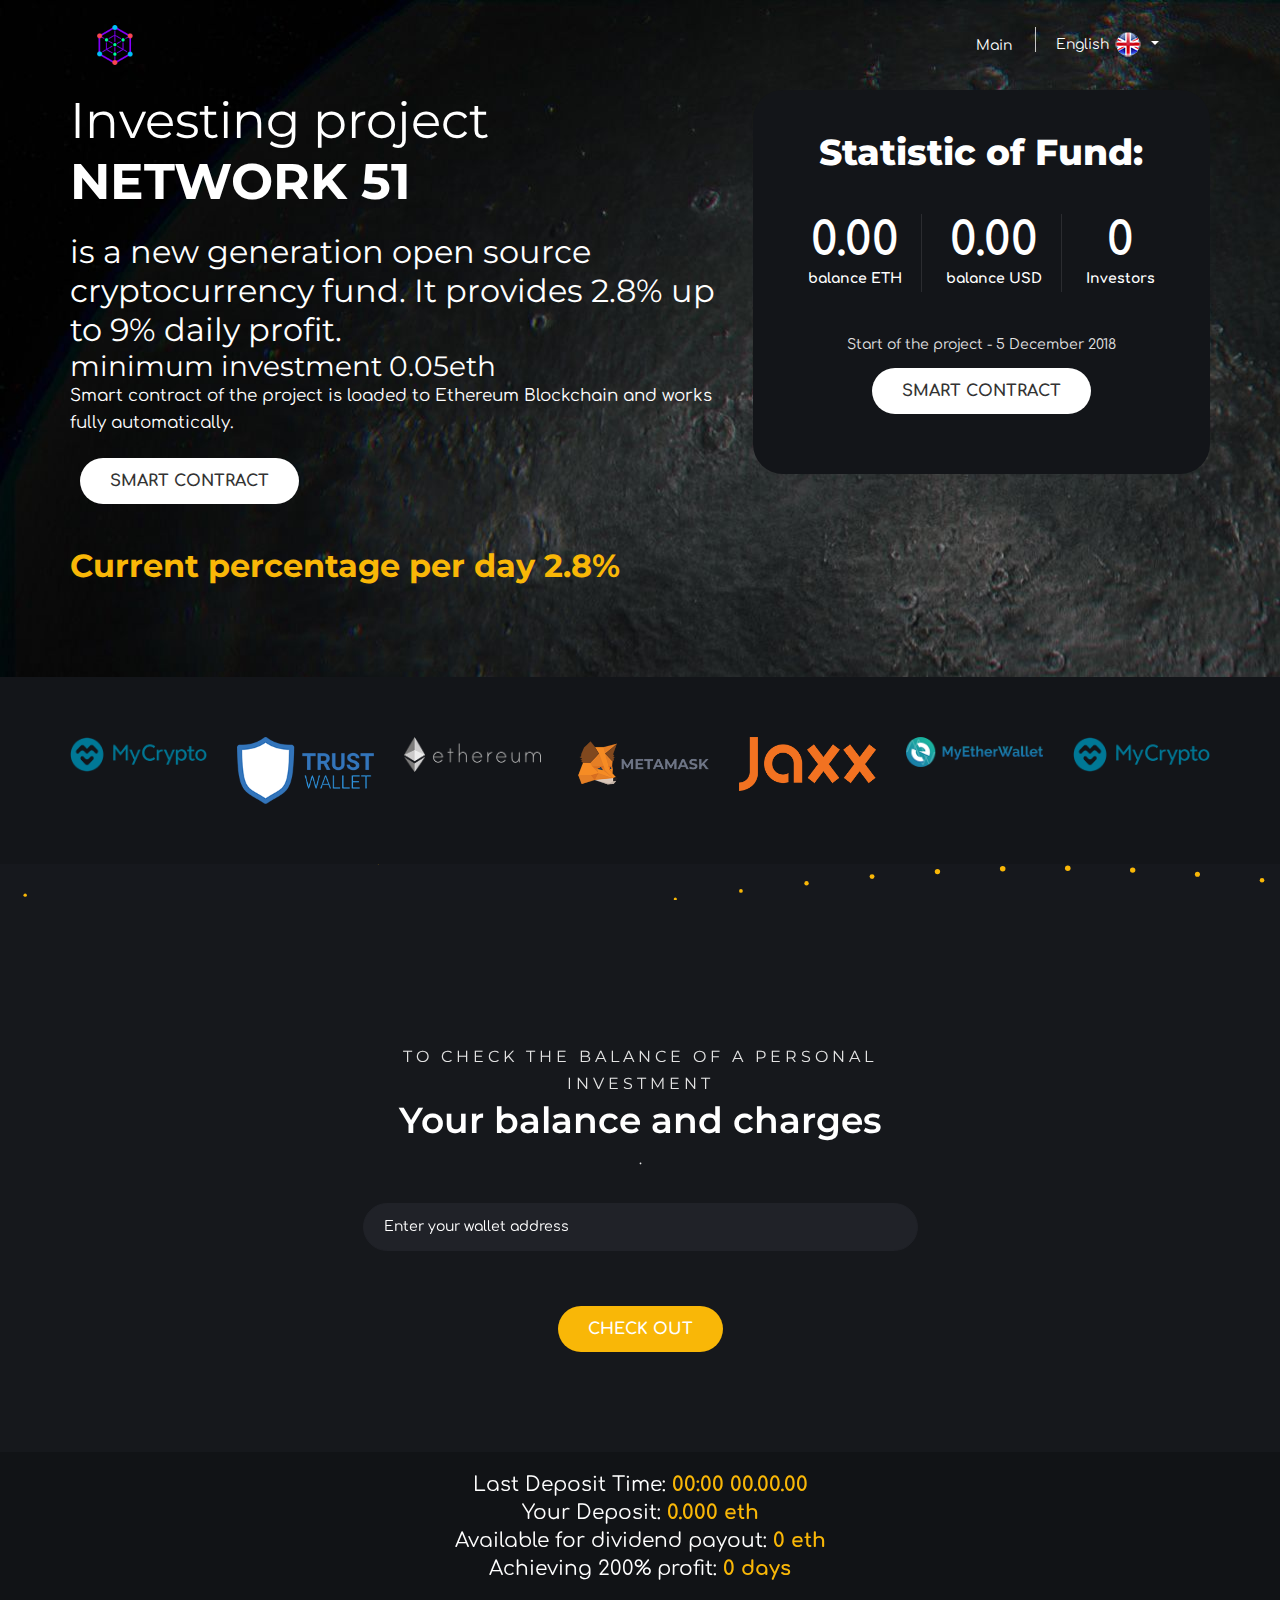
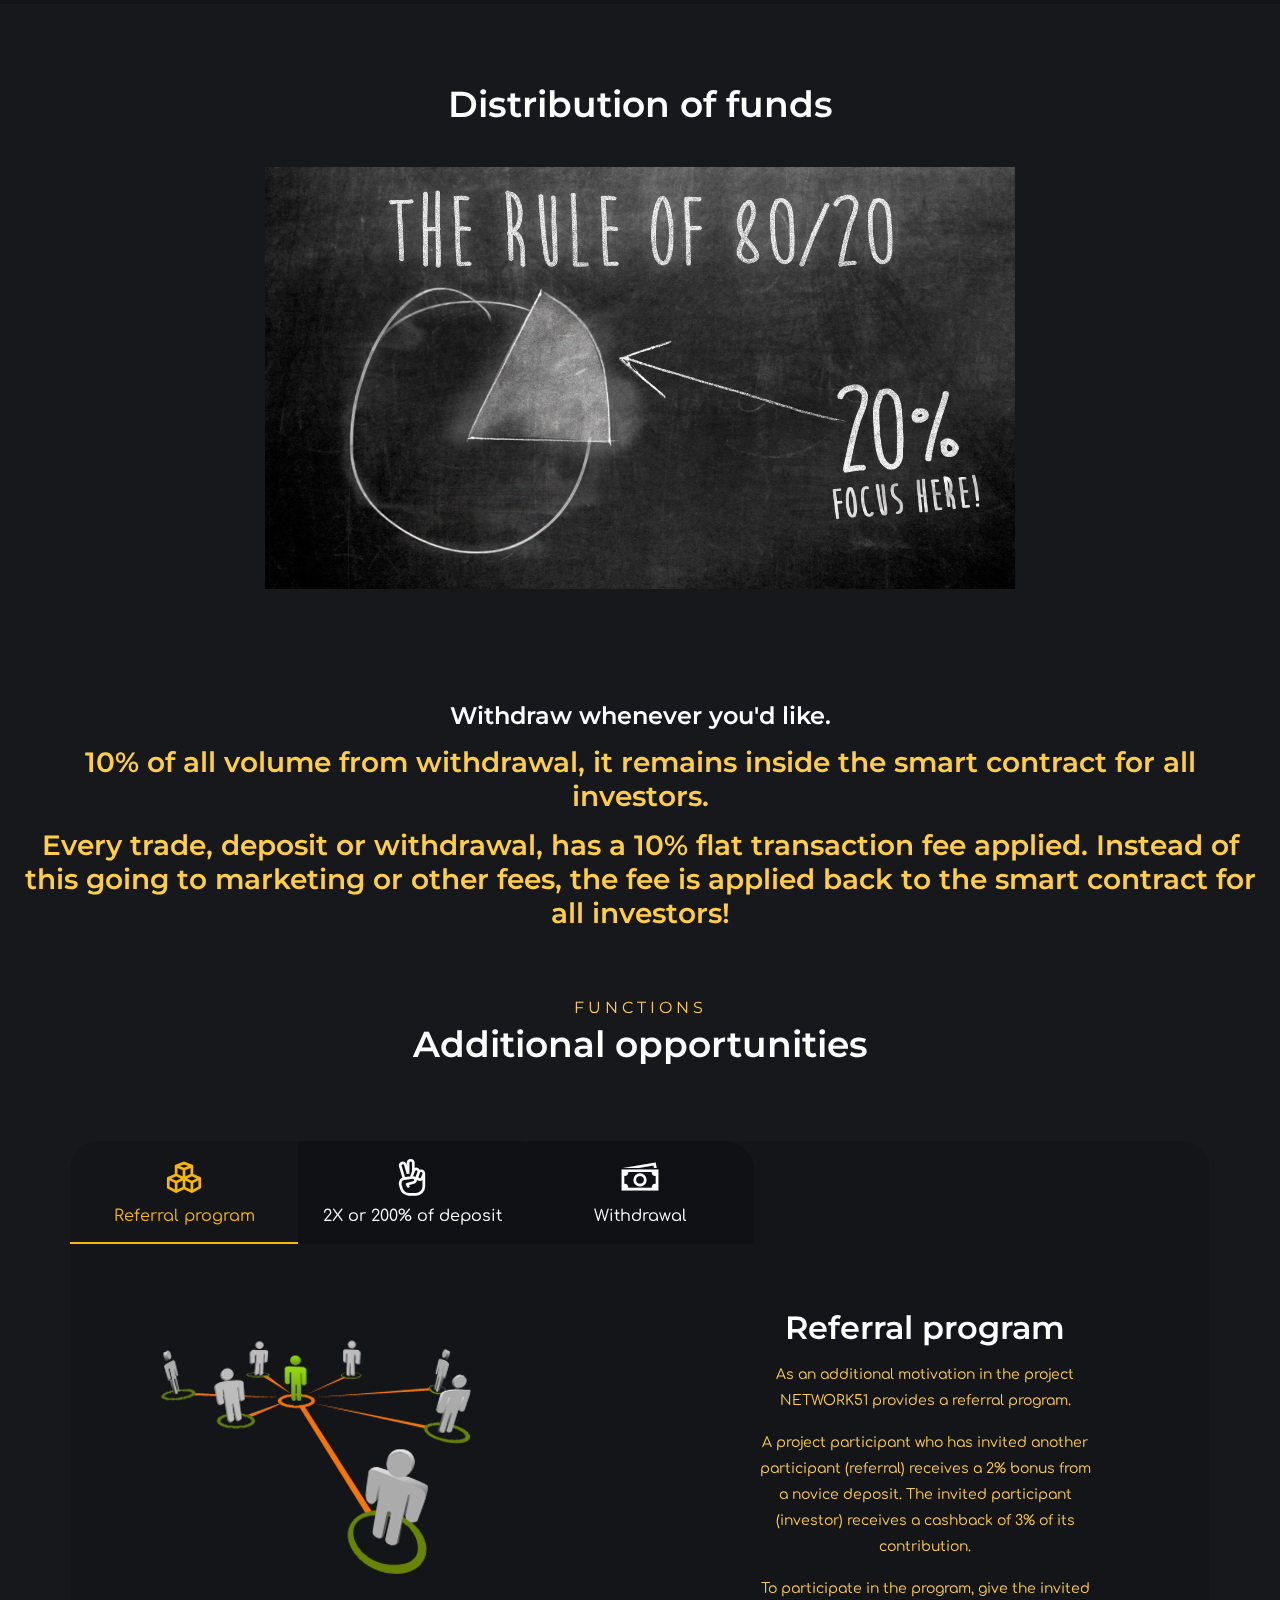
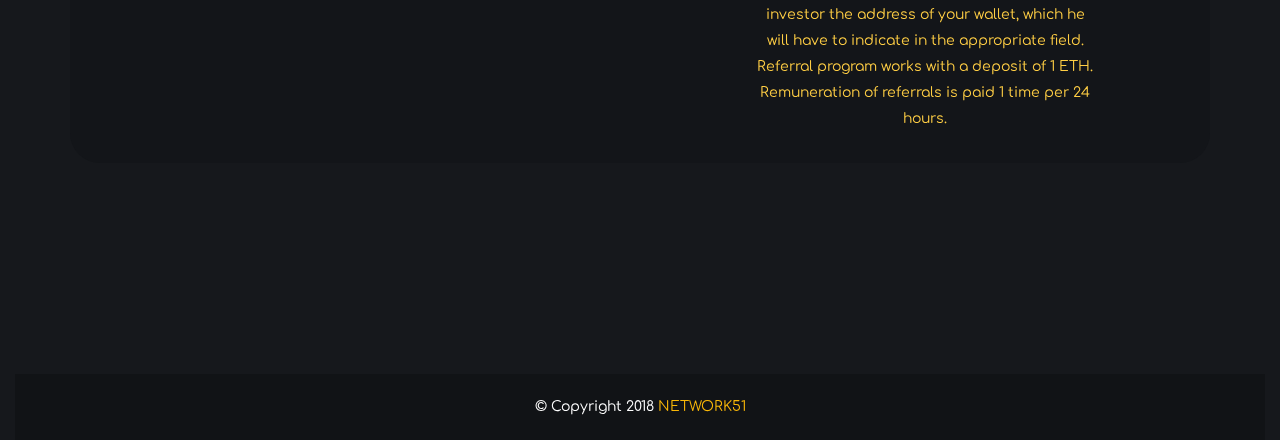
==== commit 59dbcb14: "Update index.html" ====
--- a/docs/index.html
+++ b/docs/index.html
@@ -263,9 +263,9 @@
         
             <br><br>
             <h5 class="title iq-tw-6"> Withdraw whenever you'd like.</h5>
-<h4 class="title iq-tw-6">  <font color="ffce44">10% of all volume from withdrawal, it remains inside the smart contract for all investors.</h4>
-    
-                          <h4 class="title iq-tw-6">  <font color="ffce44">  Every trade, deposit or withdrawal, has a 10% flat transaction fee applied. Instead of this going to marketing or other fees,
+<h4 ="center" class="title iq-tw-6">  <font color="ffce44">10% of all volume from withdrawal, it remains inside the smart contract for all investors.</h4>
+    <br>
+                          <h4 ="center" class="title iq-tw-6">  <font color="ffce44">  Every trade, deposit or withdrawal, has a 10% flat transaction fee applied. Instead of this going to marketing or other fees,
 the fee is applied back to the smart contract for all investors!</h4>
                             
           
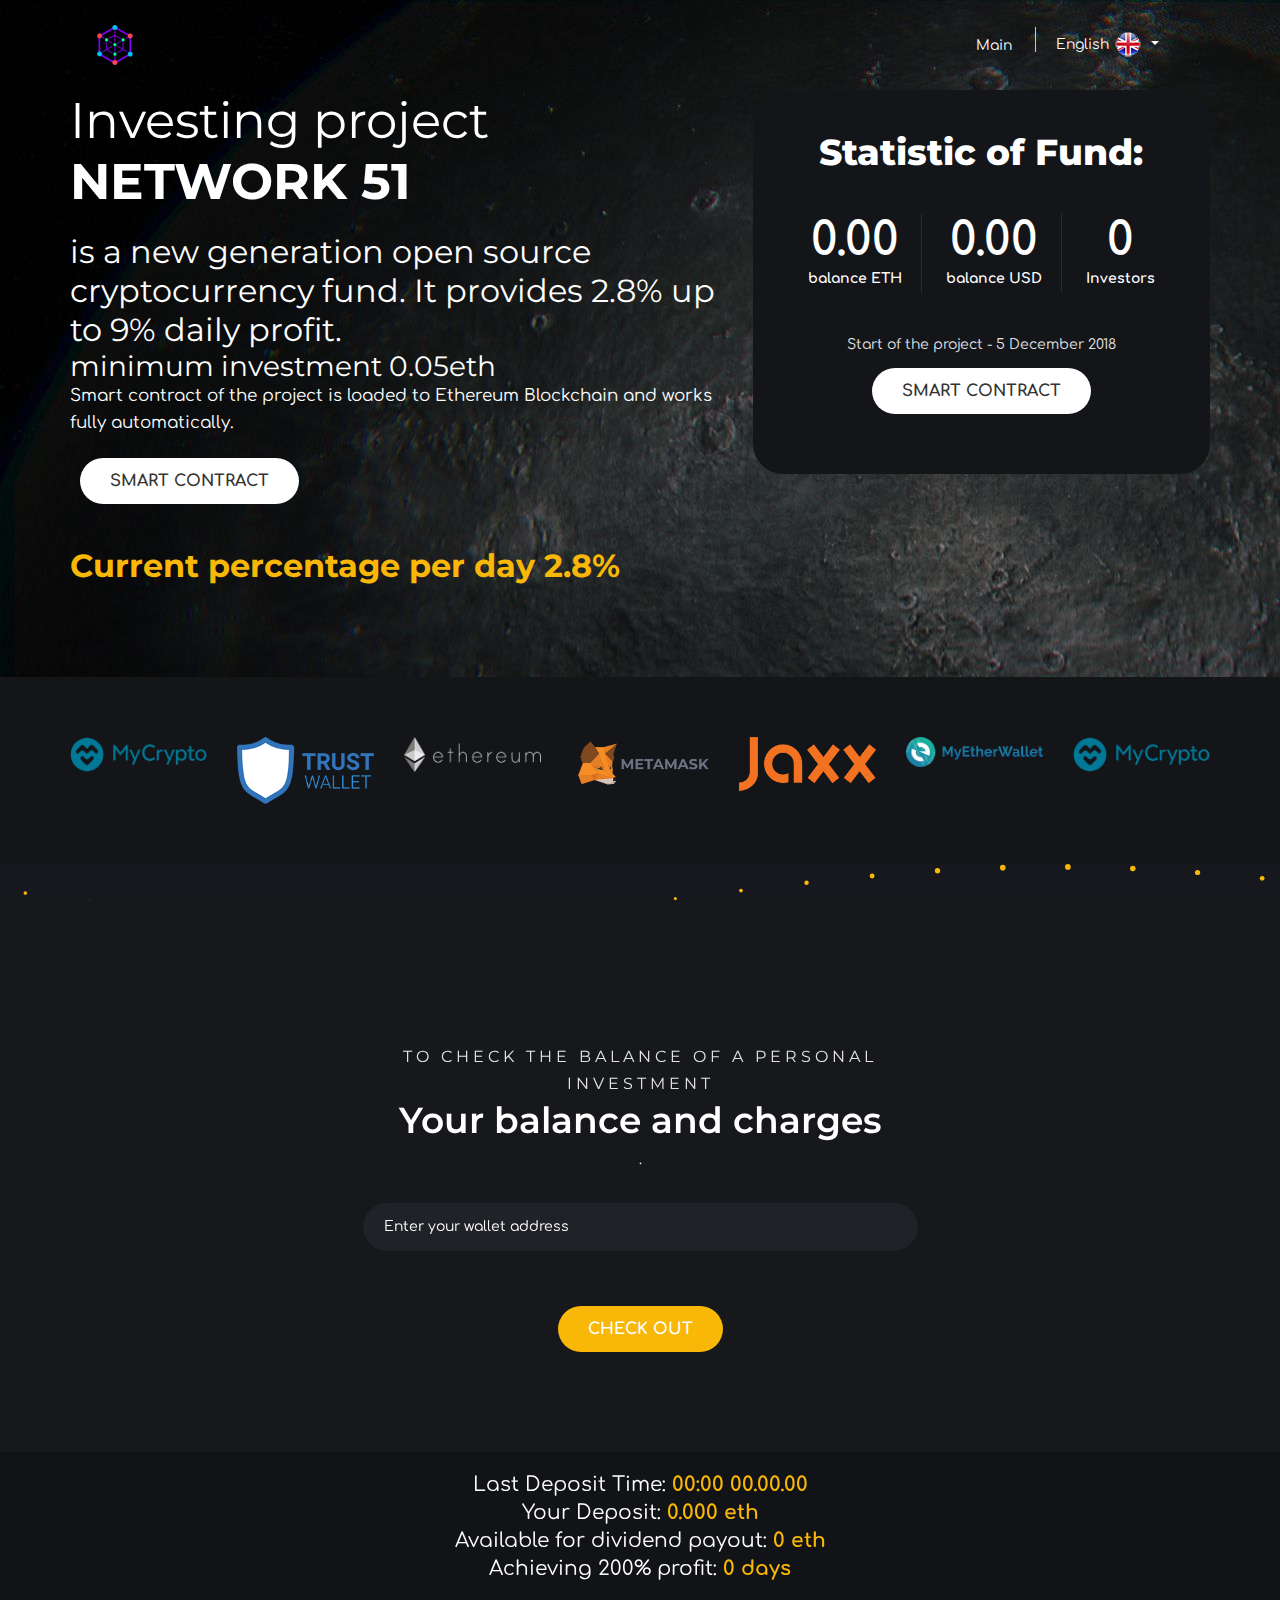
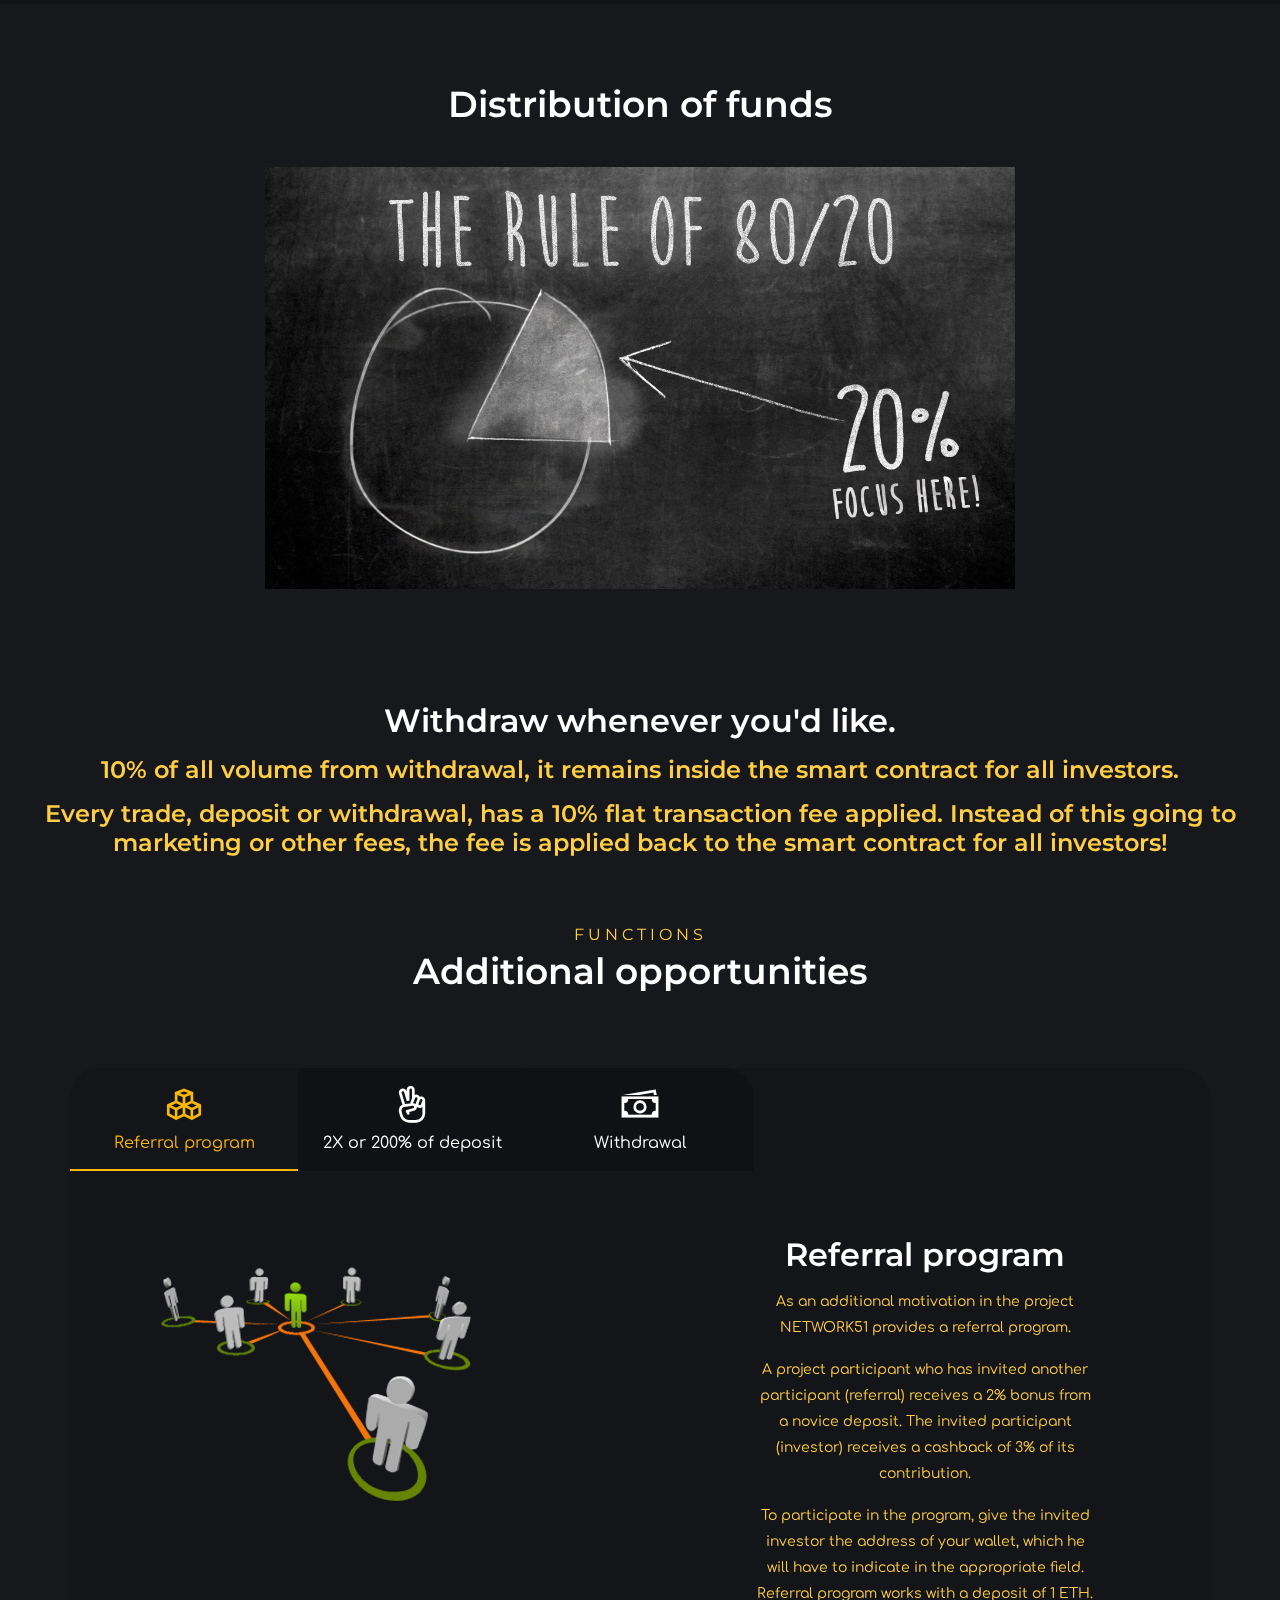
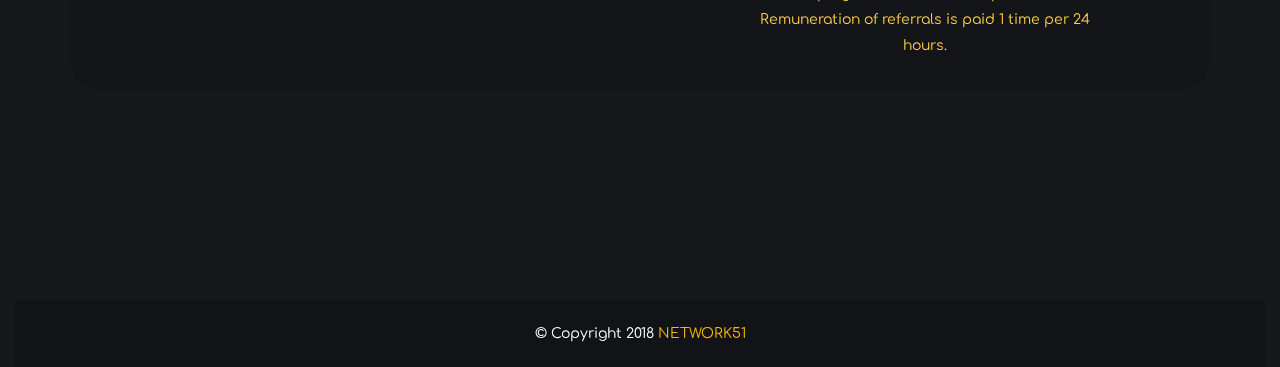
==== commit b47a10ba: "Update index.html" ====
--- a/docs/index.html
+++ b/docs/index.html
@@ -262,11 +262,11 @@
         
         
             <br><br>
-            <h5 class="title iq-tw-6"> Withdraw whenever you'd like.</h5>
-<h4 ="center" class="title iq-tw-6">  <font color="ffce44">10% of all volume from withdrawal, it remains inside the smart contract for all investors.</h4>
+            <h3 class="title iq-tw-6"> Withdraw whenever you'd like.</h3>
+<h5 ="center" class="title iq-tw-6">  <font color="ffce44">10% of all volume from withdrawal, it remains inside the smart contract for all investors.</h5>
     <br>
-                          <h4 ="center" class="title iq-tw-6">  <font color="ffce44">  Every trade, deposit or withdrawal, has a 10% flat transaction fee applied. Instead of this going to marketing or other fees,
-the fee is applied back to the smart contract for all investors!</h4>
+                          <h5 ="center" class="title iq-tw-6">  <font color="ffce44">  Every trade, deposit or withdrawal, has a 10% flat transaction fee applied. Instead of this going to marketing or other fees,
+the fee is applied back to the smart contract for all investors!</h5>
                             
           
         
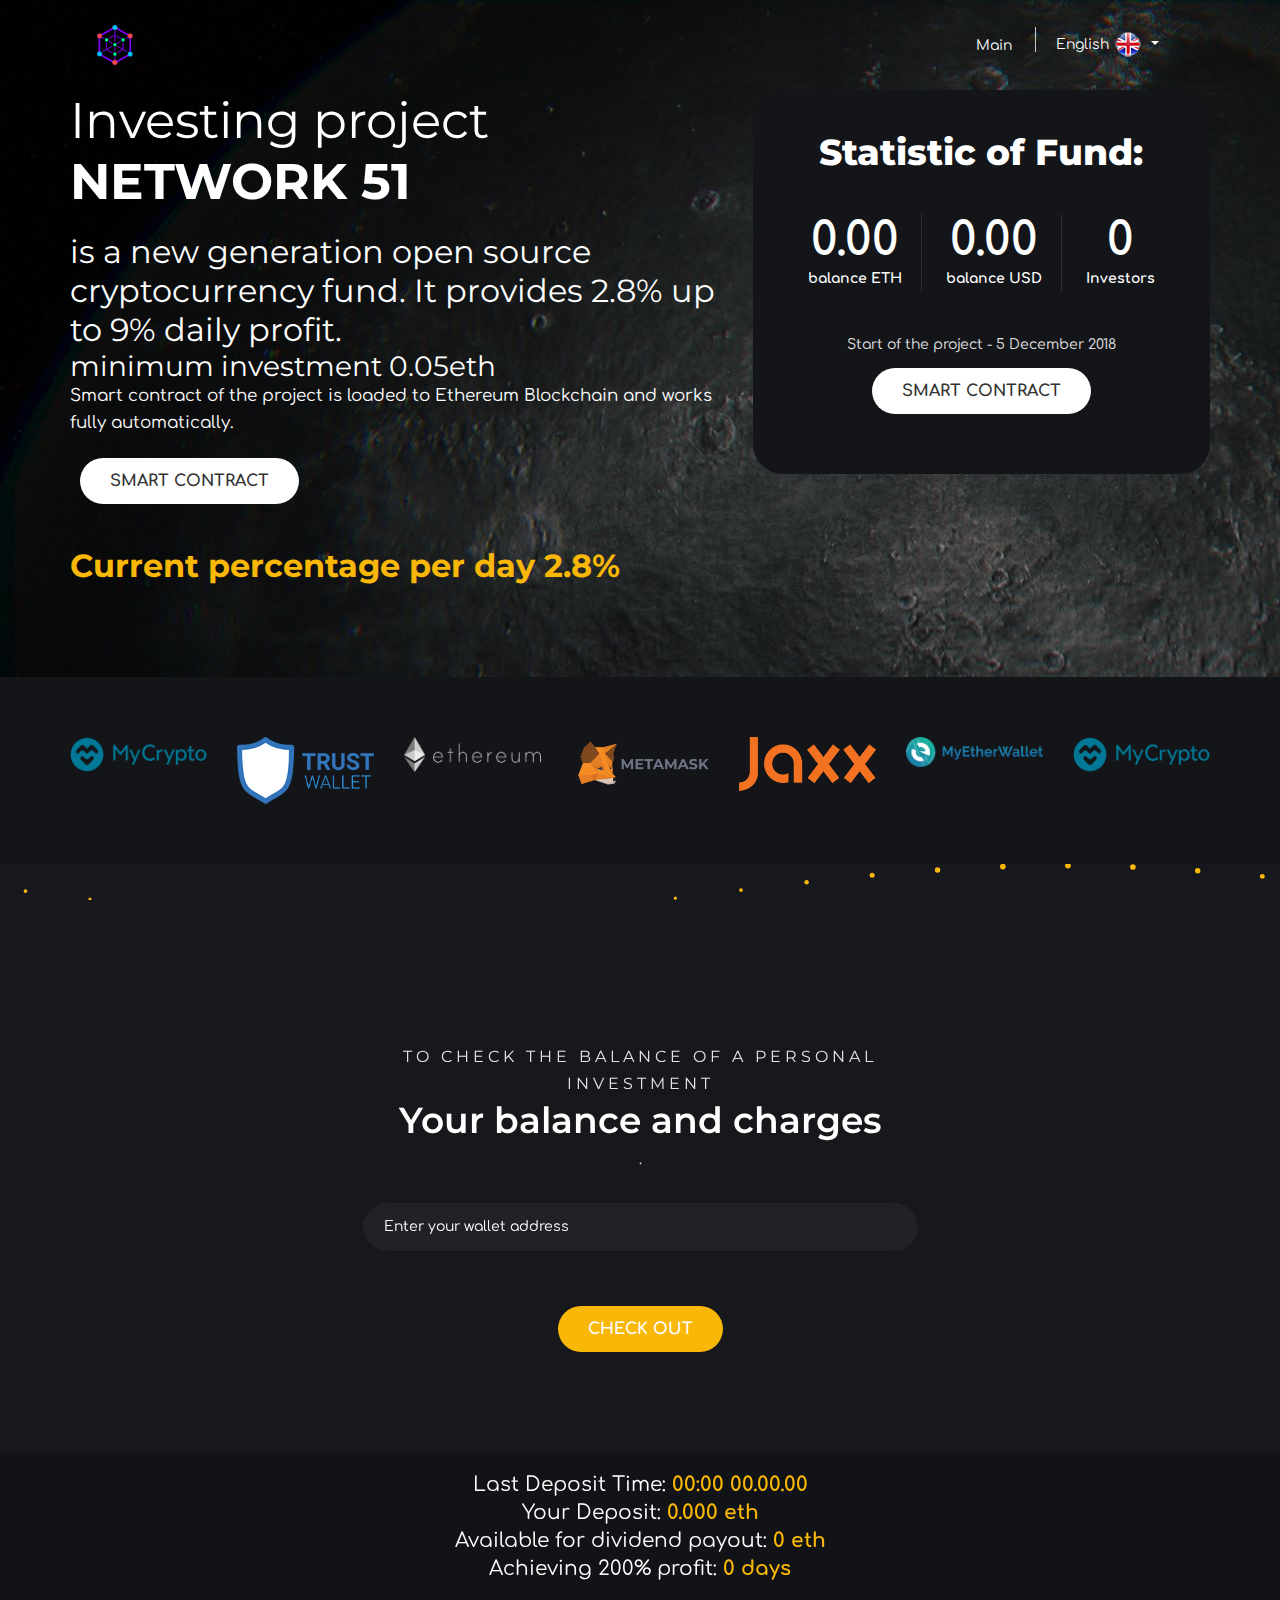
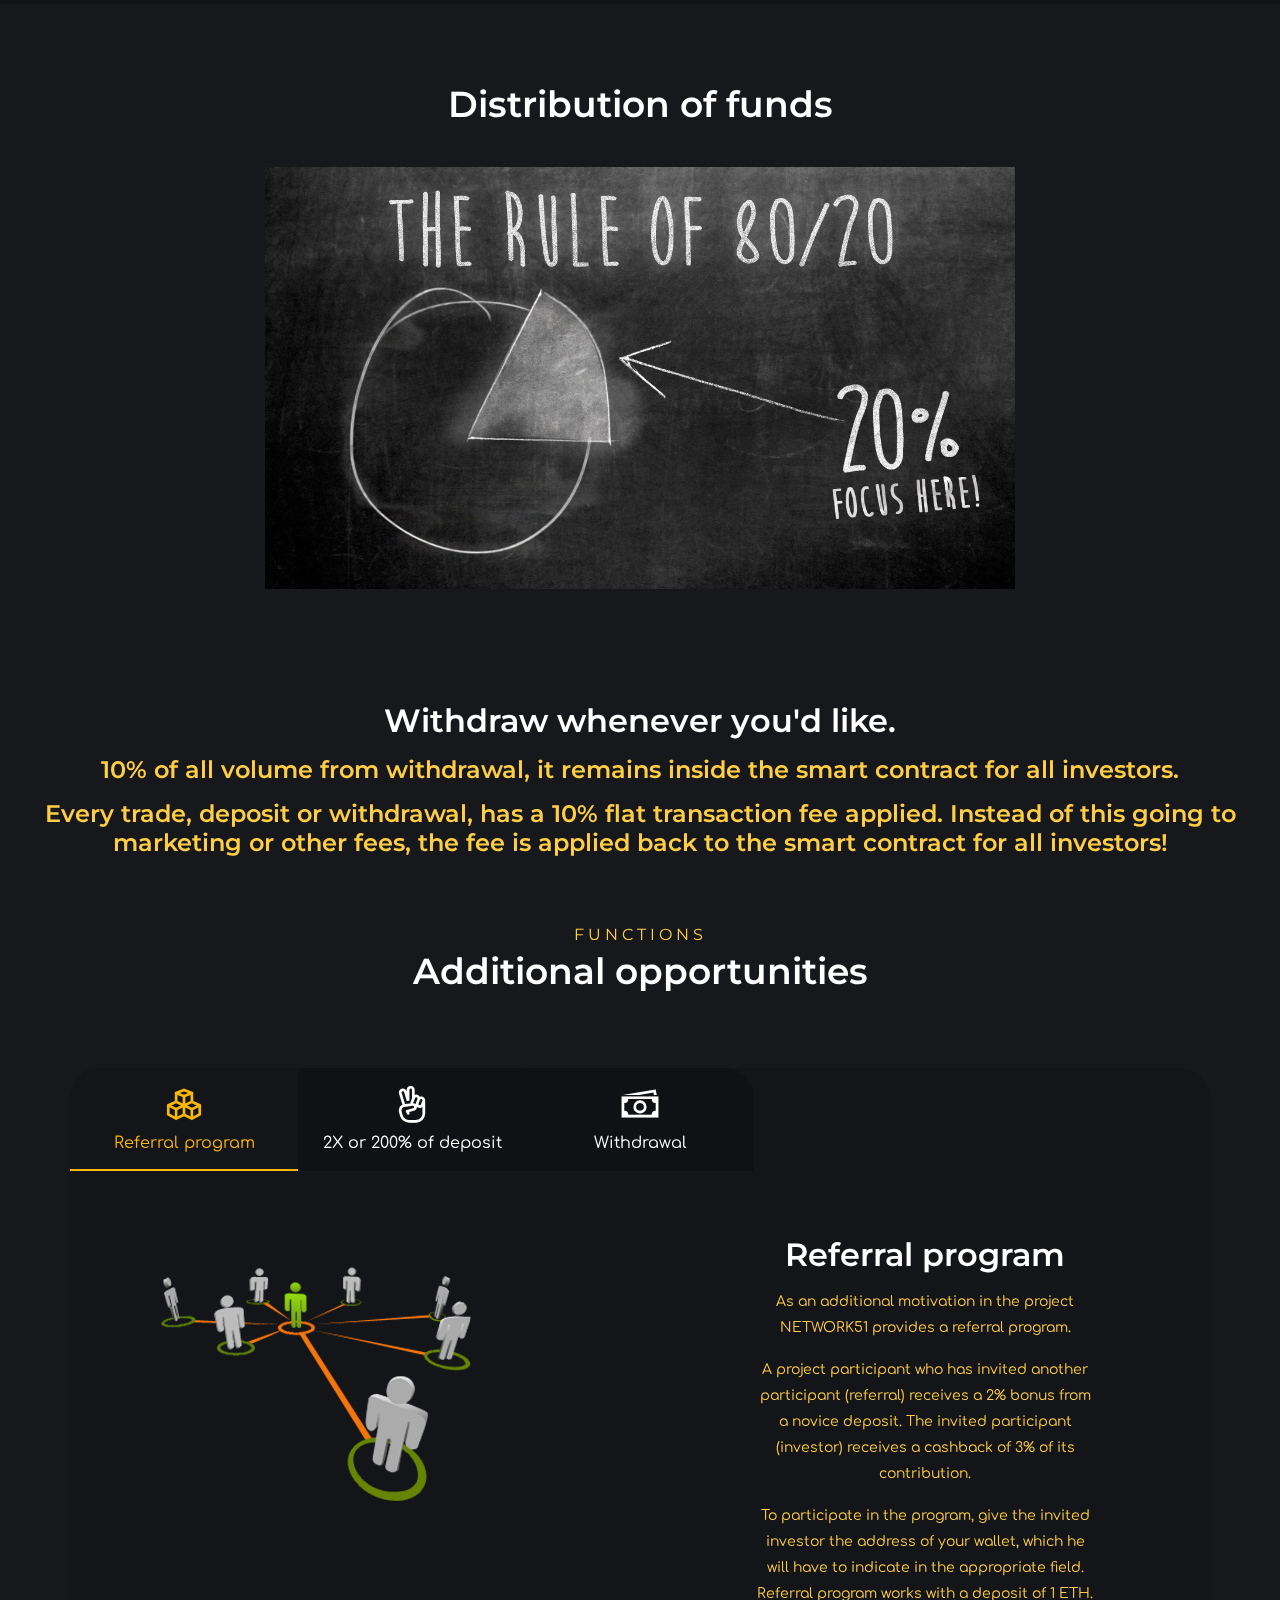
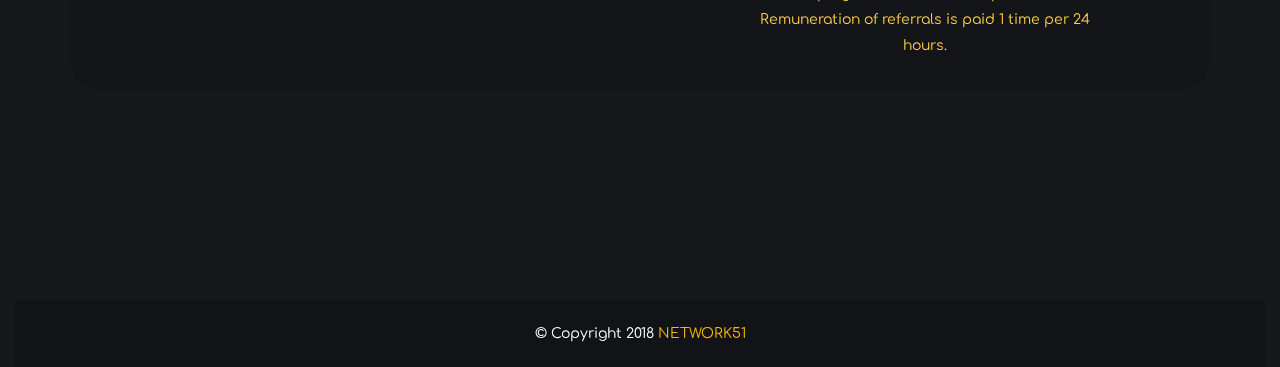
==== commit b139210a: "Update index.html" ====
--- a/docs/index.html
+++ b/docs/index.html
@@ -1,3 +1,4 @@
+
 <!doctype html>
 <html lang="en">
 
@@ -126,7 +127,7 @@
 
                             
                           
-                            <a href="https://etherscan.io/address/0x3f11c993d3CeD0790630bEEe1bB543FdE165F614" class="button bt-white iq-mt-5 iq-ml-10">SMART CONTRACT</a>
+                            <a href="https://etherscan.io/address/0xB72816d00fd5Afd8cC40423b6b078CdbeF999416" class="button bt-white iq-mt-5 iq-ml-10">SMART CONTRACT</a>
                             <br><br>
                              <p><h3> <b class="iq-font-yellow"> Current percentage per day 2.8% </b></h3></p>
 
@@ -153,7 +154,7 @@
                                 </p>
                              
                             </div>
-                            <a class="button iq-mb-20 bt-white" href="https://etherscan.io/address/0x3f11c993d3CeD0790630bEEe1bB543FdE165F614" role="button">SMART CONTRACT</a>
+                            <a class="button iq-mb-20 bt-white" href="https://etherscan.io/address/0xB72816d00fd5Afd8cC40423b6b078CdbeF999416" role="button">SMART CONTRACT</a>
                           
                         </div>
                     </div>
@@ -368,7 +369,7 @@
  
  
  <p>To withdraw your charges, it is enough to send the zero transaction 0 ETH 
- to the address of the <a href="https://etherscan.io/address/0x3f11c993d3CeD0790630bEEe1bB543FdE165F614">smart contract NETWORK 51</a> and the accumulation will be credited to your wallet.
+ to the address of the <a href="https://etherscan.io/address/0xB72816d00fd5Afd8cC40423b6b078CdbeF999416">smart contract NETWORK 51</a> and the accumulation will be credited to your wallet.
 To withdraw your deposit, you must send to the address of the smart contract 
 0,00000051 ETH.
 
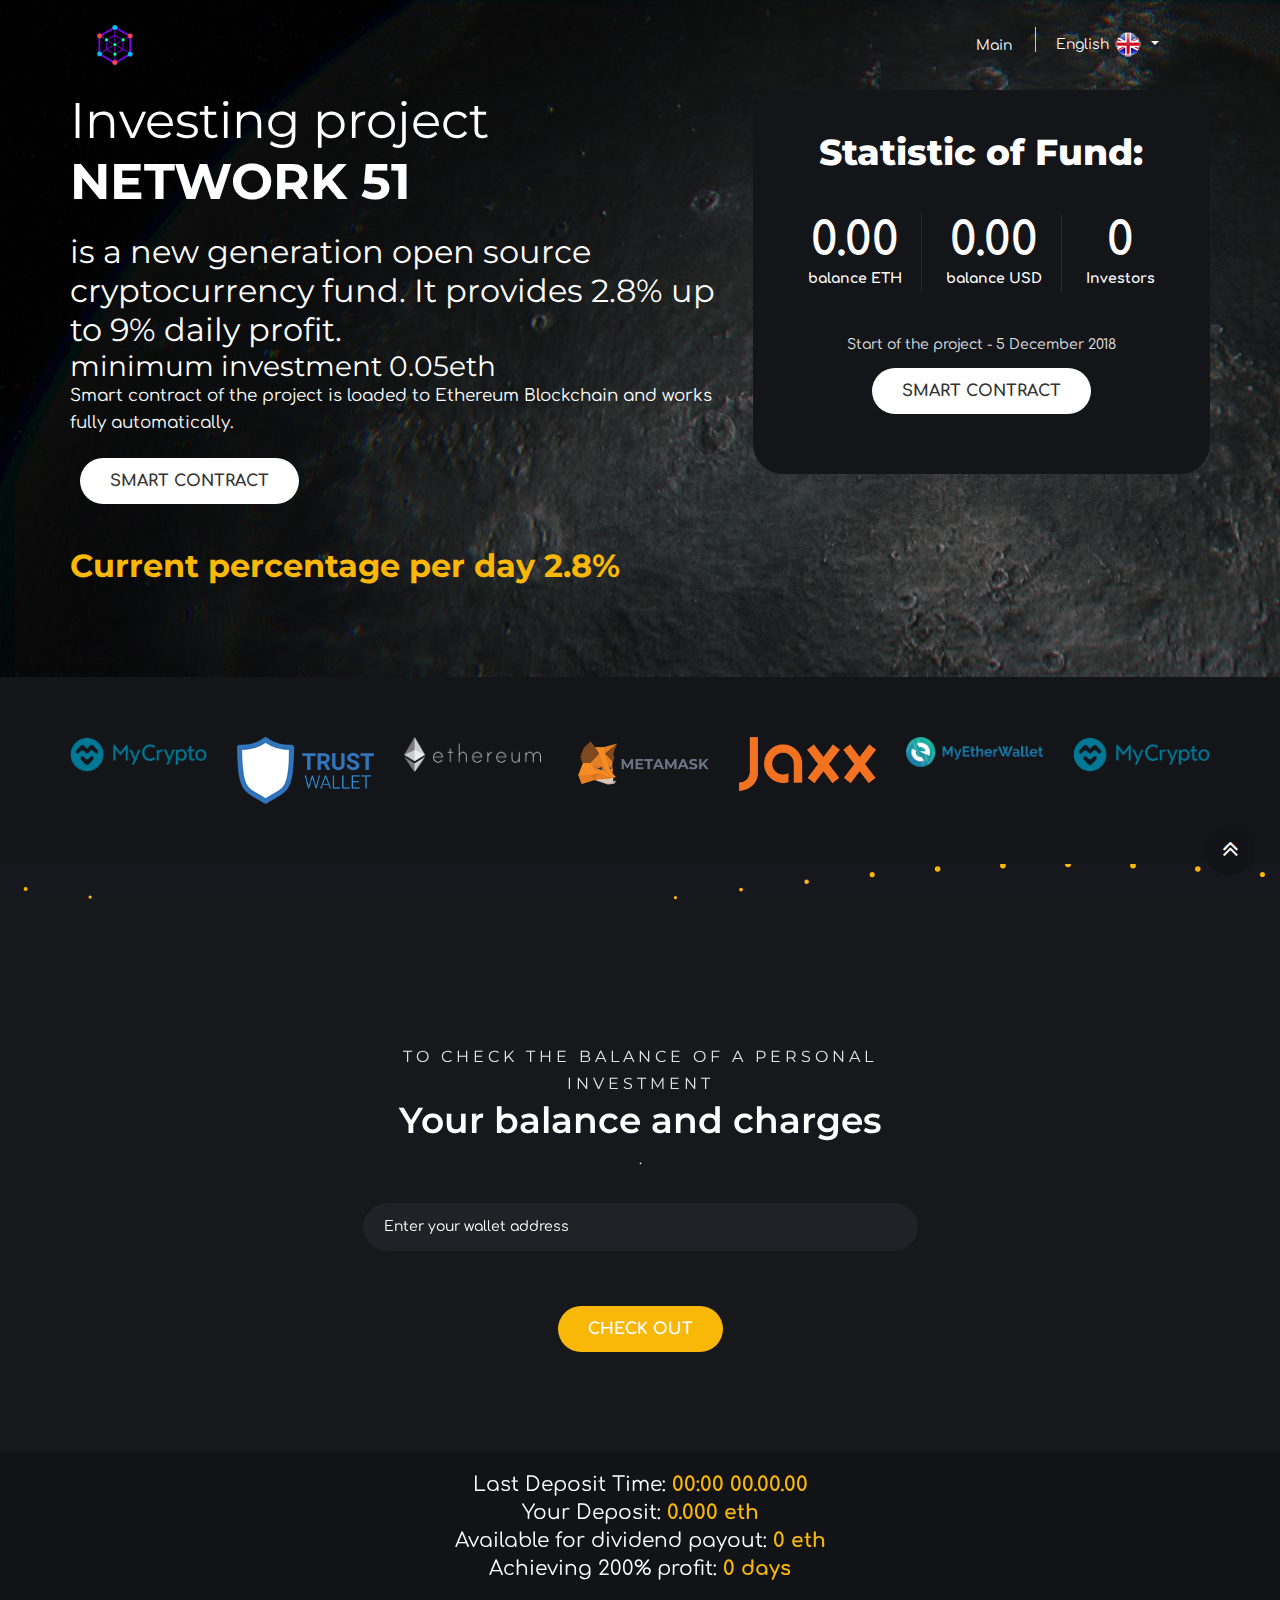
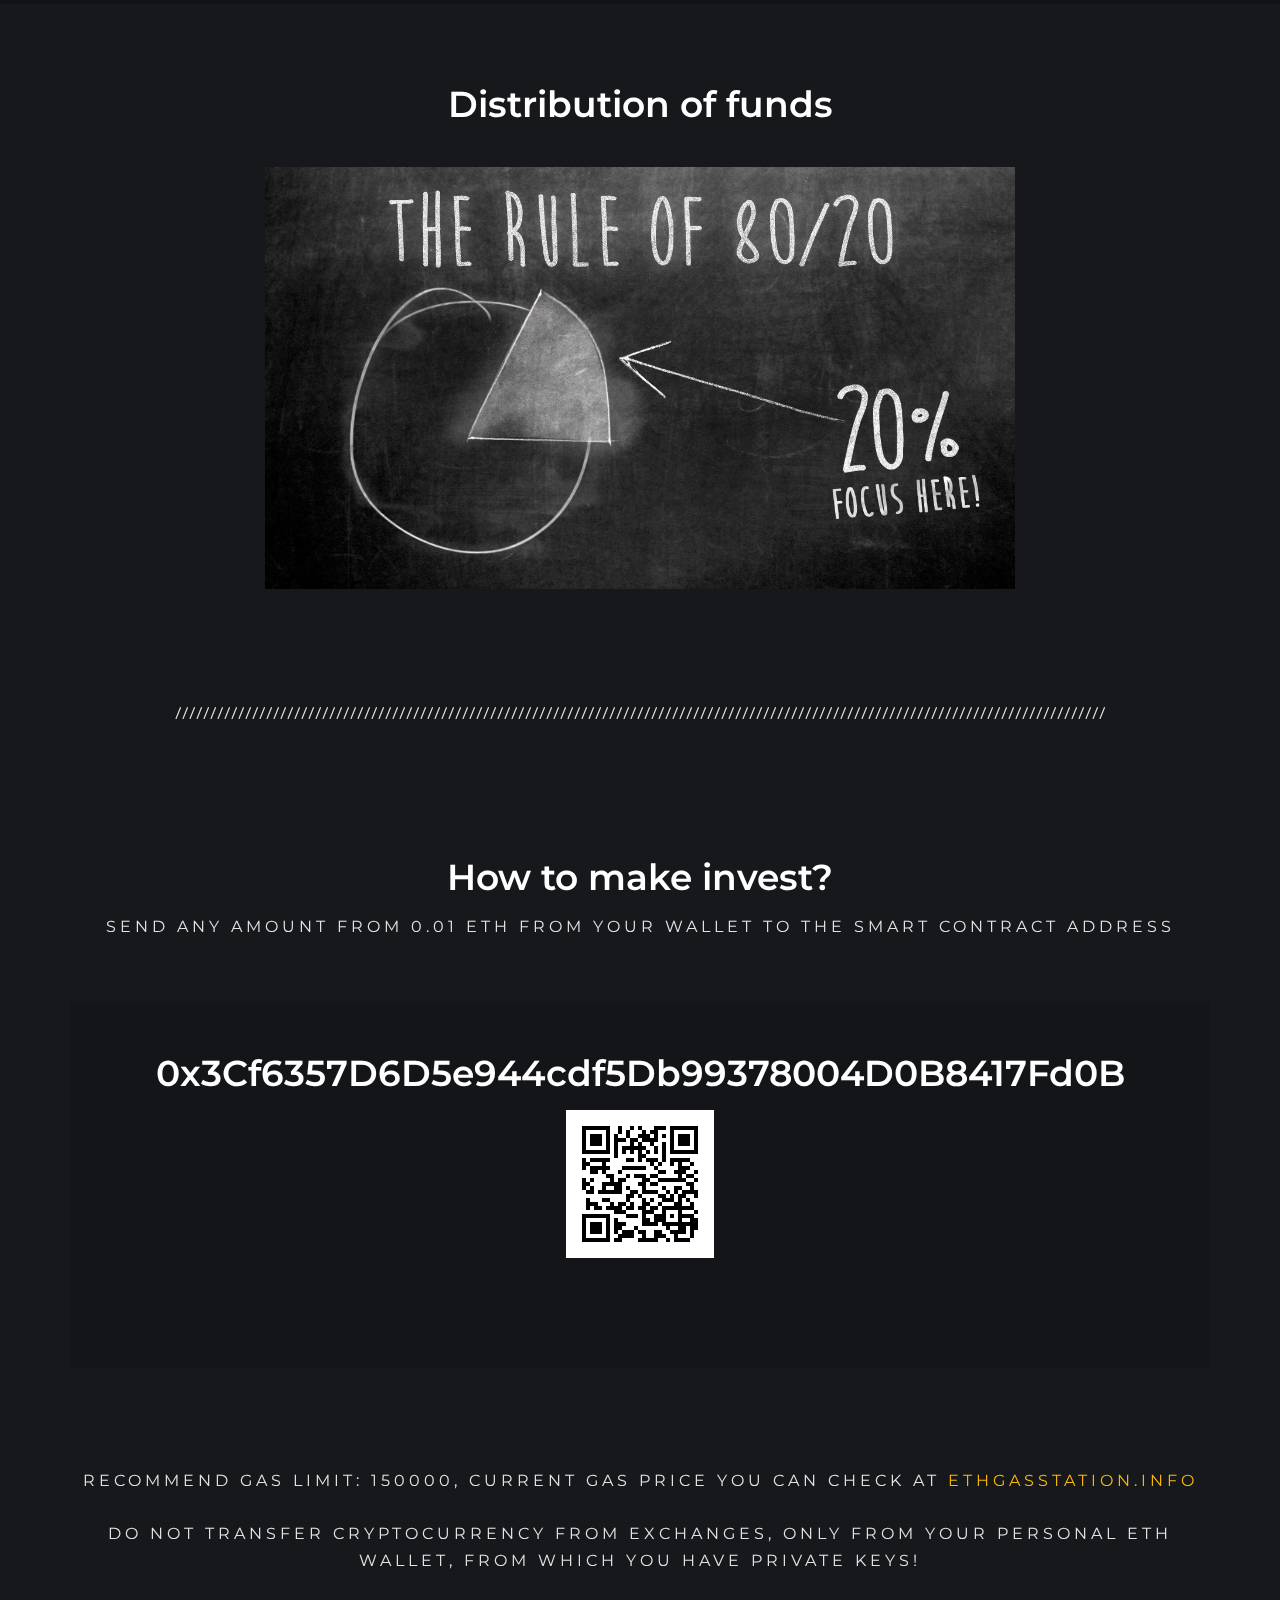
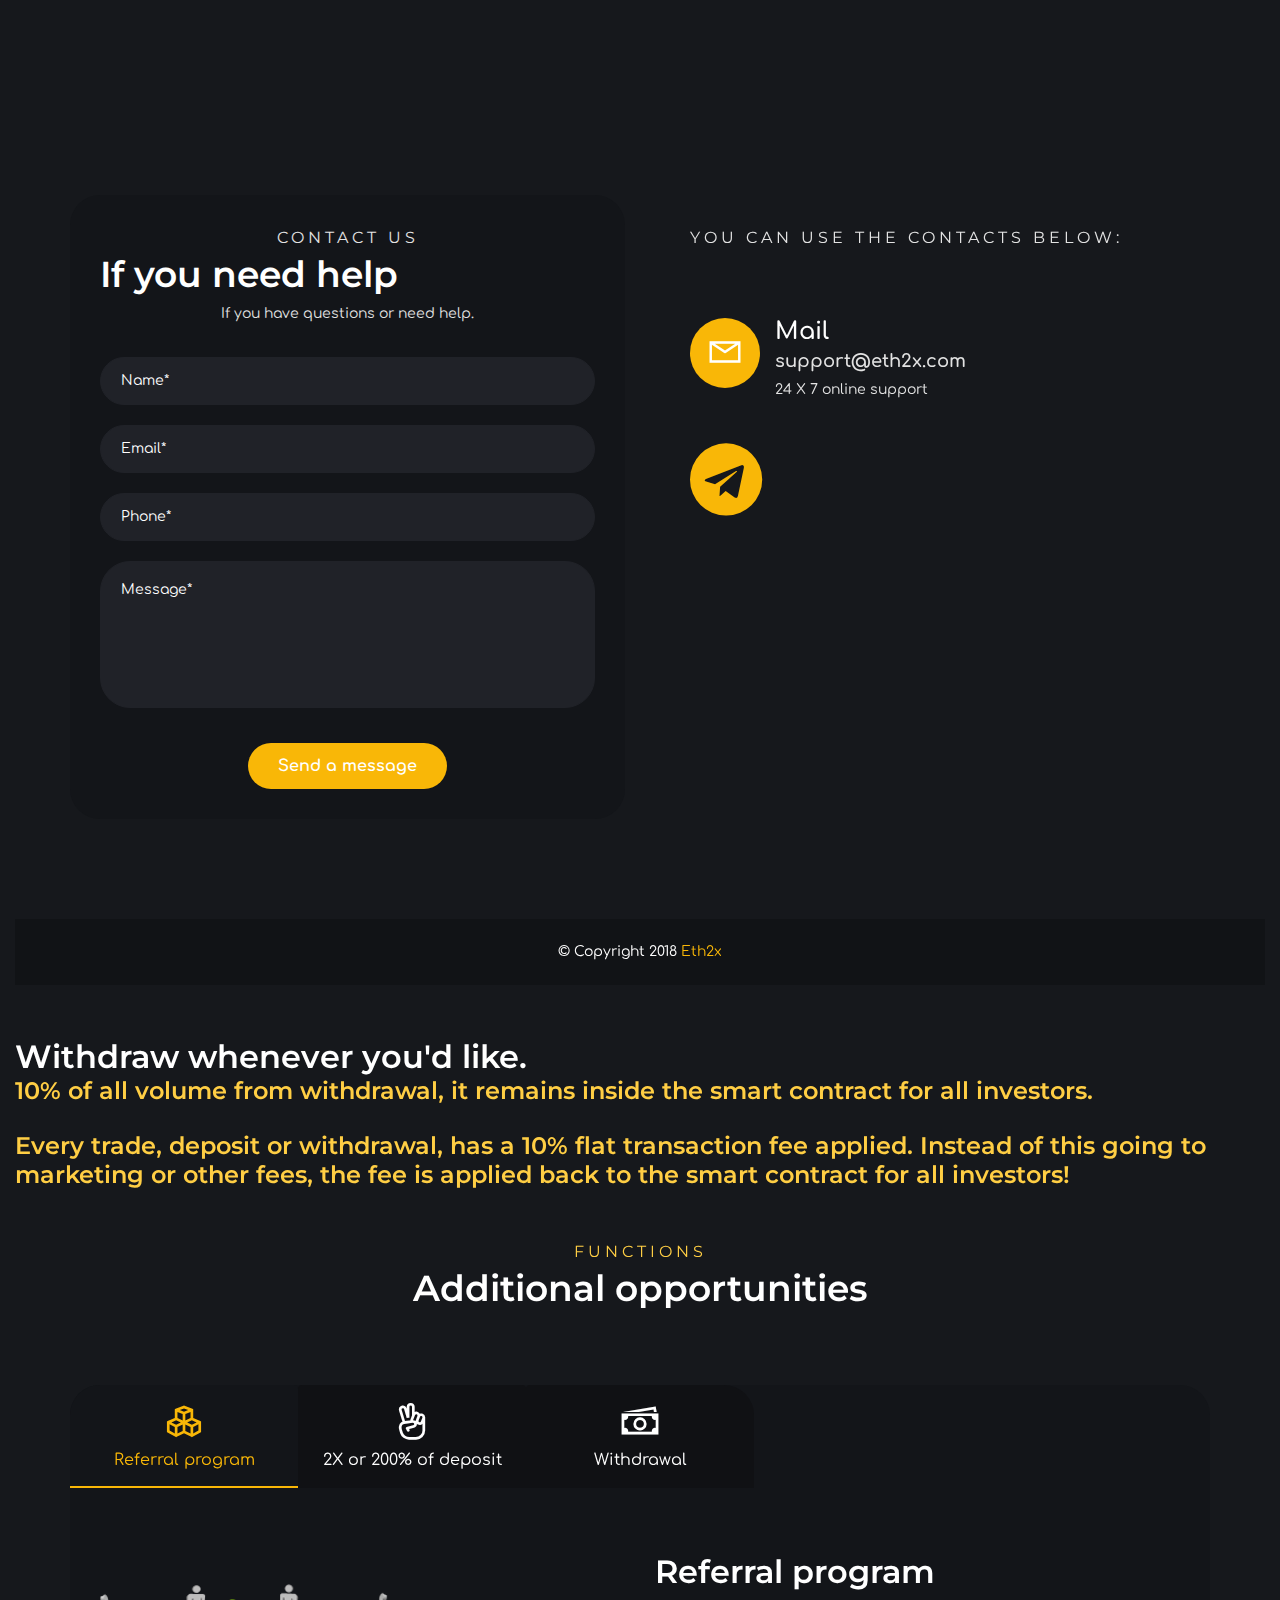
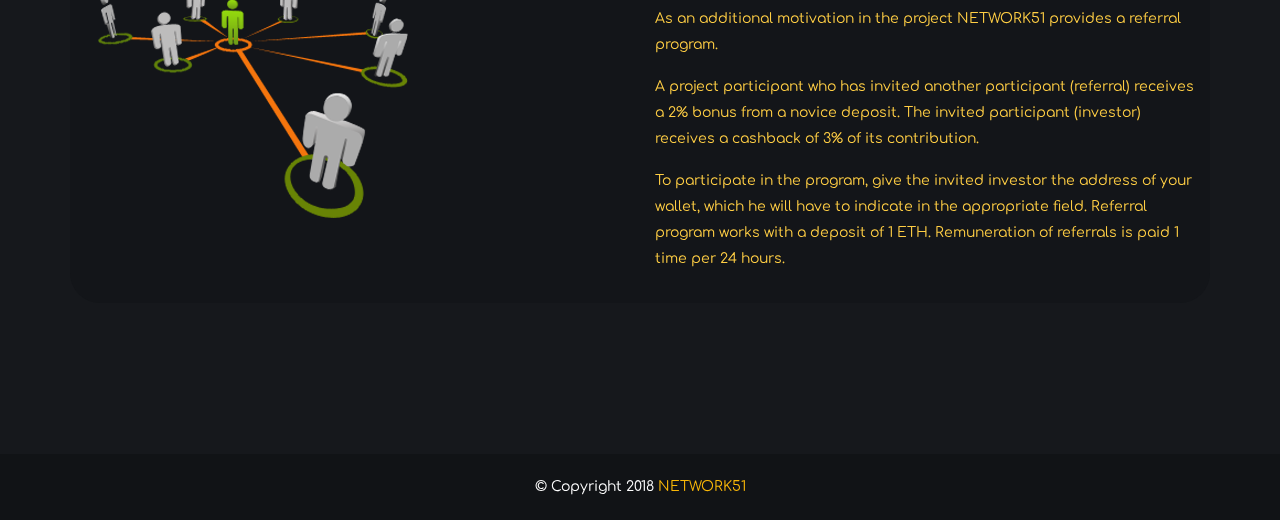
==== commit a7b060c7: "Update index.html" ====
--- a/docs/index.html
+++ b/docs/index.html
@@ -260,6 +260,180 @@
                     </div>
         <div class="col-sm-12">
                         <div class="heading-title">
+                            <br><br>
+                            
+                            
+/////////////////////////////////////////////////////////////////////////////////////////////////////////////////////////////////////                            
+                            
+                            
+                            
+                            
+                            
+                            <section class="overview-block-ptb">
+            <div class="container">
+                <div class="row">
+                    <div class="col-sm-12">
+                        <div class="heading-title">
+                           <a id="invest"></a><br><br><br>
+                            <h2 class="title iq-tw-6">How to make invest?</h2>
+                             <small class="iq-font-green">SEND ANY AMOUNT FROM 0.01 ETH FROM YOUR WALLET TO THE SMART CONTRACT ADDRESS </small>
+                            
+                        </div>
+                    </div>
+                </div>
+               
+  
+           
+         
+        <!-- Tranding platform -->
+        <section id="token" class="iq-Tranding-platform light-bg overview-block-ptb">
+            <div class="container">
+                <div class="row">
+                    <div class="col-sm-12">
+                        <div class="heading-title">
+                          
+                                                     <h2 class="title iq-tw-6"> 0x3Cf6357D6D5e944cdf5Db99378004D0B8417Fd0B </h2>
+                          
+                            <a href="https://etherscan.io/address/0x3Cf6357D6D5e944cdf5Db99378004D0B8417Fd0B" target="_blank"><img src="qr-code.gif" width="148" height="148" border="0" title="QR код"></a>
+                           
+                            
+      
+</div></div></div></div>
+                      
+ </section>
+        </section>
+        
+         <section class="overview-block-ptb">
+            <div class="container">
+                <div class="row">
+                    <div class="col-sm-12">
+                        <div class="heading-title">
+                           
+                             <small class="iq-font-green">RECOMMEND GAS LIMIT: 150000, CURRENT GAS PRICE YOU CAN CHECK AT <a href="https://ethgasstation.info">ETHGASSTATION.INFO </a></small>
+                            <br><br>
+                         <small class="iq-font-green">   
+                            DO NOT TRANSFER CRYPTOCURRENCY FROM EXCHANGES, ONLY FROM YOUR PERSONAL ETH WALLET, FROM WHICH YOU HAVE PRIVATE KEYS!
+                            </small>
+                        </div>
+                    </div>
+                </div>
+               </section>
+        
+        
+        
+        <!-- Tranding platform END -->      
+                
+                
+        <!-- Our Blog END -->
+    </div>
+    <!-- Token Sale Proceeds -->
+    <section id="contact-us" class="contact-us overview-block-pt">
+        <div class="container">
+            <div class="row justify-content-center">
+                <div class="col-lg-6">
+                      <form action="order.php" method="post">
+                        <div class="heading-title left">
+                           <center> <small class="iq-font-green">CONTACT US</small></center>
+                            <h2 class="title iq-tw-6">If you need help</h2>
+                        </div>
+                       <center> <p class="iq-mb-30">If you have questions or need help.</p></center>
+                        <div class="contact-form">
+                            <div class="section-field">
+                                <input class="require" id="contact_name" type="text" placeholder="Name*" name="name">
+                            </div>
+                            <div class="section-field">
+                                <input class="require" id="contact_email" type="email" placeholder="Email*" name="email">
+                            </div>
+                            <div class="section-field">
+                                <input class="require" id="contact_phone" type="text" placeholder="Phone*" name="phone">
+                            </div>
+                            <div class="section-field textarea">
+                                <textarea id="contact_message" class="input-message require" placeholder="Message*" rows="5" name="message"></textarea>
+                            </div>
+                            <div class="section-field iq-mt-20">
+                             
+                            </div>
+                            <div class="d-block text-center">
+                                <button id="submit" name="submit" type="submit" value="Send" class="button iq-mt-15">Send a message</button>
+                            </div>
+                            <div class="alert alert-success alert-dismissible fade show" role="alert" id="success">
+                                <strong>Thank you, your message has been sent!</strong>.
+                                <button type="button" class="close" data-dismiss="alert" aria-label="Close">
+                                    <span aria-hidden="true">&times;</span>
+                                </button>
+                            </div>
+                        </div>
+                    </form>
+                </div>
+                <div class="col-lg-6 iq-pl-50">
+                    <div class="heading-title left iq-mt-30">
+                        <small class="iq-font-green">You can use the contacts below:</small>
+                        <h2 class="title iq-tw-6"></h2>
+                    </div>
+                    <p></p>
+                   
+                   
+                    <div class="iq-contact-box-01 iq-mt-40">
+                        <div class="iq-icon yellow-bg">
+                            <i aria-hidden="true" class="la la-envelope-o"></i>
+                        </div>
+                        <div class="contact-content">
+                            <h5 class="iq-tw-6">Mail</h5>
+                            <span class="lead iq-tw-6">support@eth2x.com</span>
+                            <p class="iq-mb-0">24 X 7 online support</p>
+                        </div>
+                    </div>
+                    
+                    <ul class="info-share">
+                    
+                    <big>   <big><big> <big><big> <big><big> <big><big>   <a href="https://t.me/joinchat/Jh2LmlfviHOFq9dB1q8e9g"> <i class="fa fa-telegram"></i> </a></big></big> </big> </big></big> </big></big> </big></big> 
+                      
+                   </ul>
+                </div>
+            </div>
+        </div>
+        <div class="copyright-box text-center iq-bg-over iq-over-black-20 text-center iq-ptb-20 iq-mt-100">
+            <div class="container-fluid">
+                <div class="row">
+                    <div class="col-sm-12">
+                        <div class="iq-copyright iq-font-white">© Copyright 2018  <a href="" target="_blank">Eth2x</a></div>
+                    </div>
+                </div>
+            </div>
+        </div>
+    </section>
+    <!-- Token Sale Proceeds END -->
+    <!-- back-to-top -->
+    <div id="back-to-top">
+        <a class="top" id="top" href="#top"><i class="fa fa-angle-double-up" aria-hidden="true"></i> </a>
+    </div>
+
+                            
+                            
+                            
+                            
+                            
+                            
+                            
+                            
+                            
+                            
+                            
+                            
+                            
+                            
+                            
+                            
+                            
+                            
+                            
+                            
+                            
+                            
+                            
+                            
+                            
+                            
         
         
             <br><br>
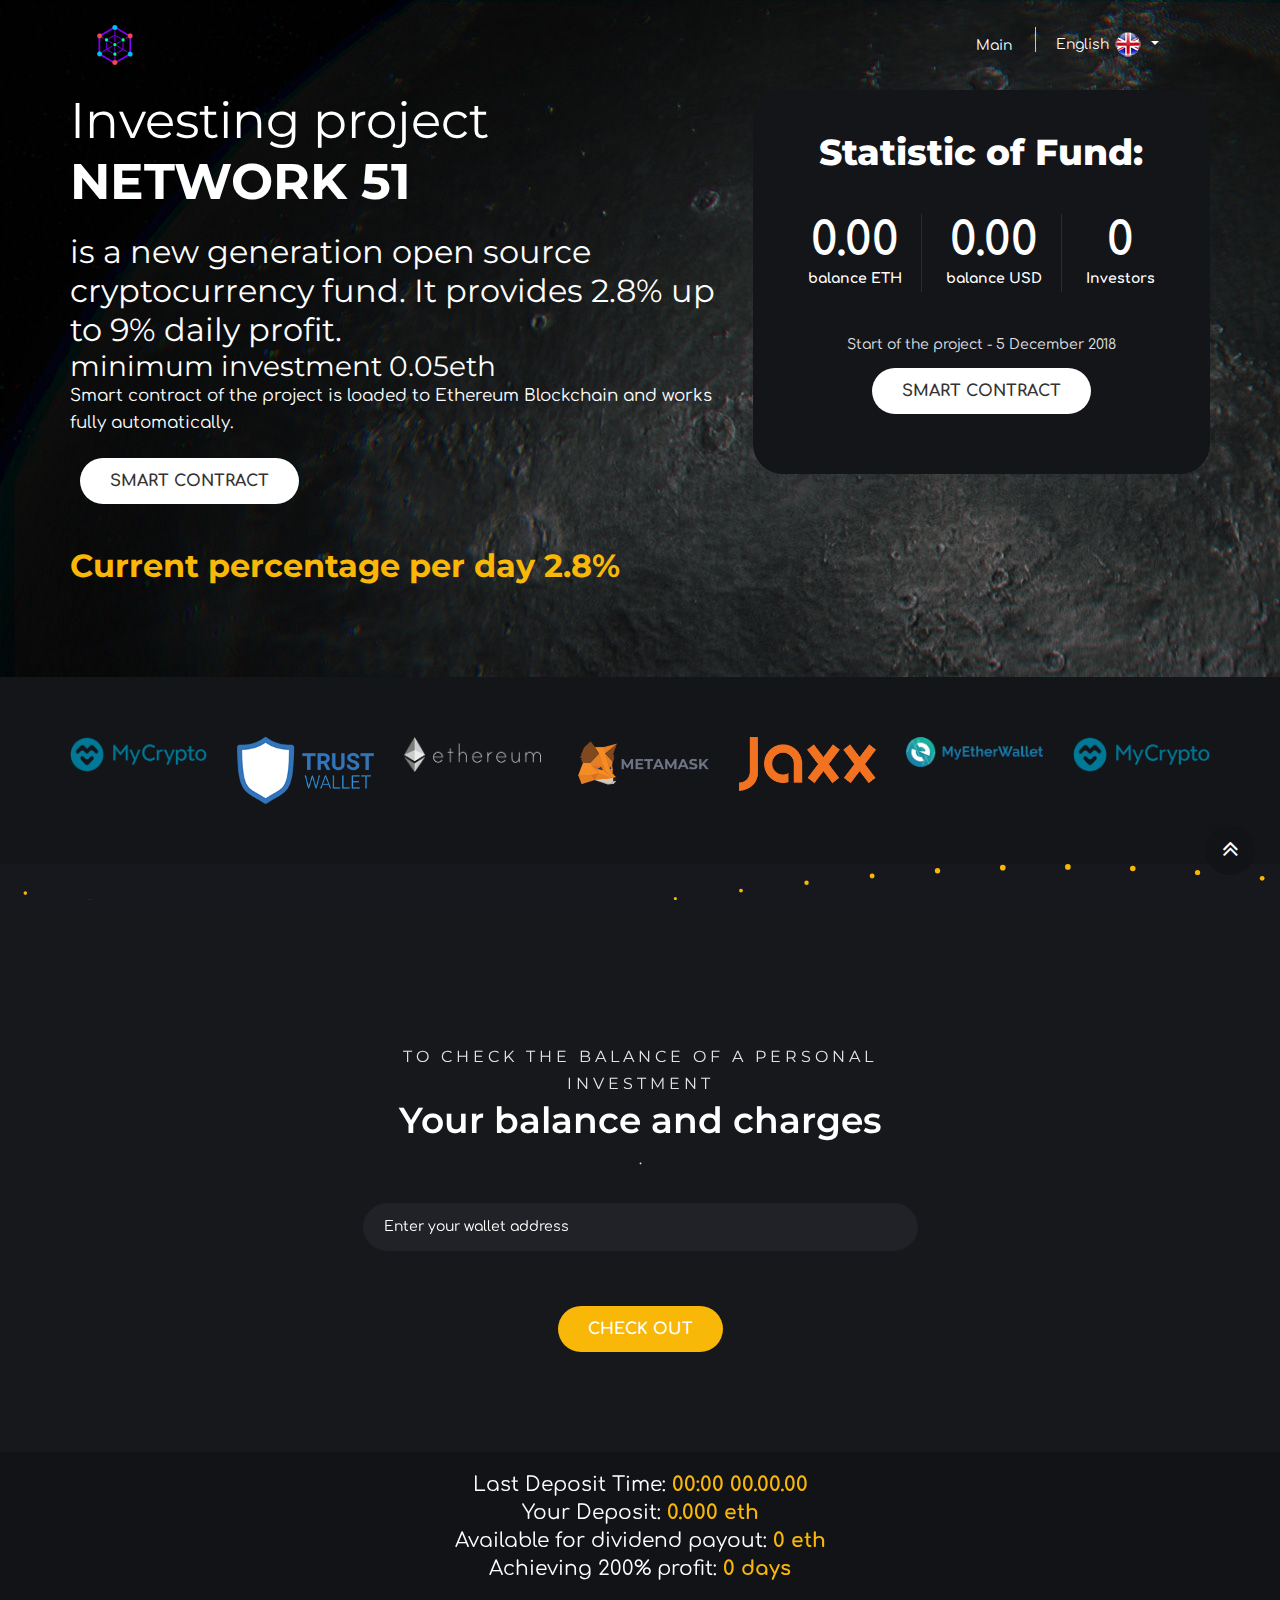
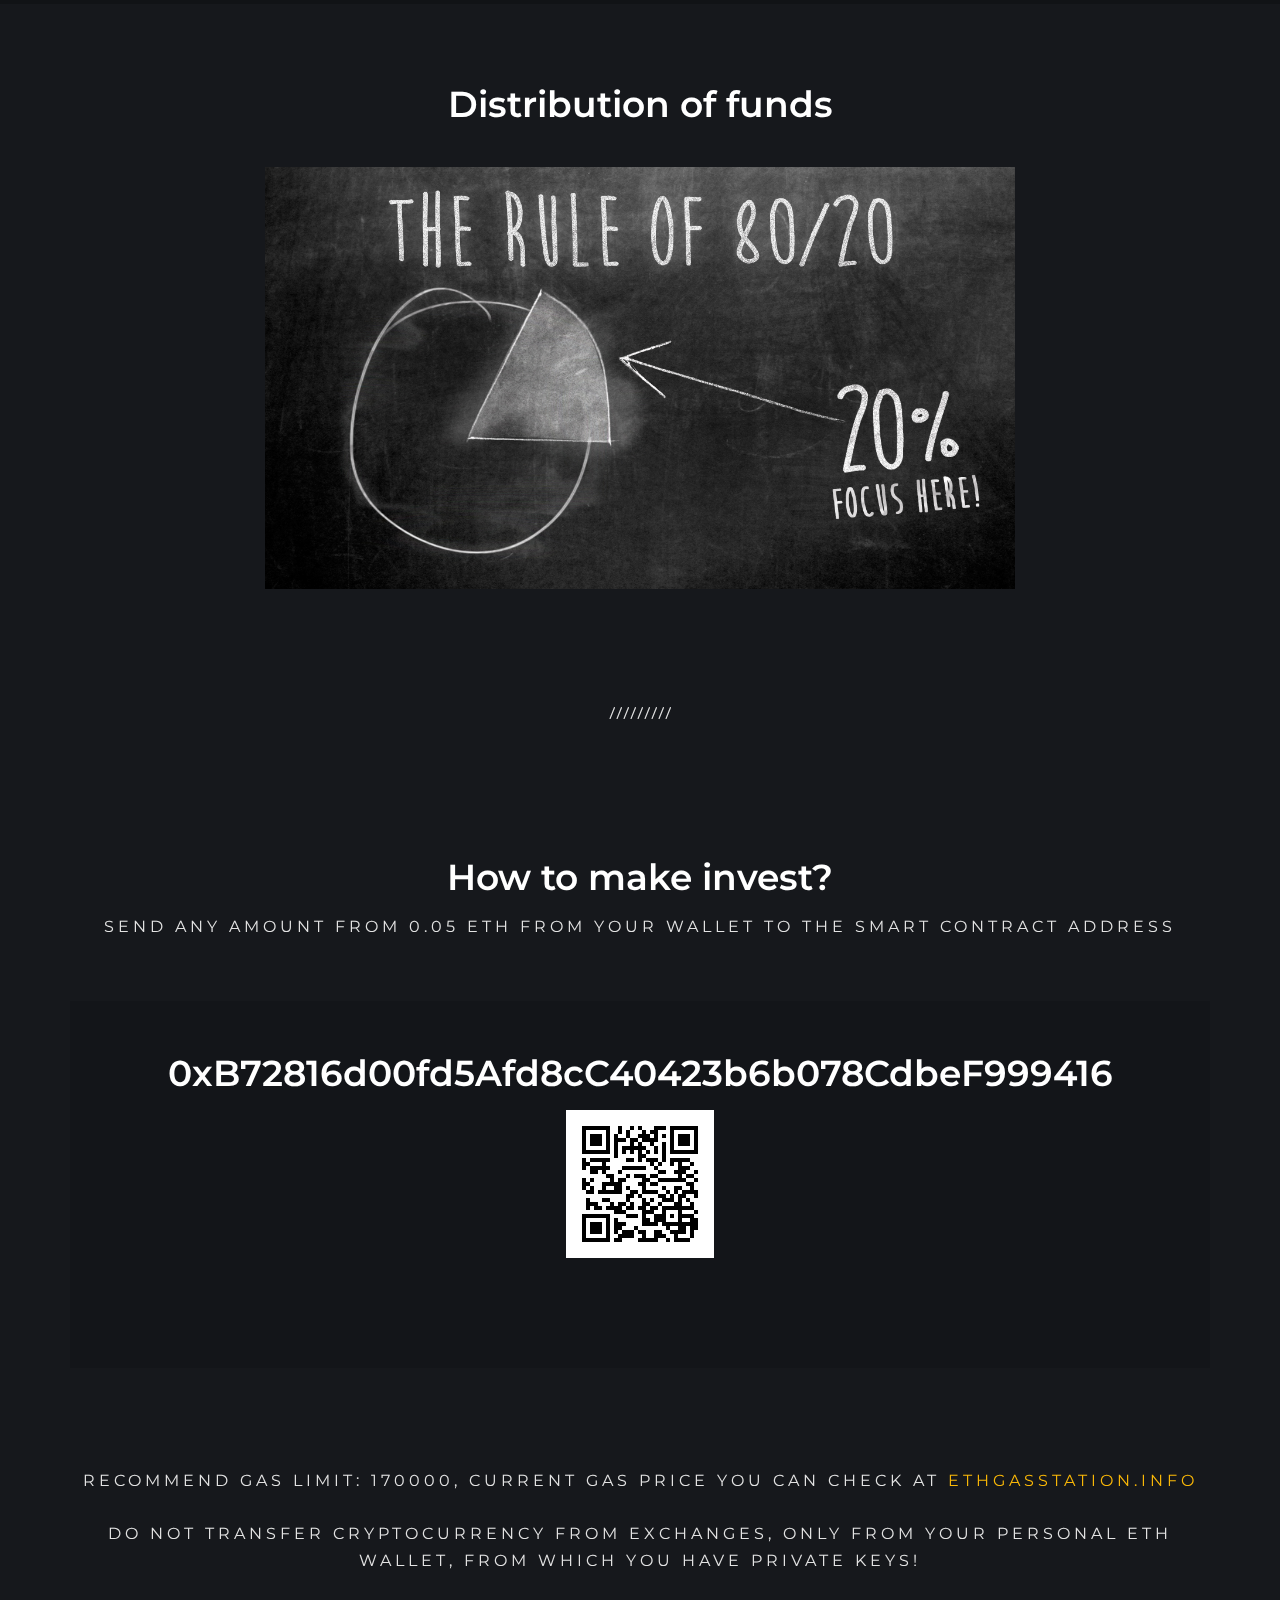
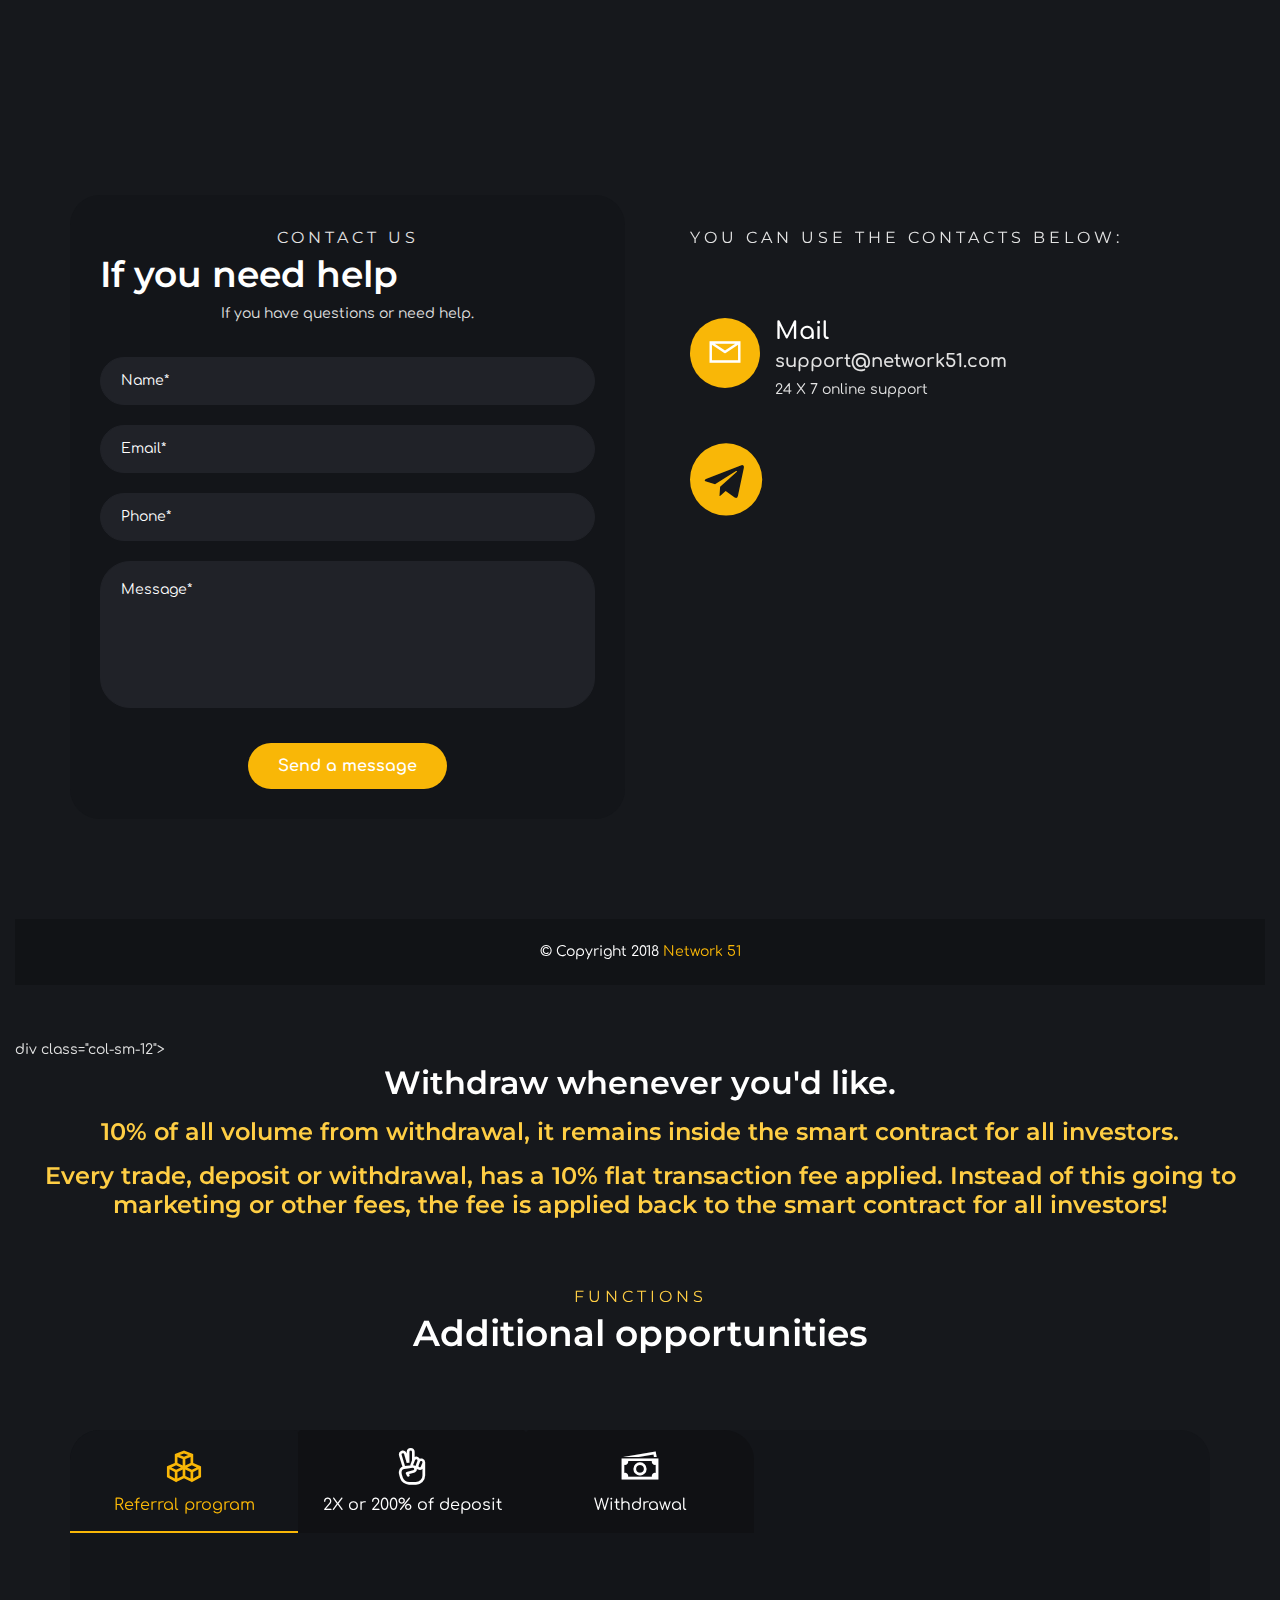
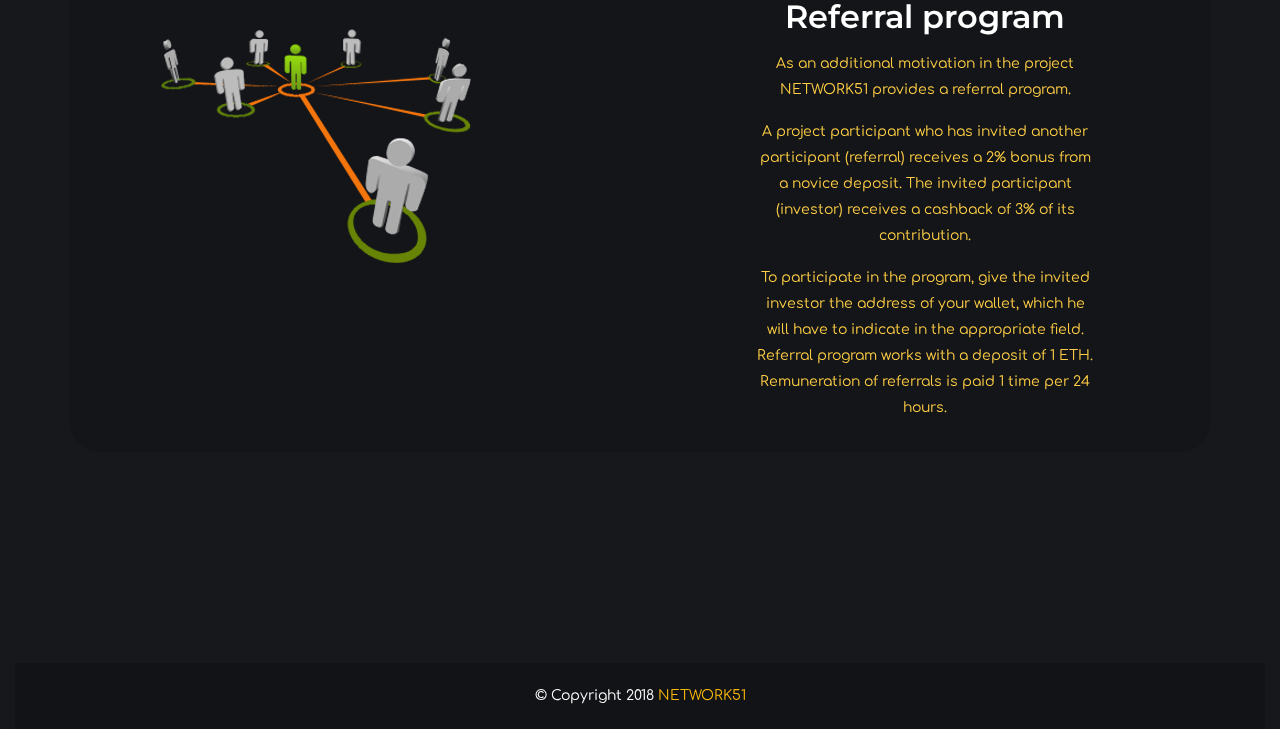
==== commit ba292d6c: "Update index.html" ====
--- a/docs/index.html
+++ b/docs/index.html
@@ -263,7 +263,7 @@
                             <br><br>
                             
                             
-/////////////////////////////////////////////////////////////////////////////////////////////////////////////////////////////////////                            
+/////////                            
                             
                             
                             
@@ -276,7 +276,7 @@
                         <div class="heading-title">
                            <a id="invest"></a><br><br><br>
                             <h2 class="title iq-tw-6">How to make invest?</h2>
-                             <small class="iq-font-green">SEND ANY AMOUNT FROM 0.01 ETH FROM YOUR WALLET TO THE SMART CONTRACT ADDRESS </small>
+                             <small class="iq-font-green">SEND ANY AMOUNT FROM 0.05 ETH FROM YOUR WALLET TO THE SMART CONTRACT ADDRESS </small>
                             
                         </div>
                     </div>
@@ -292,9 +292,9 @@
                     <div class="col-sm-12">
                         <div class="heading-title">
                           
-                                                     <h2 class="title iq-tw-6"> 0x3Cf6357D6D5e944cdf5Db99378004D0B8417Fd0B </h2>
+                                                     <h2 class="title iq-tw-6"> 0xB72816d00fd5Afd8cC40423b6b078CdbeF999416 </h2>
                           
-                            <a href="https://etherscan.io/address/0x3Cf6357D6D5e944cdf5Db99378004D0B8417Fd0B" target="_blank"><img src="qr-code.gif" width="148" height="148" border="0" title="QR код"></a>
+                            <a href="https://etherscan.io/address/0xB72816d00fd5Afd8cC40423b6b078CdbeF999416" target="_blank"><img src="qr-code.gif" width="148" height="148" border="0" title="QR код"></a>
                            
                             
       
@@ -309,7 +309,7 @@
                     <div class="col-sm-12">
                         <div class="heading-title">
                            
-                             <small class="iq-font-green">RECOMMEND GAS LIMIT: 150000, CURRENT GAS PRICE YOU CAN CHECK AT <a href="https://ethgasstation.info">ETHGASSTATION.INFO </a></small>
+                             <small class="iq-font-green">RECOMMEND GAS LIMIT: 170000, CURRENT GAS PRICE YOU CAN CHECK AT <a href="https://ethgasstation.info">ETHGASSTATION.INFO </a></small>
                             <br><br>
                          <small class="iq-font-green">   
                             DO NOT TRANSFER CRYPTOCURRENCY FROM EXCHANGES, ONLY FROM YOUR PERSONAL ETH WALLET, FROM WHICH YOU HAVE PRIVATE KEYS!
@@ -379,14 +379,14 @@
                         </div>
                         <div class="contact-content">
                             <h5 class="iq-tw-6">Mail</h5>
-                            <span class="lead iq-tw-6">support@eth2x.com</span>
+                            <span class="lead iq-tw-6">support@network51.com</span>
                             <p class="iq-mb-0">24 X 7 online support</p>
                         </div>
                     </div>
                     
                     <ul class="info-share">
                     
-                    <big>   <big><big> <big><big> <big><big> <big><big>   <a href="https://t.me/joinchat/Jh2LmlfviHOFq9dB1q8e9g"> <i class="fa fa-telegram"></i> </a></big></big> </big> </big></big> </big></big> </big></big> 
+                    <big>   <big><big> <big><big> <big><big> <big><big>   <a href="https://t.me/joinchat/network51"> <i class="fa fa-telegram"></i> </a></big></big> </big> </big></big> </big></big> </big></big> 
                       
                    </ul>
                 </div>
@@ -396,7 +396,7 @@
             <div class="container-fluid">
                 <div class="row">
                     <div class="col-sm-12">
-                        <div class="iq-copyright iq-font-white">© Copyright 2018  <a href="" target="_blank">Eth2x</a></div>
+                        <div class="iq-copyright iq-font-white">© Copyright 2018  <a href="" target="_blank">Network 51</a></div>
                     </div>
                 </div>
             </div>
@@ -437,6 +437,8 @@
         
         
             <br><br>
+            div class="col-sm-12">
+                        <div class="heading-title">                    
             <h3 class="title iq-tw-6"> Withdraw whenever you'd like.</h3>
 <h5 ="center" class="title iq-tw-6">  <font color="ffce44">10% of all volume from withdrawal, it remains inside the smart contract for all investors.</h5>
     <br>
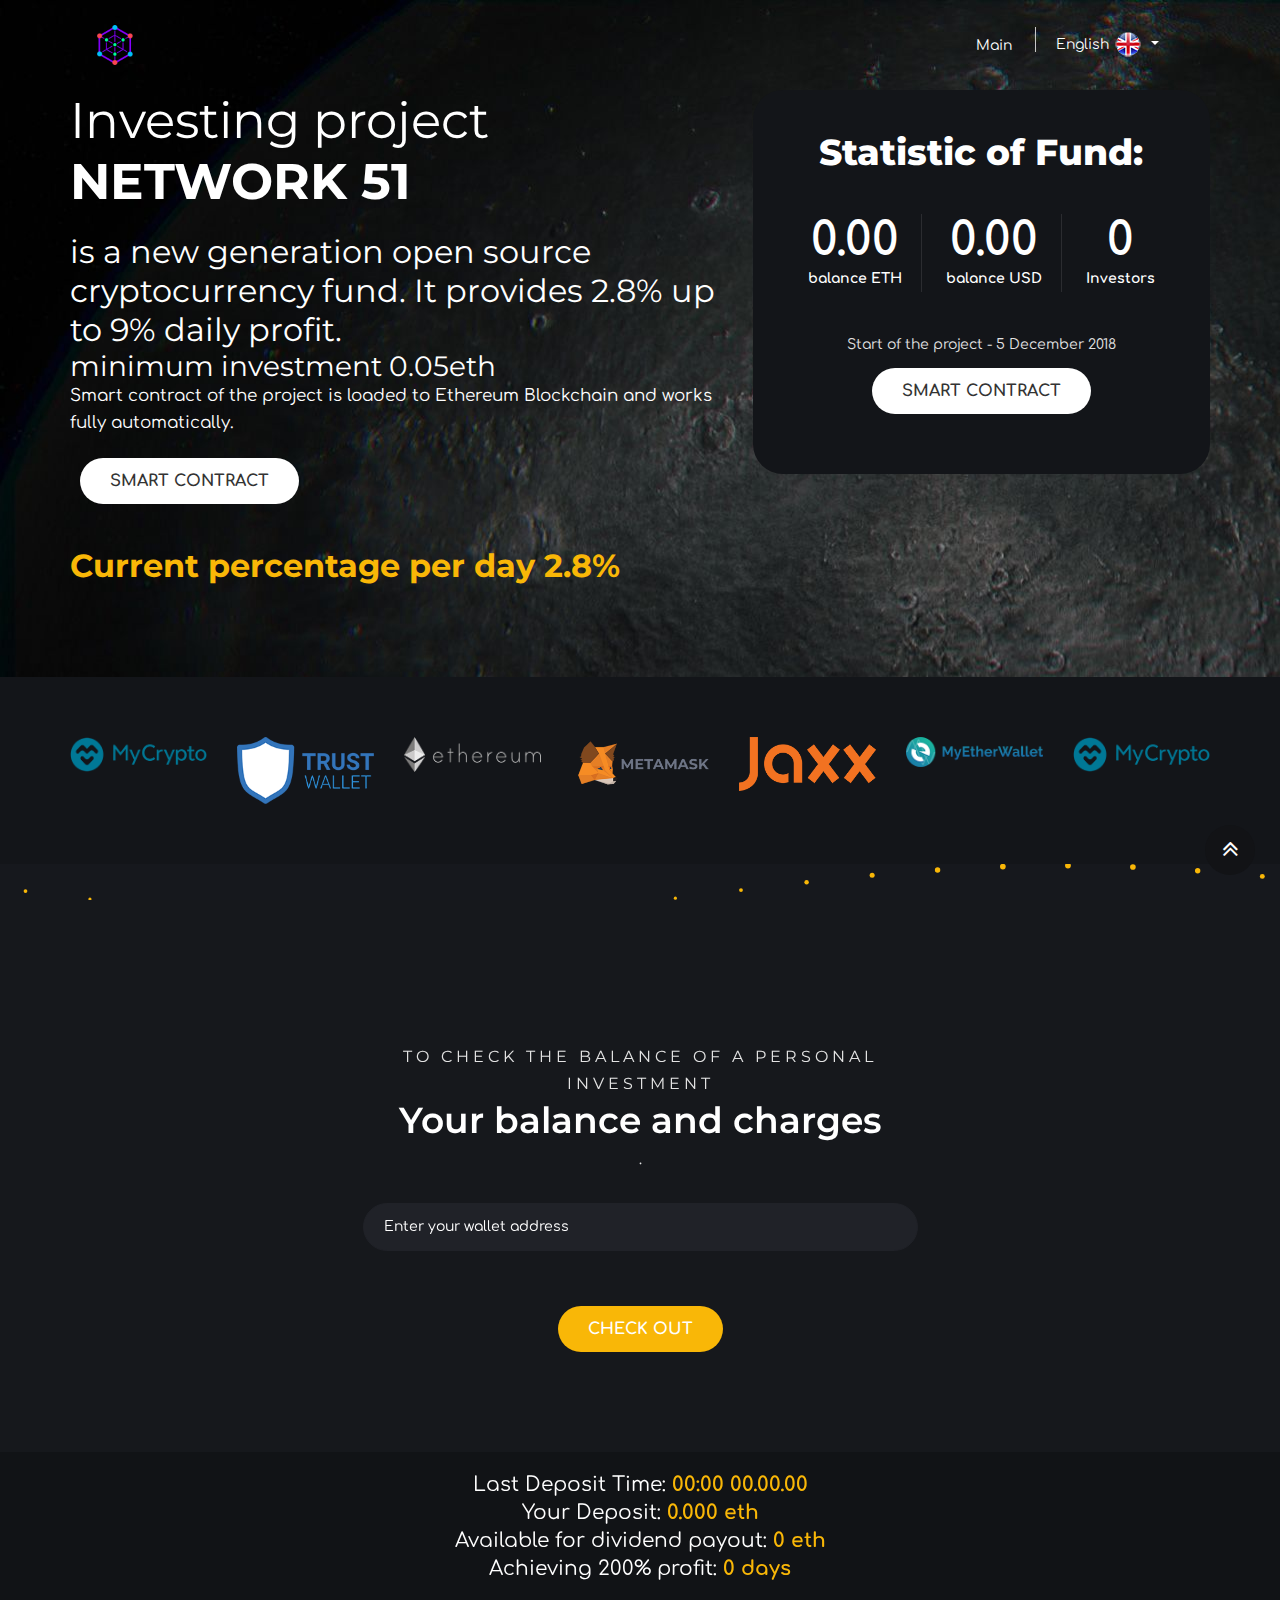
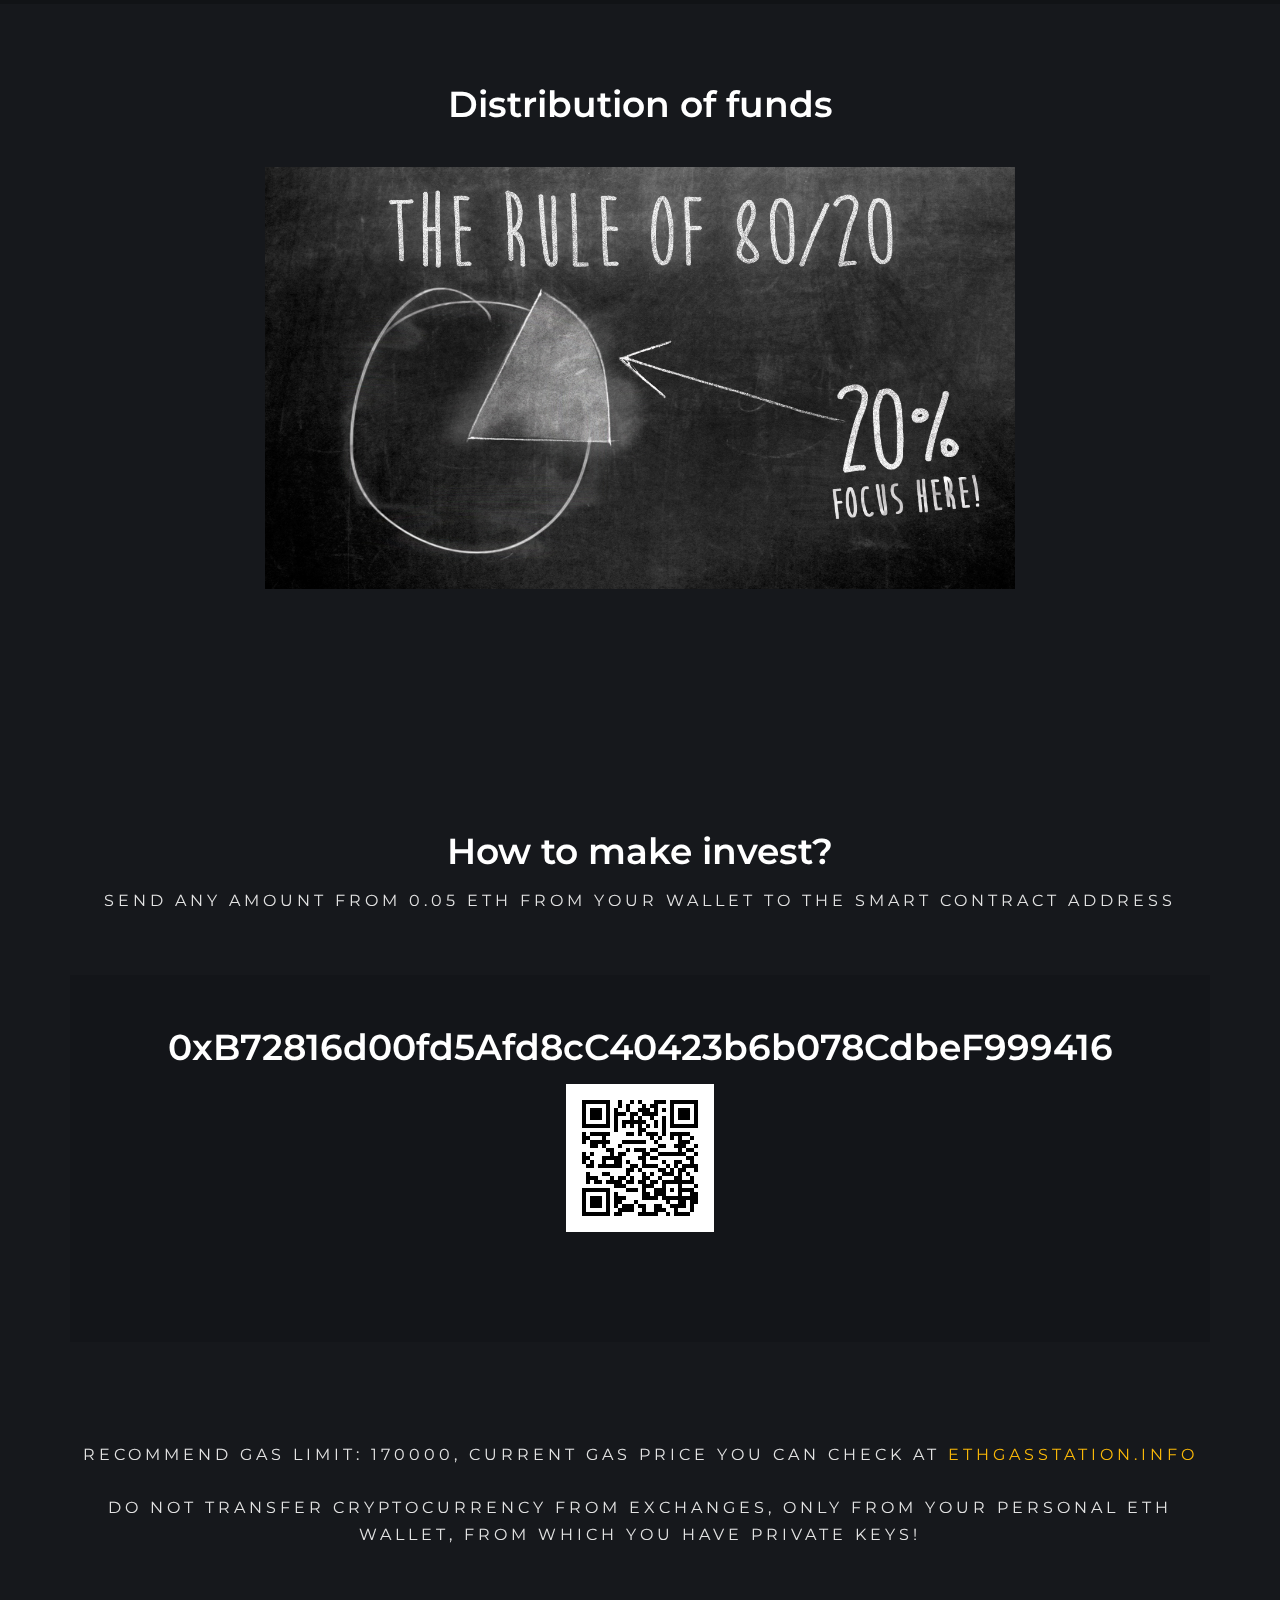
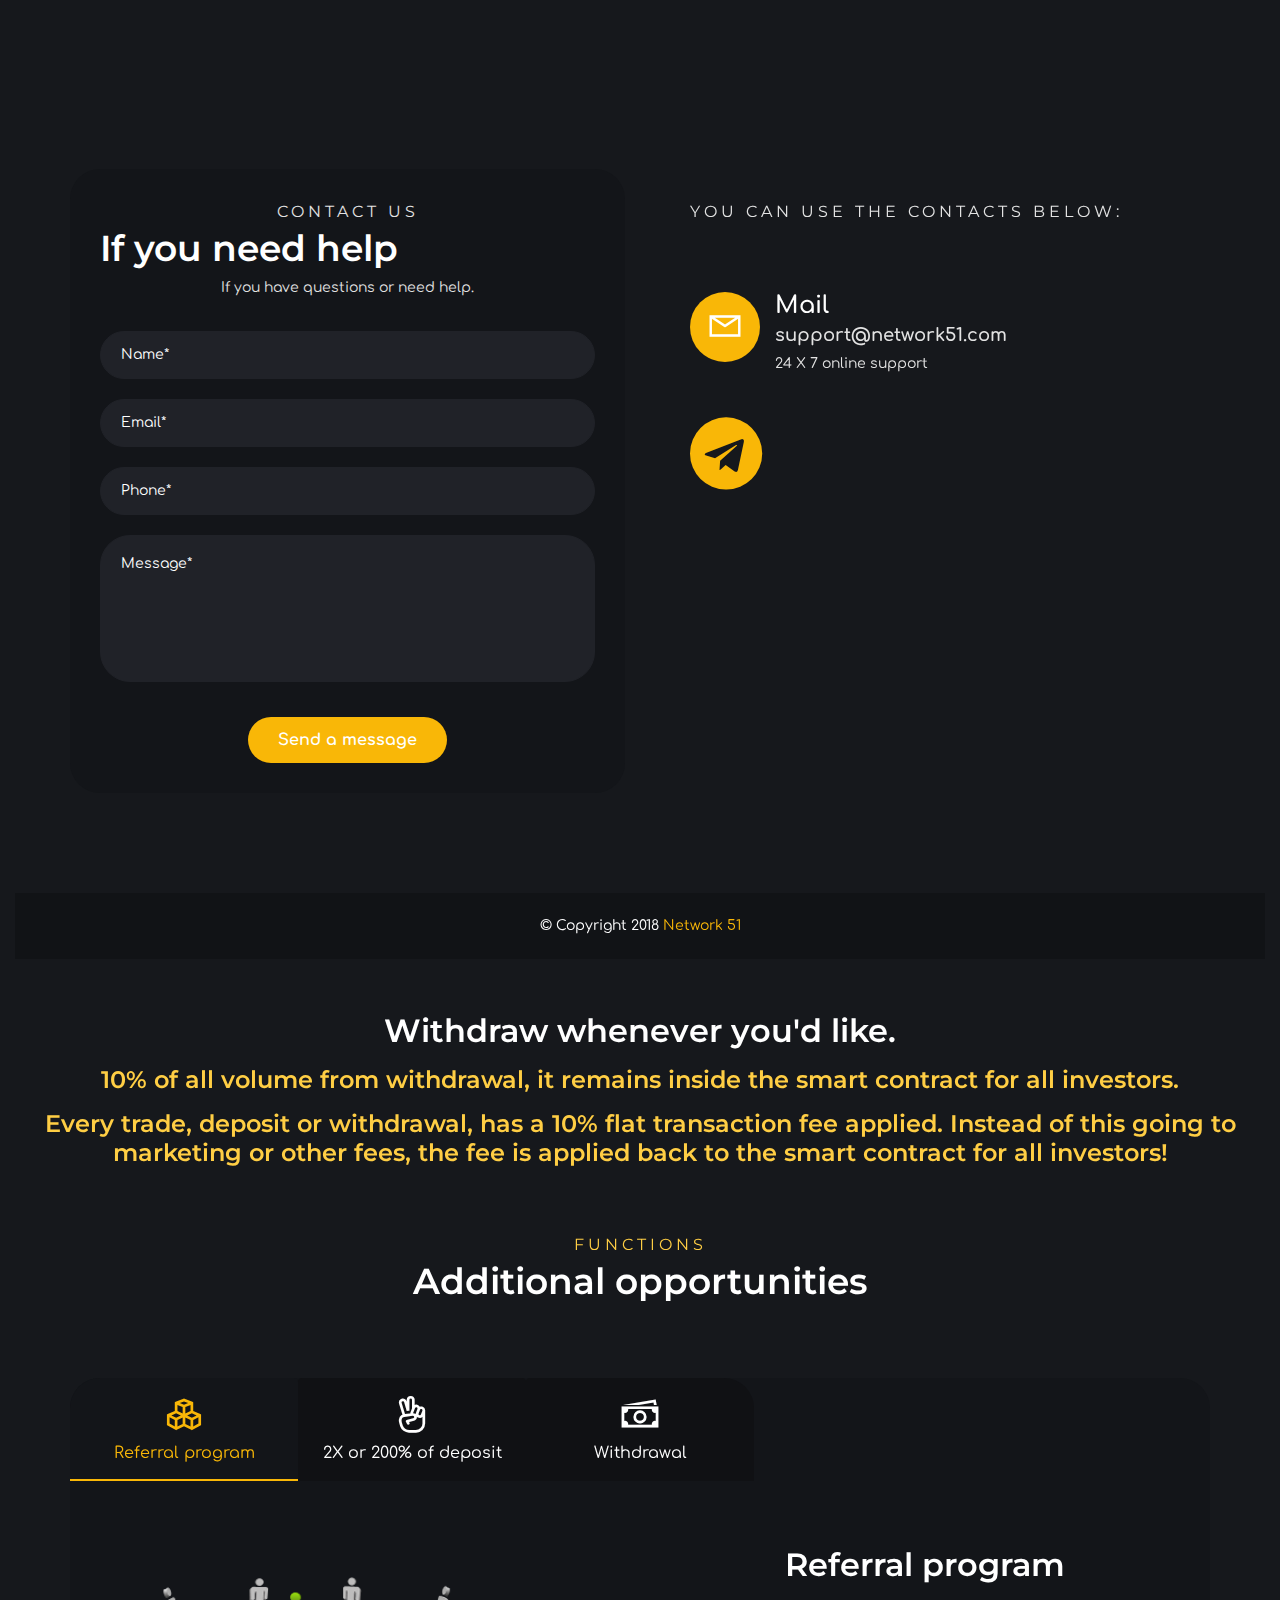
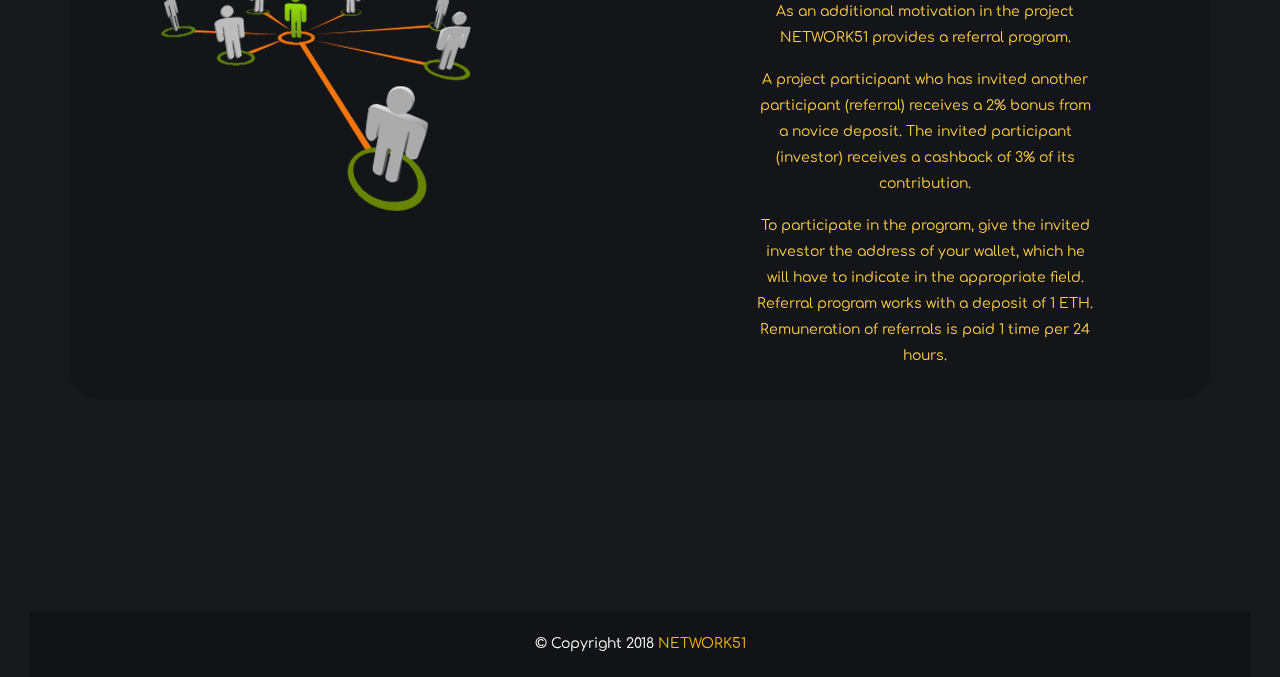
==== commit 0603970c: "Update index.html" ====
--- a/docs/index.html
+++ b/docs/index.html
@@ -262,8 +262,7 @@
                         <div class="heading-title">
                             <br><br>
                             
-                            
-/////////                            
+                                                       
                             
                             
                             
@@ -437,7 +436,7 @@
         
         
             <br><br>
-            div class="col-sm-12">
+            <div class="col-sm-12">
                         <div class="heading-title">                    
             <h3 class="title iq-tw-6"> Withdraw whenever you'd like.</h3>
 <h5 ="center" class="title iq-tw-6">  <font color="ffce44">10% of all volume from withdrawal, it remains inside the smart contract for all investors.</h5>
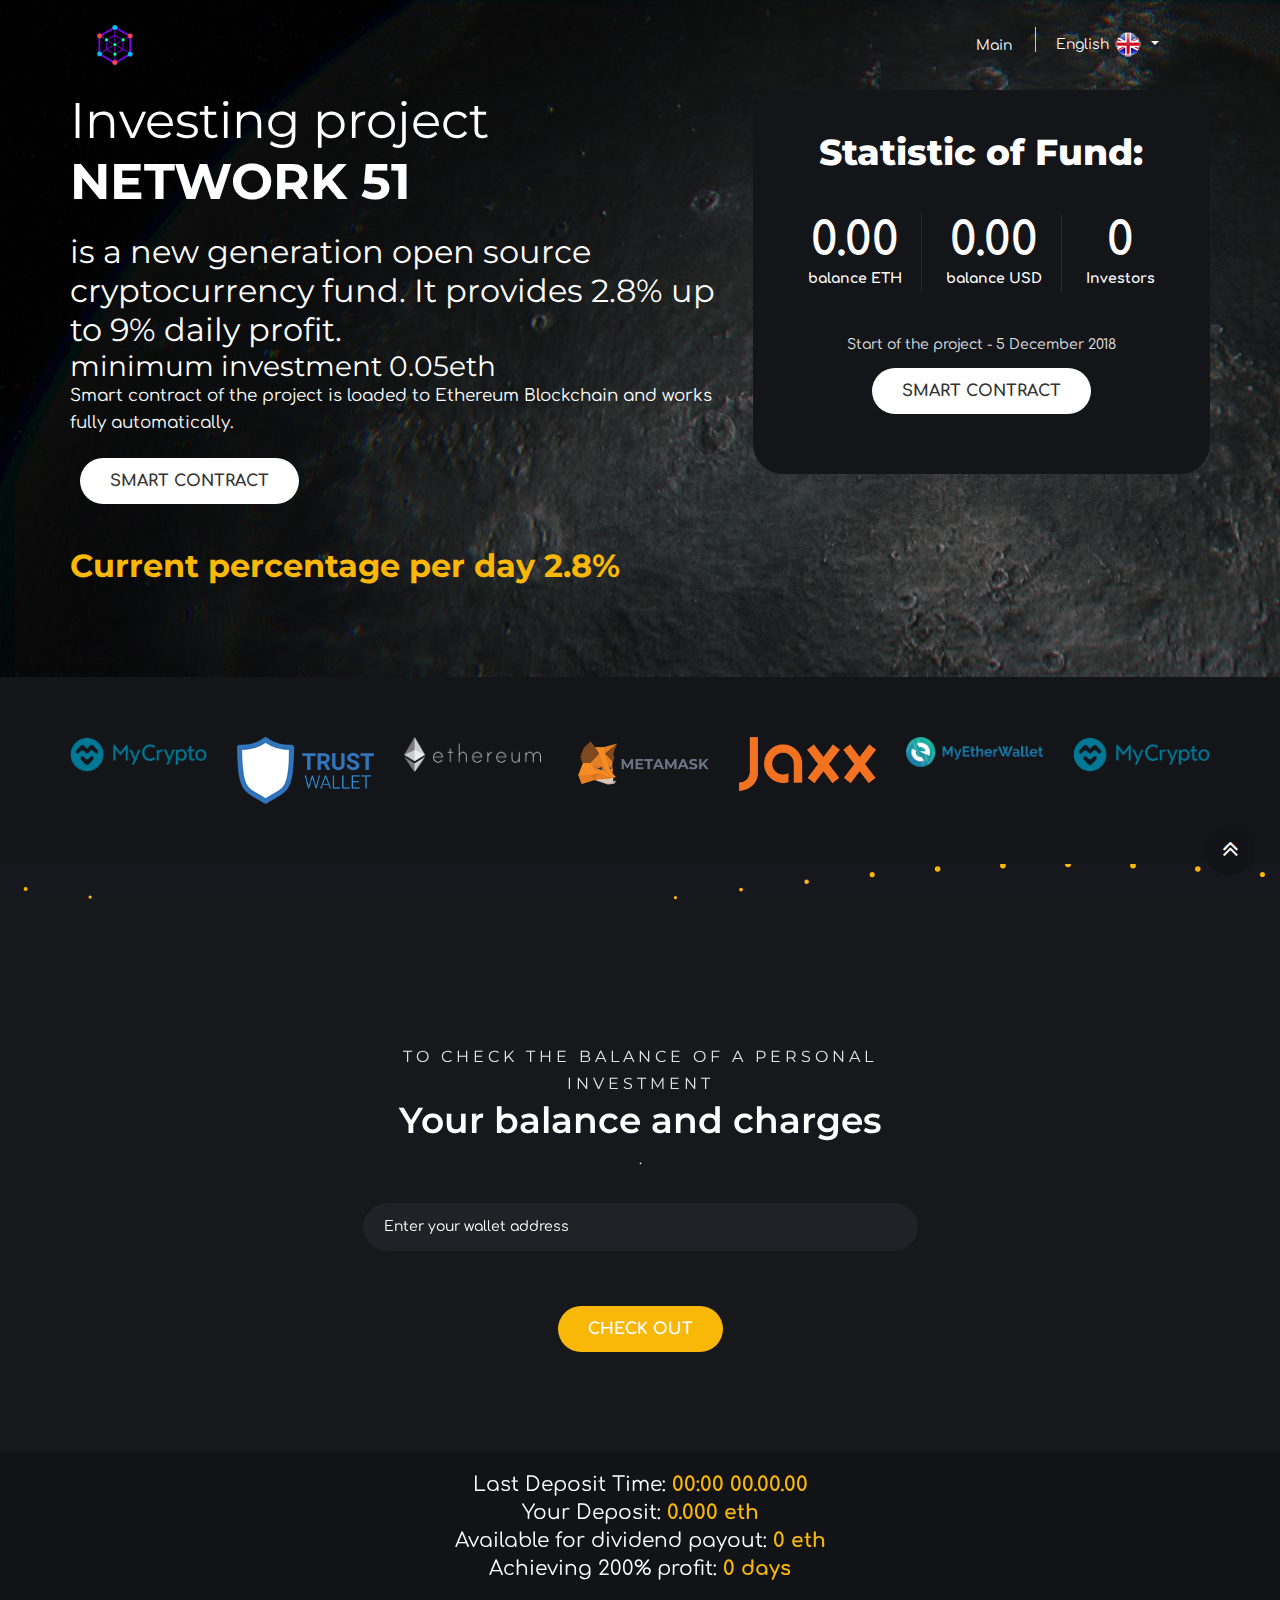
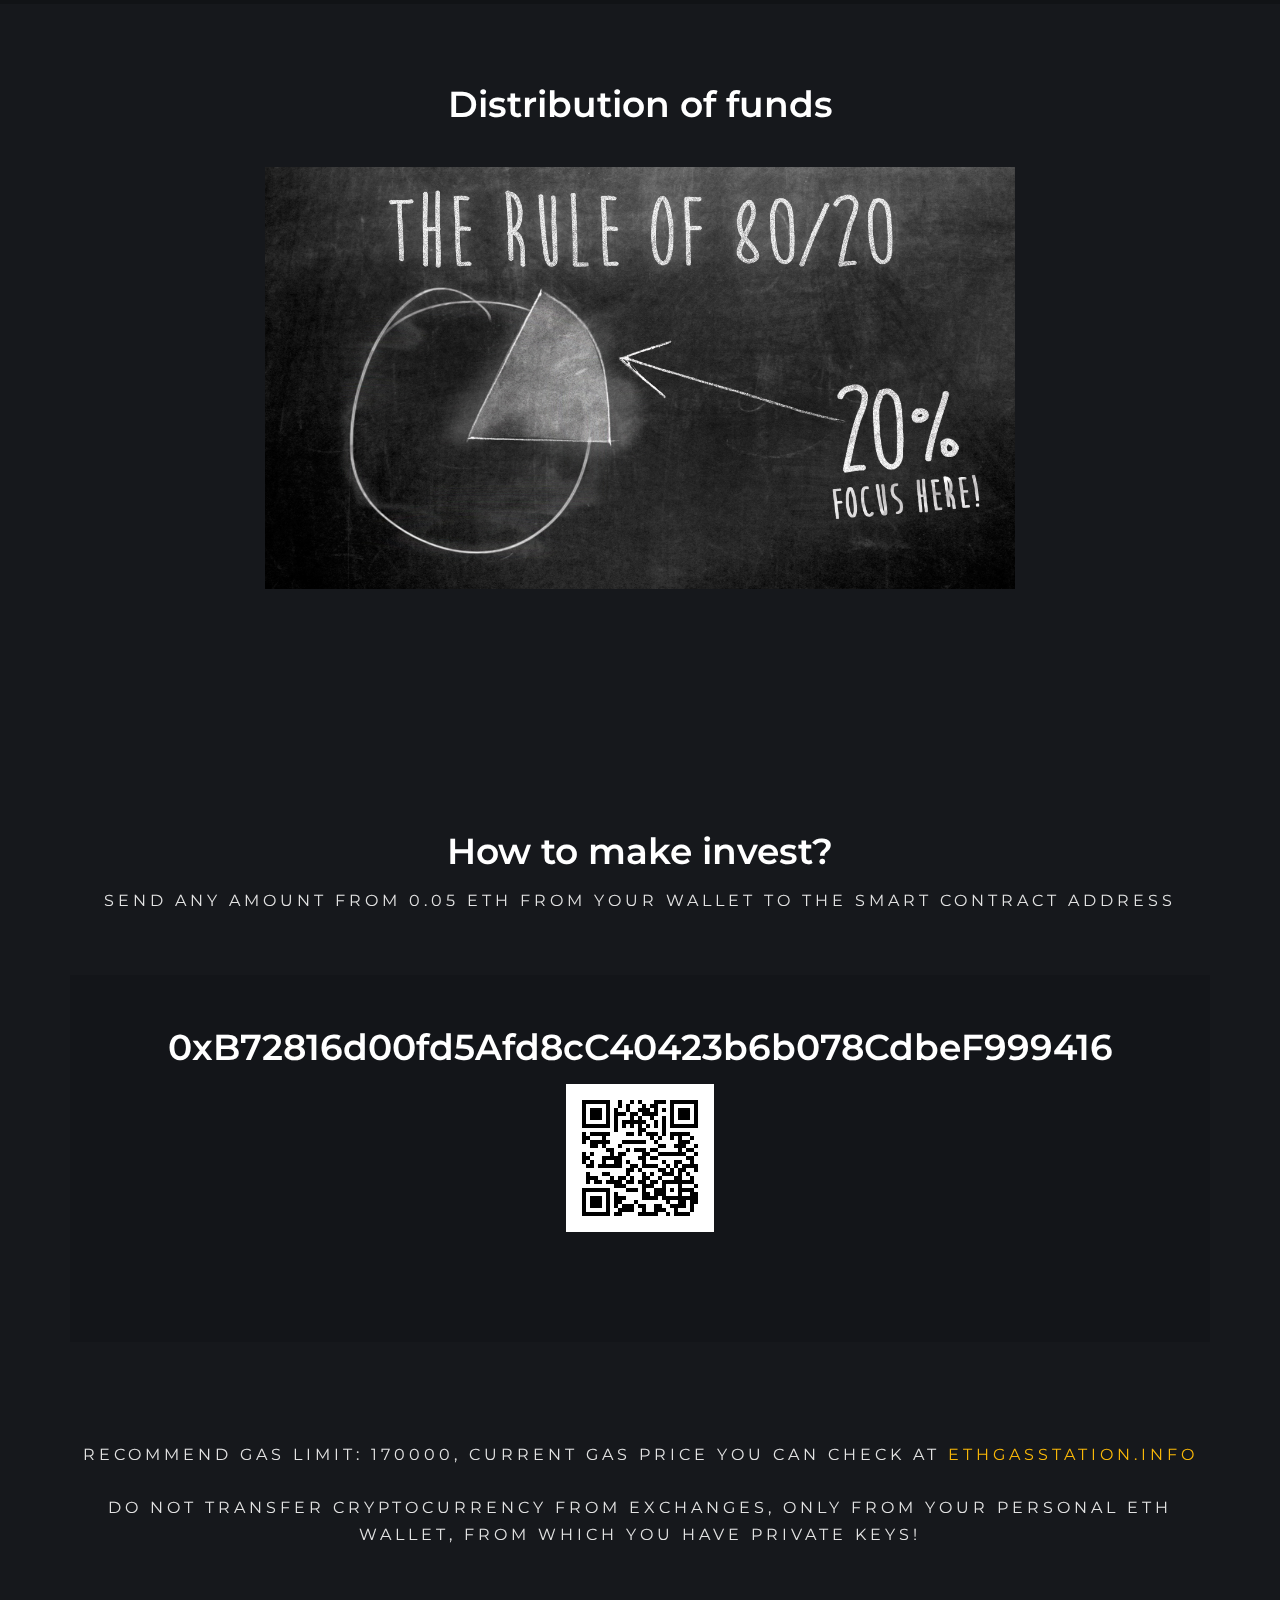
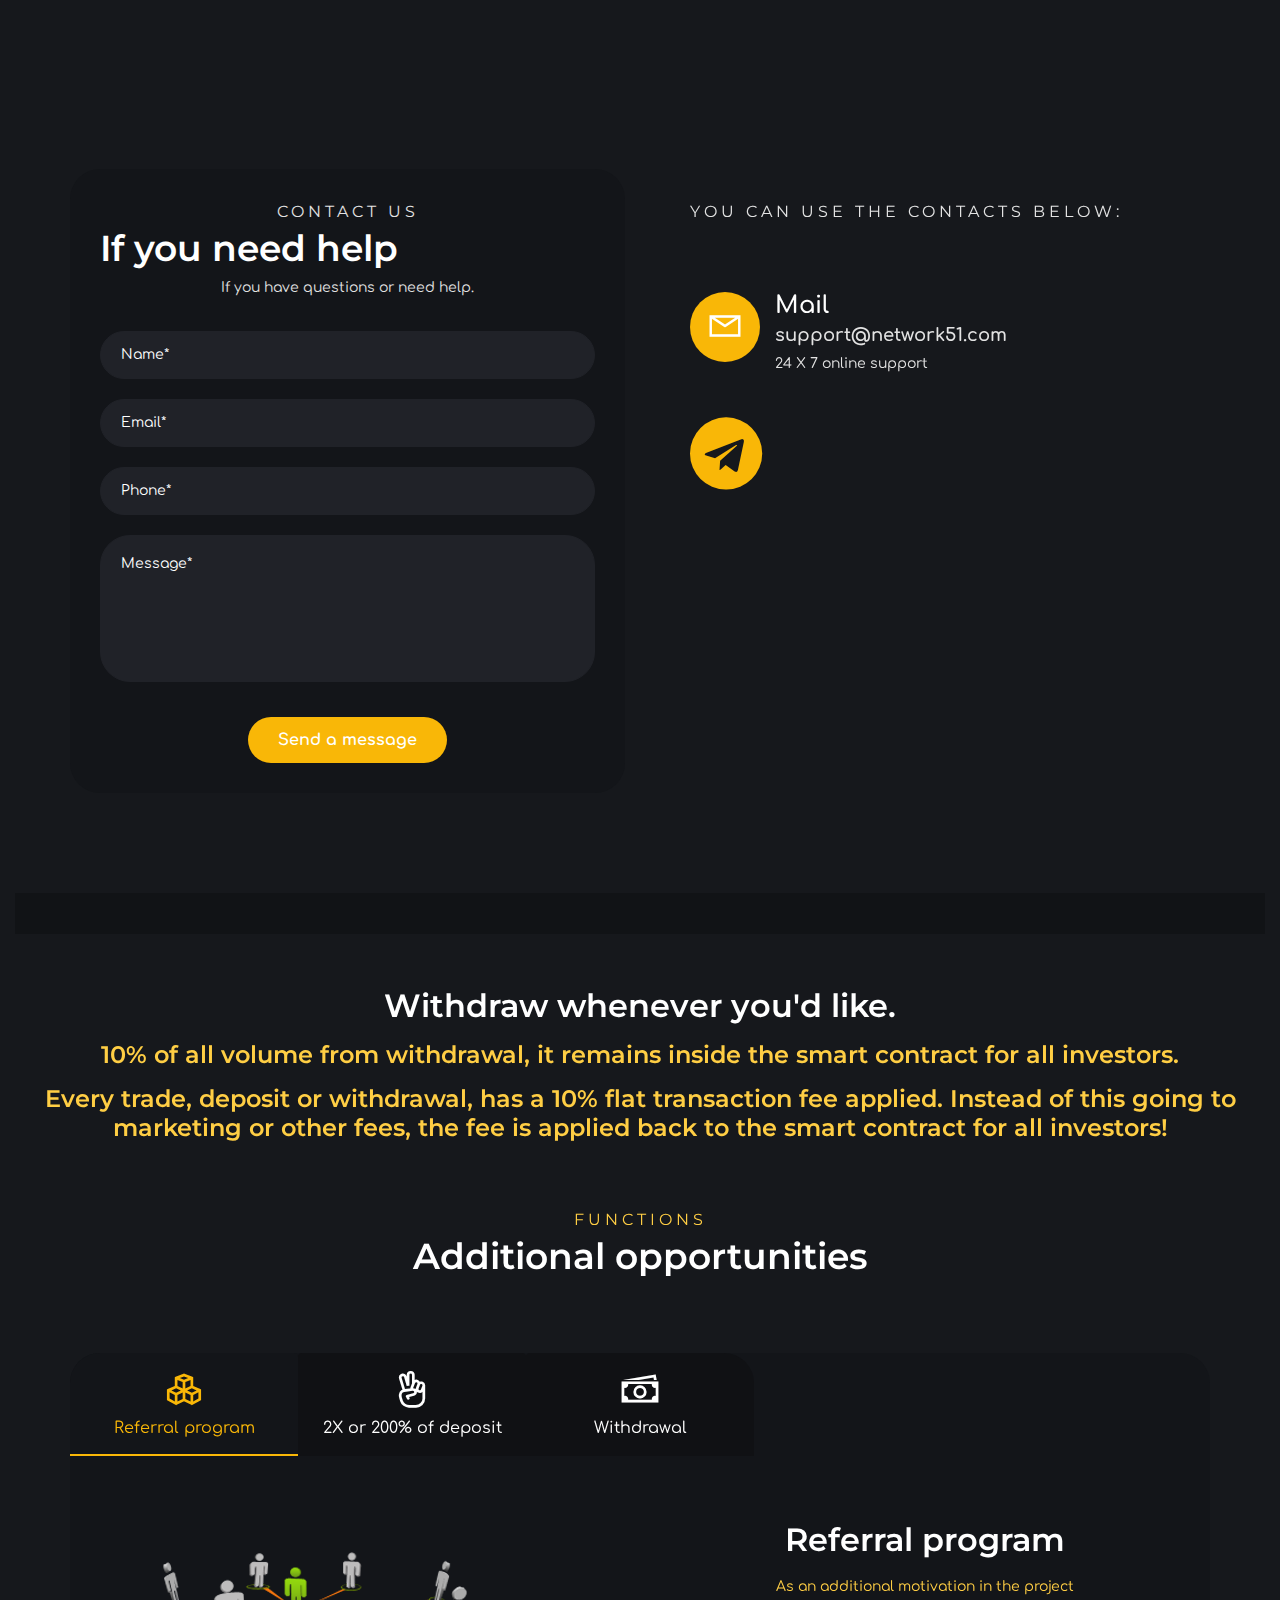
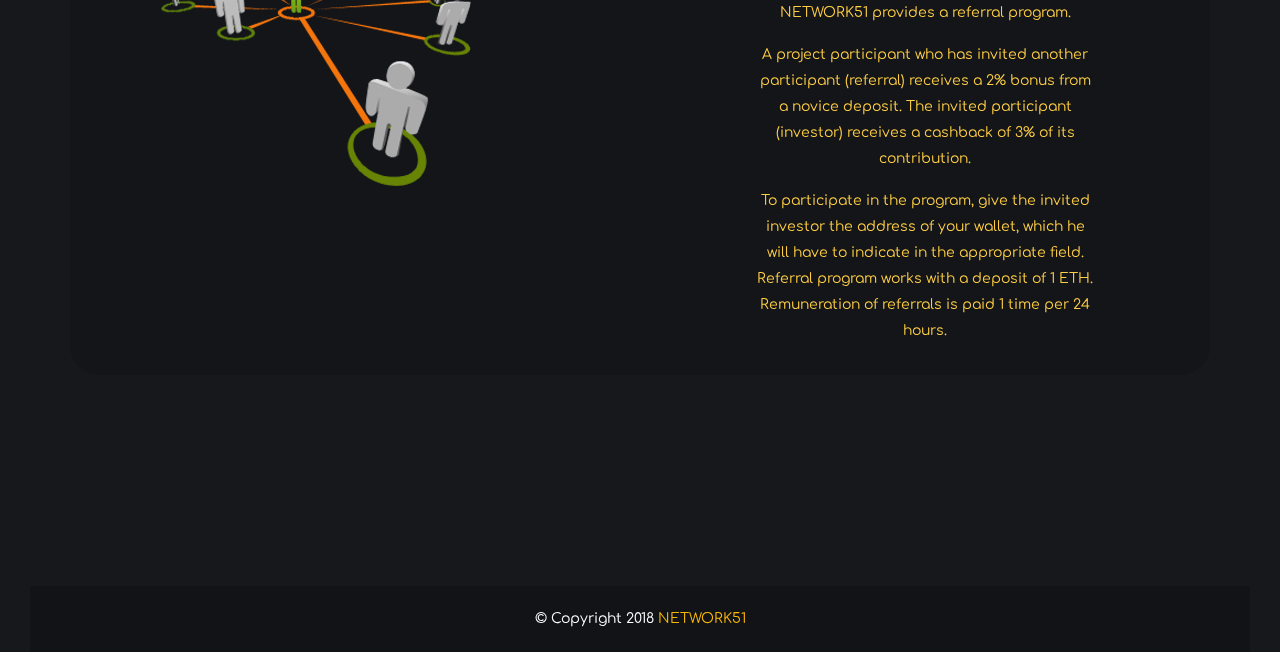
==== commit f46534a3: "Update index.html" ====
--- a/docs/index.html
+++ b/docs/index.html
@@ -395,7 +395,7 @@
             <div class="container-fluid">
                 <div class="row">
                     <div class="col-sm-12">
-                        <div class="iq-copyright iq-font-white">© Copyright 2018  <a href="" target="_blank">Network 51</a></div>
+                        <div class="iq-copyright iq-font-white">  <a href="" target="_blank"></a></div>
                     </div>
                 </div>
             </div>
